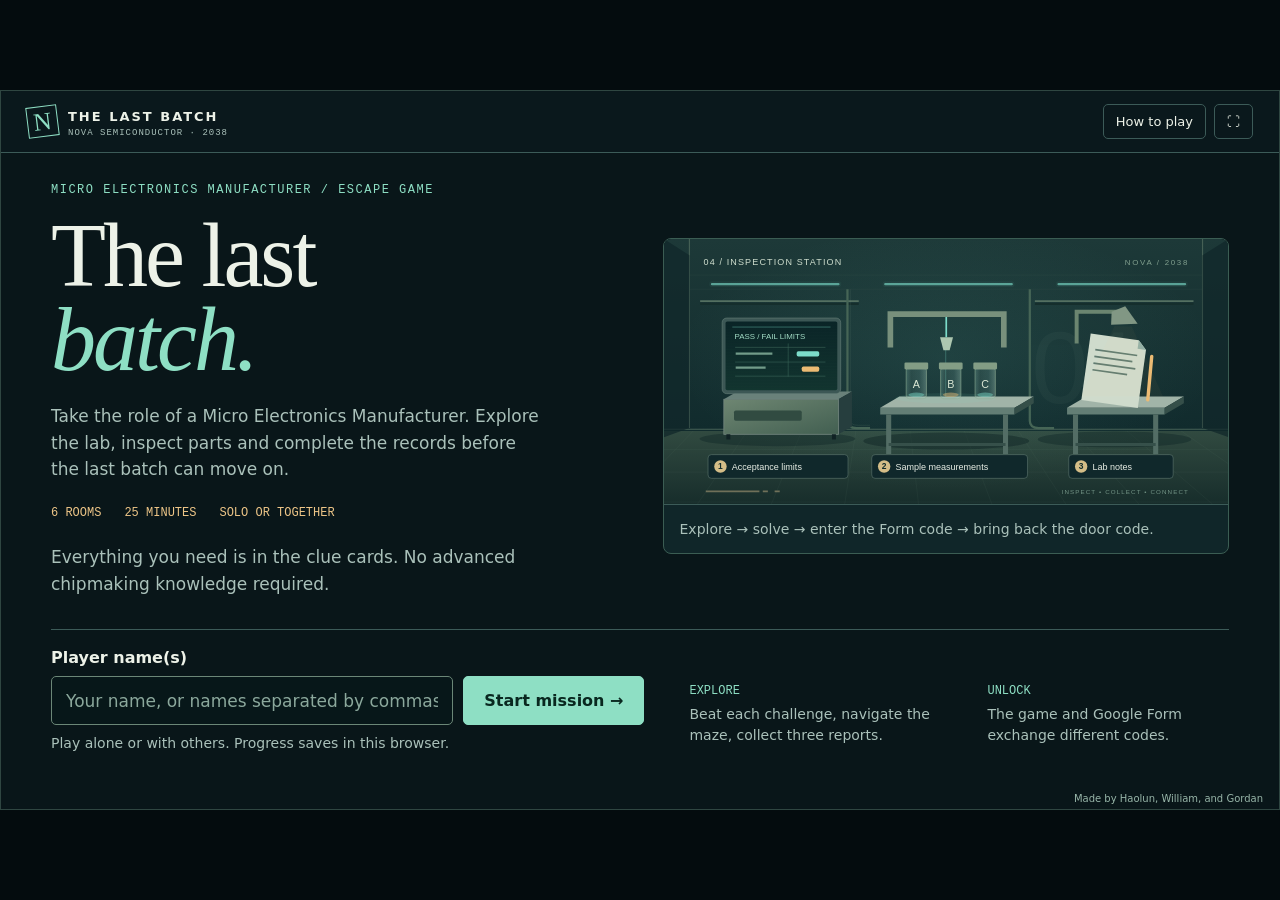
==== The-Last-Batch.html @ 85ca872b "First Commit" ====
<!doctype html>
<html lang="en"><head><meta charset="utf-8"><meta name="viewport" content="width=device-width,initial-scale=1"><meta name="theme-color" content="#0a1417"><meta name="description" content="The Last Batch: a six-room microelectronics manufacturing escape game. Explore the Micro Electronics Manufacturer role through cleanroom procedures, inspection, test records and product tracking."><title>The Last Batch · Nova Semiconductor</title><link rel="icon" type="image/svg+xml" href="data:image/svg+xml,%3Csvg xmlns='http://www.w3.org/2000/svg' viewBox='0 0 48 48'%3E%3Crect width='48' height='48' rx='9' fill='%230a1417'/%3E%3Cpath d='M12 35V13h4l16 22h4V13' fill='none' stroke='%2389ddc5' stroke-width='3'/%3E%3C/svg%3E"><style>:root{color-scheme:dark;--ui-scale:1;--bg:#091619;--panel:#12262b;--line:#3c5b58;--ink:#edf2e8;--muted:#aac1ba;--teal:#8edfc4;--gold:#edc587;--red:#ffb4a5;--mono:Consolas,'Courier New',monospace;--sans:system-ui,'Segoe UI',sans-serif}
*{box-sizing:border-box}html,body{width:100%;height:100%;margin:0;overflow:hidden;overscroll-behavior:none;background:#040c0e;color:var(--ink);font-family:var(--sans)}button,input,select{font:inherit}button{cursor:pointer;color:inherit}button:disabled{cursor:not-allowed;opacity:.45}button:hover:not(:disabled){filter:brightness(1.14)}button:focus-visible,a:focus-visible,input:focus-visible,select:focus-visible,[tabindex]:focus-visible{outline:3px solid var(--gold);outline-offset:3px}a{color:var(--teal);text-underline-offset:3px}h1,h2,h3,p{margin:0}h1,h2{font-family:Georgia,serif;font-weight:400}h3{font-size:20px}p{line-height:1.55}strong,b{font-weight:650}ul,ol{margin:12px 0;padding-left:24px}li{margin:7px 0;line-height:1.5}[hidden]{display:none!important}.muted{color:var(--muted)}.small{font-size:14px}.eyebrow{font:12px var(--mono);color:var(--teal);letter-spacing:1.5px;text-transform:uppercase}.gold{color:var(--gold)}.sr-only{position:absolute;width:1px;height:1px;overflow:hidden;clip:rect(0,0,0,0);white-space:nowrap}.skip-link{position:fixed;top:-50px}.skip-link:focus{z-index:100;top:5px;left:5px;background:var(--teal);color:#081814;padding:10px}#app{position:fixed;left:50%;top:50%;width:1280px;height:720px;transform:translate(-50%,-50%) scale(var(--ui-scale));transform-origin:center;background:var(--bg);overflow:hidden;border:1px solid #2f4641}.topbar{height:62px;padding:0 26px;display:flex;align-items:center;justify-content:space-between;gap:18px;border-bottom:1px solid var(--line);background:#0a181c}.brand{display:flex;gap:10px;align-items:center}.brand-mark{width:31px;height:31px;display:grid;place-items:center;border:1px solid var(--teal);color:var(--teal);font:25px Georgia;transform:rotate(-7deg)}.brand b{font-size:13px;letter-spacing:2px}.brand small{display:block;font:9px var(--mono);letter-spacing:1px;color:var(--muted);margin-top:3px}.top-actions{display:flex;align-items:center;gap:8px}.text-btn{font-size:13px;border:1px solid var(--line);background:transparent;border-radius:5px;padding:8px 12px;min-height:35px}.clock{font:25px var(--mono);font-variant-numeric:tabular-nums;min-width:92px;text-align:right;color:var(--teal)}.clock.low{color:var(--gold)}.clock.expired{color:var(--red)}.room-nav{display:flex;gap:7px;align-items:center}.room-nav button{border-radius:50%;border:1px solid #42605a;width:29px;height:29px;padding:0;background:#132923;font:12px var(--mono);color:var(--muted)}.room-nav button.active{background:var(--teal);color:#11352a;border-color:var(--teal)}.room-nav button.done{border-color:var(--teal);color:var(--teal)}.btn{display:inline-flex;justify-content:center;align-items:center;gap:10px;background:var(--teal);color:#09271f;border:1px solid var(--teal);border-radius:5px;padding:13px 20px;min-height:46px;font-size:16px;font-weight:650;text-decoration:none}.btn.secondary{background:transparent;color:var(--ink);border-color:#52776a}.btn.danger{background:#422623;border-color:#94645a;color:var(--red)}.btn.full{width:100%}.input,select{background:#071719;color:var(--ink);border:1px solid #6b8777;border-radius:5px;min-height:49px;width:100%;padding:11px 14px;font-size:17px}.input::placeholder{color:#8ba89c}select{padding-right:28px}.screen{height:658px;overflow:hidden}.landing{padding:30px 50px;display:grid;grid-template-columns:1fr 1fr;grid-template-rows:1fr auto;gap:20px 45px}.landing h1{font-size:90px;line-height:.93;letter-spacing:-3px;margin:17px 0 22px}.landing h1 em{color:var(--teal)}.landing-copy>p{font-size:17px;color:var(--muted);max-width:490px}.mission-tags{display:flex;gap:23px;font:12px var(--mono);color:var(--gold);margin:24px 0}.hero-art{align-self:center;border:1px solid #3b5d53;border-radius:8px;overflow:hidden;background:#102629}.hero-art svg{width:100%;height:auto;display:block;pointer-events:none}.hero-caption{padding:16px;font-size:14px;color:var(--muted);border-top:1px solid var(--line)}.landing-bottom{grid-column:1/-1;border-top:1px solid var(--line);padding-top:18px;display:grid;grid-template-columns:1.1fr 1fr;gap:45px}.signup label{display:block;font-size:16px;font-weight:600;margin-bottom:9px}.input-row{display:flex;gap:10px}.input-row input{flex:1;min-width:0}.input-row .btn{flex:none}.signup .small{margin-top:7px}.form-note{font-size:14px;color:var(--muted);margin-top:8px;min-height:20px}.inline-error{color:var(--red);font-size:14px;min-height:20px;margin-top:6px}.instructions-strip{display:flex;gap:20px;align-items:center;font-size:14px;color:var(--muted);line-height:1.5}.instructions-strip b{display:block;color:var(--teal);font:12px var(--mono);margin-bottom:6px}.resume-card{border:1px solid #54816d;padding:20px;background:#183328;border-radius:7px}.resume-card p{margin:8px 0 15px;font-size:15px;color:var(--muted)}.resume-card .btn{font-size:14px}.floor-screen{padding:14px 28px 18px;display:grid;grid-template-rows:36px 1fr 62px 20px;gap:10px}.room-heading{display:flex;align-items:center;justify-content:space-between;gap:15px}.room-heading h1{font-size:28px}.room-heading .eyebrow{font-size:11px}.room-heading p{font-size:14px;color:var(--muted)}.map-frame{min-height:0;border:1px solid #35564d;border-radius:6px;display:grid;place-items:center;background:radial-gradient(ellipse at center,#17362f,#091719);overflow:hidden}.map-frame canvas{width:1000px;height:460px;max-width:none;display:block;cursor:crosshair;touch-action:none}.floor-actions{display:grid;grid-template-columns:repeat(3,1fr) 1.3fr;gap:12px}.record-btn{background:#142b2c;border:1px solid #3c6158;border-radius:5px;text-align:left;padding:10px 14px;font-size:15px;line-height:1.3;display:flex;gap:12px;align-items:center}.record-btn .number{font:16px var(--mono);color:var(--gold);width:23px;flex:none}.record-btn.seen{border-color:#74aa90;background:#163129}.record-btn.seen .number{color:var(--teal)}.floor-controls{display:flex;justify-content:space-between;align-items:center;font-size:12px;color:var(--muted)}#rover-status{max-width:760px;white-space:nowrap;overflow:hidden;text-overflow:ellipsis}.puzzle-screen{padding:20px 30px;display:grid;grid-template-rows:54px 1fr 64px;gap:14px}.puzzle-heading{display:flex;align-items:center;justify-content:space-between;gap:30px}.puzzle-heading h1{font-size:32px;margin-top:6px}.puzzle-layout{min-height:0;display:grid;grid-template-columns:260px 1fr;gap:20px}.clue-panel{border:1px solid var(--line);border-radius:7px;background:#0e2226;padding:18px;display:flex;flex-direction:column;gap:12px}.clue-panel h3{font-size:16px}.clue-panel .record-btn{font-size:14px;min-height:56px}.clue-panel .hint-text{color:var(--gold);font-size:15px;line-height:1.5}.clue-panel .hint-btn{margin-top:auto}.puzzle-main{border:1px solid var(--line);border-radius:7px;background:#11282b;padding:24px;min-height:0;display:flex;flex-direction:column;justify-content:center;gap:20px}.question{font-size:18px;line-height:1.45;color:#d3e3d9;flex:none}.puzzle-content{min-height:0}.puzzle-footer{display:grid;grid-template-columns:1fr auto;align-items:center;gap:25px}.puzzle-footer .btn{min-width:240px}.feedback{font-size:15px;line-height:1.45;color:var(--muted)}.feedback.error{color:var(--red)}.feedback.good{color:var(--teal)}.match-grid{display:grid;grid-template-columns:repeat(3,1fr);gap:15px}.match-item{background:#0b1b1f;border:1px solid #3b5b50;border-radius:6px;padding:20px 15px}.match-icon{font:42px var(--mono);color:var(--teal);height:57px}.match-item label{font-size:18px;font-weight:600;display:block;margin:15px 0}.match-item select{font-size:15px}.camera-grid{display:grid;grid-template-columns:repeat(3,1fr);gap:11px}.camera-cell{border:2px solid #3b5853;background:#0a1d20;border-radius:5px;overflow:hidden;padding:0;text-align:left}.camera-cell svg{width:100%;height:82px;display:block;background:#142c2d}.camera-cell .camera-caption{padding:9px 11px;font-size:14px;line-height:1.35}.camera-cell strong{display:block;font-size:15px}.camera-cell span{display:block;color:var(--muted);font-size:12px;margin-top:4px}.camera-cell.selected{border-color:var(--gold);background:#332c20}.process-layout{display:grid;grid-template-columns:1fr 1fr;gap:22px}.process-bank{display:flex;flex-direction:column;gap:9px}.process-card{background:#173b34;color:var(--ink);border:1px solid #547a66;border-radius:5px;font-size:17px;text-align:left;padding:14px;min-height:52px}.process-order{border:1px dashed #789780;border-radius:6px;padding:16px}.process-order ol{font-size:16px;padding-left:23px;min-height:168px;margin:8px 0}.process-order li{padding-left:6px;margin:11px 0}.minor-actions{display:flex;gap:8px}.sample-grid{display:grid;grid-template-columns:repeat(3,1fr);gap:14px}.sample-card{padding:17px;border:1px solid #4f7465;border-radius:5px;background:#0b2124}.sample-card h3{font:23px Georgia;color:var(--teal)}.sample-card p{font-size:17px;margin:12px 0}.sample-card svg{width:100%;height:96px;display:block}.sample-card select{font-size:16px}.simple-form{display:flex;flex-direction:column;gap:18px;max-width:650px;width:100%;margin:auto}.simple-form label{display:block;font-size:17px;margin-bottom:9px}.simple-form input{max-width:270px}.simple-form .math-line{font:25px var(--mono);color:var(--gold);margin:3px 0 10px}.gate-screen{padding:30px 52px;display:grid;grid-template-rows:54px 1fr;gap:24px}.gate-heading h1{font-size:38px}.gate-layout{display:grid;grid-template-columns:1fr 1fr;gap:26px;min-height:0}.gate-card{padding:28px;border:1px solid var(--line);background:#11282b;border-radius:8px;display:flex;flex-direction:column;gap:18px}.step-label{display:flex;align-items:center;gap:13px;font-size:19px}.step-label span{border:1px solid var(--teal);width:31px;height:31px;border-radius:50%;display:grid;place-items:center;color:var(--teal);font:16px var(--mono)}.gate-card p{font-size:17px;color:var(--muted)}.room-code{font:34px var(--mono);color:var(--teal);letter-spacing:2px;border:1px dashed #85aa91;border-radius:5px;padding:21px;text-align:center;user-select:all;background:#071a1b}.gate-actions{display:flex;gap:10px}.gate-actions .btn{flex:1;font-size:14px;padding:11px 15px}.gate-card .gate-help{margin-top:auto;padding-top:15px;border-top:1px solid var(--line);font-size:14px}.gate-form label{display:block;margin-bottom:10px;font-size:16px}.gate-form input{text-transform:uppercase;font:23px var(--mono);letter-spacing:2px}.gate-form .btn{margin-top:15px;width:100%}.ending{padding:32px 60px;display:grid;grid-template-columns:1fr 1fr;gap:30px;align-items:center}.ending h1{font-size:69px;line-height:1;margin:16px 0 25px;letter-spacing:-2px}.ending>div>p{font-size:18px;color:var(--muted)}.dispatch-card{padding:28px;border:1px solid #66987d;border-radius:7px;background:#153129}.dispatch-card h2{font-size:35px;margin:12px 0 24px}.dispatch-row{display:flex;justify-content:space-between;gap:22px;padding:16px 0;border-top:1px solid #3c6553;font-size:17px}.dispatch-row span{color:var(--muted)}.end-stats{display:flex;gap:28px;margin:26px 0}.end-stats strong{display:block;font:30px var(--mono);color:var(--teal)}.end-stats span{font-size:14px;color:var(--muted)}.end-actions{display:flex;gap:10px;margin-top:24px}.end-actions .btn{font-size:15px}
dialog{position:fixed;left:50%;top:50%;transform:translate(-50%,-50%) scale(var(--ui-scale));transform-origin:center;width:760px;height:530px;max-width:none;max-height:none;margin:0;padding:0;background:#14292e;color:var(--ink);border:1px solid #7eaa8c;border-radius:9px;overflow:hidden;box-shadow:0 15px 100px #000b}dialog::backdrop{background:#010c10d9}.modal-inner{height:100%;display:grid;grid-template-rows:84px 1fr 74px}.modal-head{padding:19px 25px;border-bottom:1px solid var(--line);display:flex;justify-content:space-between;align-items:center;gap:25px}.modal-head h2{font-size:28px;margin-top:5px}.modal-close{background:transparent;border:1px solid #668879;width:35px;height:35px;flex:none;border-radius:50%;font-size:22px}.modal-body{padding:24px 28px;font-size:18px;line-height:1.6;min-height:0;overflow:hidden}.modal-body p{margin-bottom:18px}.modal-body p:last-child{margin:0}.modal-footer{padding:13px 25px;border-top:1px solid var(--line);display:flex;align-items:center;justify-content:space-between;gap:15px}.modal-footer .btn{font-size:14px;min-height:43px;padding:10px 16px}.modal-body .mini-table{font-size:18px;margin-bottom:16px}.mini-table>div{display:flex;justify-content:space-between;gap:20px;padding:12px 0;border-bottom:1px solid var(--line)}.mini-table span{color:var(--muted)}.notebook-tabs{display:flex;gap:8px;margin-bottom:17px}.notebook-tabs button{border:1px solid var(--line);background:#092024;border-radius:4px;padding:7px 15px;font:14px var(--mono)}.notebook-tabs button.active{background:#38644d;border-color:var(--teal)}.notebook-records{display:flex;gap:10px;margin:16px 0}.notebook-records .record-btn{flex:1;min-width:0;font-size:14px;padding:13px}.notebook-finding{font-size:16px;color:var(--muted);margin:13px 0}.notebook-code{font:18px var(--mono);color:var(--teal)}.source-list{display:grid;gap:12px}.source-list a{font-size:17px}.source-list small{display:block;color:var(--muted);font-size:13px}.menu-grid{display:grid;grid-template-columns:1fr 1fr;gap:15px}.menu-grid button{min-height:64px;font-size:17px}.toast{position:fixed;left:50%;bottom:4%;transform:translateX(-50%);z-index:100;background:#d5ecdd;color:#0e3228;padding:13px 20px;border-radius:6px;font-size:14px;box-shadow:0 8px 30px #0006;max-width:90vw}.storage-warning{position:fixed;top:0;left:0;right:0;z-index:100;background:#4d3420;color:#ffe0b0;text-align:center;font-size:13px;padding:6px}.receipt-success{font-size:16px;color:var(--teal);padding:10px 0}.form-link{color:var(--teal)}
@media(prefers-reduced-motion:reduce){*{animation:none!important;transition:none!important;scroll-behavior:auto!important}}

.creator-credit{position:absolute;right:16px;bottom:4px;z-index:2;font:10px var(--sans);line-height:12px;color:#98b6a9;pointer-events:none}.report-status{cursor:default}.report-status small{display:block;font-size:11px;font-weight:400;color:var(--muted);margin-top:3px}

#signal-game{display:block;width:100%;height:auto;max-height:230px;outline-offset:2px}.final-brief{display:flex;align-items:center;gap:24px;padding:12px 22px;background:#172d32;border:1px solid #647c75;border-radius:6px;font-size:15px}.final-brief strong{color:var(--teal);white-space:nowrap}
</style></head><body>
<a class="skip-link" href="#main">Skip to mission</a><div id="storage-warning" class="storage-warning" hidden>Progress cannot be saved in this browser. Keep this tab open until you finish.</div><div id="app"></div>
<dialog id="modal" aria-labelledby="modal-title"></dialog><div id="toast" class="toast" role="status" hidden></div><div id="announcer" class="sr-only" role="status" aria-live="polite"></div>
<noscript><p style="padding:30px">This game needs JavaScript enabled. Open this HTML file in a current web browser.</p></noscript>
<script>/* Inline environment art. Hotspot interactions are owned by the host game. */
window.renderLabScene = function renderLabScene(roomIndex, inspectedIds) {
  const room = Math.max(0, Math.min(5, Number(roomIndex) || 0));
  const inspected = new Set((inspectedIds || []).map(Number));
  const titles = ['Staff terminal', 'Cleanroom entrance', 'Materials archive', 'Inspection station', 'Project records', 'Dispatch terminal'];
  const labels = [
    ['Shift briefing', 'Training record', 'Work orders'],
    ['Gowning protocol', 'Airlock camera', 'Contamination alert'],
    ['Process diagram', 'Quartz equipment', 'Silicon wafer'],
    ['Acceptance limits', 'Sample measurements', 'Lab notes'],
    ['Test report', 'Defect record', 'Results summary'],
    ['Batch tracking log', 'Next station', 'Final checklist']
  ][room];
  const id = `nova-scene-${room}`;
  const text = (x, y, value, size = 16, color = '#b3c6c2', extra = '') => `<text x="${x}" y="${y}" font-size="${size}" fill="${color}" ${extra}>${value}</text>`;
  const bolt = (x, y) => `<circle cx="${x}" cy="${y}" r="3" fill="#5b7370"/><path d="M${x-1.5} ${y+1.5}l3-3" stroke="#203a3b"/>`;
  const screen = (x, y, w, h, inner = '', amber = false) => `<rect x="${x-6}" y="${y-6}" width="${w+12}" height="${h+12}" rx="8" fill="#3c5755" stroke="#69827b"/><rect x="${x}" y="${y}" width="${w}" height="${h}" rx="3" fill="url(#${id}-screen)"/><path d="M${x+12} ${y+10}h${w-24}" stroke="${amber ? '#ebba73' : '#7cdcca'}" opacity=".65"/>${inner}<rect x="${x}" y="${y}" width="${w}" height="${h}" rx="3" fill="url(#${id}-scan)" pointer-events="none"/>`;
  const cabinet = (x, y, w, h, content = '') => `<path d="M${x} ${y}l24-14h${w}l-24 14Z" fill="#69817a"/><path d="M${x+w} ${y}l24-14v${h}l-24 14Z" fill="#263e3e"/><rect x="${x}" y="${y}" width="${w}" height="${h}" fill="url(#${id}-metal)" stroke="#71847c" stroke-width="1.5"/><path d="M${x+8} ${y+h}v9m${w-16}-9v9" stroke="#102224" stroke-width="7"/>${content}`;
  const table = (x, y, w) => `<path d="M${x} ${y}l34-20h${w}l-34 20Z" fill="#a1b4a8"/><path d="M${x} ${y}h${w}v12H${x}Z" fill="#637e75"/><path d="M${x+w} ${y}l34-20v12l-34 20Z" fill="#354f49"/><path d="M${x+15} ${y+12}v70m${w-31}-70v70" stroke="#536d65" stroke-width="9"/><path d="M${x+15} ${y+65}h${w-31}" stroke="#36504a" stroke-width="5"/>`;
  const paper = (x,y,w=86,h=112,stamp=false) => `<path d="M${x} ${y}h${w-15}l15 15v${h-15}H${x}Z" fill="#cfdbcc"/><path d="M${x+w-15} ${y}v15h15" fill="#93b0a6"/><path d="M${x+12} ${y+27}h${w-26}m-${w-26} 12h${w-33}m-${w-33} 12h${w-26}m-${w-26} 12h${w-39}" fill="none" stroke="#607b70" stroke-width="3"/>${stamp ? `<g transform="rotate(-12 ${x+w/2} ${y+h-25})"><rect x="${x+9}" y="${y+h-39}" width="${w-18}" height="23" fill="none" stroke="#987457" stroke-width="2"/>${text(x+w/2,y+h-23,'REVIEW',10,'#806248','text-anchor="middle" letter-spacing="1"')}</g>`:''}`;
  const light = (x,y,w=70) => `<rect x="${x}" y="${y}" width="${w}" height="4" rx="2" fill="#7cdcca"/><rect x="${x-3}" y="${y-3}" width="${w+6}" height="10" rx="5" fill="#7cdcca" opacity=".08"/>`;
  const label = (i,x,y,w) => `<g class="inspection-label"><rect x="${x}" y="${y}" width="${w}" height="42" rx="6" fill="#10282b" stroke="${inspected.has(i)?'#7cdcca':'#637c73'}"/><circle cx="${x+22}" cy="${y+21}" r="11" fill="${inspected.has(i)?'#7cdcca':'#d4bd87'}"/>${inspected.has(i)?`<path d="M${x+17} ${y+21}l3 3 7-7" stroke="#122c2b" fill="none" stroke-width="2.5" stroke-linecap="round"/>`:text(x+22,y+26,i+1,15,'#122c2b','text-anchor="middle" font-weight="700"')}${text(x+42,y+27,labels[i],16,inspected.has(i)?'#b8f0df':'#e8eee5','font-weight="500"')}</g>`;
  const hotspot = (i, art, x, y, w) => `<g class="hotspot${inspected.has(i)?' is-inspected':''}" role="button" tabindex="0" data-inspect="${i}" aria-label="Inspect ${labels[i]}${inspected.has(i)?', already inspected':''}"><title>Inspect ${labels[i]}</title>${art}${label(i,x,y,w)}</g>`;
  let art = '';
  if (room === 0) {
    art += hotspot(0,
      `<path d="M118 323v-141h24" fill="none" stroke="#37544f" stroke-width="8"/>`+
      screen(100,145,223,137,text(120,181,'SHIFT 06 / BRIEFING',14,'#7cdcca','letter-spacing="1"')+`<path d="M122 206h154m-154 14h122m-122 14h142" stroke="#557c70" stroke-width="5"/><rect x="121" y="250" width="89" height="11" fill="#ebba73" opacity=".65"/>`)+
      cabinet(100,302,214,44,`<path d="M117 318h161m-161 12h80" stroke="#29473f" stroke-width="5"/>`),84,379,220);
    art += hotspot(1,
      cabinet(432,145,154,207,`<rect x="449" y="168" width="120" height="157" rx="3" fill="#1b3535" stroke="#719587"/>${text(509,193,'PERSONNEL',13,'#96b7a9','text-anchor="middle" letter-spacing="2"')}<rect x="468" y="210" width="83" height="85" rx="4" fill="#b4c6b5"/><circle cx="509" cy="236" r="12" fill="#536f64"/><path d="M486 269q0-21 23-21t23 21" fill="#536f64"/><path d="M487 280h44" stroke="#536f64" stroke-width="3"/>${light(481,310,56)}${bolt(442,155)}${bolt(576,155)}`),403,379,215);
    art += hotspot(2,
      table(695,294,206)+paper(721,178,77,112)+paper(804,202,70,91)+`<path d="M711 182v-20h165v122" fill="none" stroke="#37564f" stroke-width="5"/><circle cx="728" cy="169" r="4" fill="#ebba73"/><path d="M696 277h183" stroke="#29413c" stroke-width="5"/>`,713,379,191);
  } else if (room === 1) {
    art += hotspot(0,
      cabinet(102,118,180,235,`<rect x="118" y="133" width="148" height="204" fill="#183234"/><path d="M137 150h109" stroke="#9cb6a8" stroke-width="4"/><path d="M185 144v11l-40 19m40-19 39 19" fill="none" stroke="#718f80" stroke-width="3"/><path d="M174 166q10-6 21 0l32 22 11 66-19 5-12-46v50l14 54-26 1-12-49-12 49-24-1 14-54v-50l-12 46-18-5 10-66Z" fill="#adbbb2" stroke="#d4dfd3" stroke-width="2"/><path d="M179 176h8v77" stroke="#7c9587" stroke-width="2"/><path d="M172 167l10 14 12-14" fill="none" stroke="#698674" stroke-width="3"/>`),84,383,226);
    art += hotspot(1,
      `<path d="M402 353V114h196v239" fill="#38534e" stroke="#6e8d7c" stroke-width="2"/><path d="M418 353V132h164v221" fill="#0b2023"/><path d="M432 342V145h67v197m6 0V145h62v197" fill="#294643" stroke="#547163"/><path d="M447 169h37v117h-37Zm73 0h31v117h-31Z" fill="url(#${id}-glass)" stroke="#7da38e"/><path d="M453 172l27 30m-27 38 27 30m45-96 21 23" stroke="#c0e6d2" opacity=".13" stroke-width="8"/><path d="M490 243v38m25-38v38" stroke="#99b6a5" stroke-width="4"/>${light(450,122,103)}<g transform="translate(570 94)"><rect width="39" height="21" rx="4" fill="#b6c6b6"/><path d="M39 7l11-5v17l-11-5" fill="#4c685d"/><circle cx="18" cy="11" r="6" fill="#182e2e"/></g>`,399,383,205);
    art += hotspot(2,
      cabinet(727,254,138,98,`<path d="M743 287h106m-106 13h106m-106 13h106" stroke="#28423c" stroke-width="5"/>`)+screen(717,170,157,74,`<path d="M731 215h24l11-23 11 37 11-27 11 13h59" fill="none" stroke="#ebba73" stroke-width="2.5"/>`)+`<path d="M795 163v-29" stroke="#435f54" stroke-width="7"/><circle cx="795" cy="126" r="11" fill="#ebba73"/><circle cx="795" cy="126" r="19" fill="#ebba73" opacity=".08"/>`,669,383,270);
  } else if (room === 2) {
    art += hotspot(0,
      screen(88,146,233,173,`${text(106,178,'FROM SAND TO CIRCUITS',13,'#96cdbc','letter-spacing=".5"')}<g stroke="#7cdcca" fill="none" stroke-width="2"><rect x="108" y="197" width="40" height="42" rx="3"/><path d="M117 228l11-19 12 19Z"/><path d="M155 218h16m-5-5 5 5-5 5"/><circle cx="195" cy="219" r="20"/><path d="M187 210h16v17h-16Zm-5 31h27"/><path d="M222 218h17m-5-5 5 5-5 5"/><rect x="249" y="198" width="44" height="41" rx="3"/><path d="M258 204h26v28h-26Zm-4 51h30"/></g><path d="M108 276h174m-174 13h123" stroke="#4d7568" stroke-width="4"/>`)+`<path d="M199 325v31m-49 0h98" stroke="#405e53" stroke-width="8"/>`,89,382,227);
    art += hotspot(1,
      table(390,302,228)+`<path d="M436 296l-12-63m149 63 12-63" stroke="#6b8976" stroke-width="8"/><ellipse cx="507" cy="216" rx="76" ry="27" fill="#52786c" opacity=".35"/><path d="M431 172v96c0 35 152 35 152 0v-96" fill="url(#${id}-glass)" stroke="#a4c9b1" stroke-width="2"/><ellipse cx="507" cy="172" rx="76" ry="27" fill="#668e80" fill-opacity=".22" stroke="#b8d8c1" stroke-width="2"/><ellipse cx="507" cy="172" rx="63" ry="19" fill="#172f2f" fill-opacity=".6" stroke="#83b6a2"/><path d="M444 176v83q0 23 48 25m69-108v76" fill="none" stroke="#d2eee0" opacity=".3" stroke-width="4"/>${text(508,229,'SiO₂',31,'#cce6d7','text-anchor="middle" font-weight="300"')}`,395,382,228);
    art += hotspot(2,
      cabinet(731,285,150,62,`<path d="M743 314h124" stroke="#314b40" stroke-width="6"/>`)+`<path d="M781 288l-21-29m62 29 15-29" stroke="#718c7a" stroke-width="8"/><ellipse cx="801" cy="216" rx="77" ry="84" fill="#33464a" stroke="#a4bfa8" stroke-width="4"/><ellipse cx="801" cy="216" rx="70" ry="77" fill="url(#${id}-wafer)"/><g clip-path="url(#${id}-waferClip)" stroke="#86acbd" stroke-width="1" opacity=".55">${Array.from({length:11},(_,i)=>`<path d="M${734+i*14} 135v160M729 ${146+i*14}h145"/>`).join('')}</g><path d="M786 296h28" stroke="#12282b" stroke-width="6"/><path d="M747 173q19-30 53-31" stroke="#cfdfcc" stroke-width="3" fill="none" opacity=".6"/>`,703,382,206);
  } else if (room === 3) {
    art += hotspot(0,
      cabinet(106,284,203,62,`<rect x="124" y="304" width="120" height="18" rx="3" fill="#314b41"/>`)+screen(109,146,198,122,`${text(125,177,'PASS / FAIL LIMITS',14,'#a3dcc6')}<path d="M126 192h160m-160 26h160m-160 25h160M220 185v59" stroke="#3c6659"/><rect x="235" y="199" width="40" height="9" rx="3" fill="#7cdcca"/><rect x="244" y="226" width="31" height="9" rx="3" fill="#ebba73"/><path d="M127 203h65m-65 25h53" stroke="#729b89" stroke-width="4"/>`),78,382,248);
    art += hotspot(1,
      table(383,299,238)+`<path d="M401 192v-59h201v59" fill="none" stroke="#78907c" stroke-width="10"/><path d="M500 138v36" stroke="#7cdcca" stroke-width="3"/><path d="M489 174h23l-6 23h-11Z" fill="#adc7b0"/><path d="M499 196v83" stroke="#7cdcca" opacity=".25" stroke-width="2"/><ellipse cx="499" cy="282" rx="89" ry="9" fill="#7cdcca" opacity=".08"/>`+[429,490,551].map((x,i)=>`<rect x="${x}" y="227" width="36" height="56" rx="6" fill="url(#${id}-glass)" stroke="#8fae94"/><rect x="${x-3}" y="219" width="42" height="12" rx="2" fill="#839d85"/>${text(x+18,264,['A','B','C'][i],19,'#dbe7d4','text-anchor="middle"')}<ellipse cx="${x+18}" cy="276" rx="14" ry="4" fill="${i===1?'#ebba73':'#7cdcca'}" opacity=".45"/>`).join(''),368,382,276);
    art += hotspot(2,
      table(714,299,173)+`<g transform="rotate(8 804 242)">${paper(746,175,101,119)}</g><path d="M864 208l-7 77" stroke="#ebba73" stroke-width="6" stroke-linecap="round"/><path d="M731 185v-56h76" fill="none" stroke="#6b8570" stroke-width="7"/><path d="M793 129l24-10 22 31-47 2Z" fill="#819784"/><path d="M798 154l-60 125h146l-55-124" fill="#ebba73" opacity=".035"/>`,717,382,185);
  } else if (room === 4) {
    art += hotspot(0,
      cabinet(112,271,183,79,`<rect x="130" y="291" width="147" height="30" rx="3" fill="#29463d"/><path d="M148 306h65" stroke="#56735f" stroke-width="5"/>`)+screen(109,142,186,113,`${text(126,173,'SECOND SOURCE',14,'#d9b580','letter-spacing="1"')}<path d="M127 192h148m-148 14h104m-104 14h128" stroke="#6f7160" stroke-width="4"/><rect x="127" y="232" width="65" height="7" fill="#ebba73"/>`,true),79,382,247);
    art += hotspot(1,
      table(395,301,220)+cabinet(420,217,161,69,`<path d="M439 229h123v24H439Z" fill="#203c33"/><circle cx="568" cy="269" r="4" fill="#7cdcca"/>`)+paper(446,149,105,91)+`<path d="M444 254h107l14 41H431Z" fill="#d0d9c5"/><path d="M449 269h94m-97 10h77" stroke="#718c73" stroke-width="2"/>`,386,382,238);
    art += hotspot(2,
      cabinet(732,136,143,215,`${[153,214,275].map((y,i)=>`<rect x="745" y="${y}" width="117" height="54" fill="#526d57" stroke="#8ba184"/><rect x="780" y="${y+10}" width="47" height="16" fill="#adb99a"/><path d="M786 ${y+36}h35" stroke="#263f32" stroke-width="5"/>${i===2?`<circle cx="848" cy="${y+36}" r="4" fill="#7cdcca"/>`:''}`).join('')}`)+`<path d="M781 136l4-40h82l-8 40" fill="#b6c4a7" stroke="#6d8b71"/><path d="M798 108h48m-50 10h37" stroke="#60816a" stroke-width="3"/>`,696,382,230);
  } else {
    art += hotspot(0,
      `<path d="M103 354l20-15h184l-20 15Z" fill="#5d7159"/><path d="M103 354h184v12H103Z" fill="#2f4938"/><path d="M287 354l20-15v12l-20 15Z" fill="#243c30"/>`+cabinet(119,237,147,100,`<path d="M145 237v100m90-100v100" stroke="#d0b276" stroke-width="8"/><rect x="157" y="255" width="66" height="48" fill="#c0c8aa"/>${text(190,277,'NOVA',12,'#395345','text-anchor="middle" font-weight="700"')}<path d="M168 288h44" stroke="#65816b" stroke-width="3"/>`)+`<g transform="rotate(-9 211 213)">${paper(173,133,88,115)}</g>`,79,387,243);
    art += hotspot(1,
      screen(369,132,276,181,`<g stroke="#385d4f" fill="none"><path d="M390 159h230m-230 32h230m-230 32h230m-230 32h230m-230 32h230M410 151v146m40-146v146m40-146v146m40-146v146m40-146v146m40-146v146"/></g><path d="M408 279l47-41h75l46-47h39" fill="none" stroke="#7cdcca" stroke-width="4" stroke-linejoin="round"/><path d="M408 279l14-95h68l52 96h61" fill="none" stroke="#71856c" stroke-width="2" stroke-dasharray="5 5"/><circle cx="408" cy="279" r="7" fill="#e8eee5"/><circle cx="575" cy="191" r="9" fill="#ebba73"/><circle cx="615" cy="191" r="5" fill="#7cdcca"/>${text(393,173,'TRANSPORT GRID',13,'#b7c7af','letter-spacing="1"')}`)+`<path d="M506 320v38m-59 0h118" stroke="#45634f" stroke-width="8"/>`,400,387,207);
    art += hotspot(2,
      cabinet(732,233,145,119,`<rect x="745" y="252" width="118" height="28" fill="#18392e"/><path d="M756 266h96" stroke="#7cdcca" stroke-width="3"/><path d="M750 300h111m-111 12h111m-111 12h111" stroke="#2d4b38" stroke-width="5"/>`)+`<path d="M724 244v-94h171v94" fill="none" stroke="#68886d" stroke-width="15"/><path d="M731 158h157" stroke="#7cdcca" stroke-width="3"/><path d="M753 177v64m19-64v64m19-64v64m19-64v64m19-64v64m19-64v64m19-64v64" stroke="#7cdcca" stroke-width="1" opacity=".11"/>${paper(773,177,60,64)}<circle cx="895" cy="180" r="7" fill="#ebba73"/>`,670,387,272);
  }
  return `<svg xmlns="http://www.w3.org/2000/svg" viewBox="0 0 1000 470" class="lab-scene" role="group" aria-label="Room ${room+1}: ${titles[room]}. Inspect three pieces of equipment."><defs>
    <linearGradient id="${id}-wall" x2="0" y2="1"><stop stop-color="#1d3938"/><stop offset="1" stop-color="#112b2d"/></linearGradient>
    <linearGradient id="${id}-floor" x2="0" y2="1"><stop stop-color="#314a40"/><stop offset="1" stop-color="#172d2b"/></linearGradient>
    <linearGradient id="${id}-metal" x2="1" y2="1"><stop stop-color="#6e8672"/><stop offset="1" stop-color="#425f51"/></linearGradient>
    <linearGradient id="${id}-screen" x2="0" y2="1"><stop stop-color="#0a2427"/><stop offset="1" stop-color="#12342f"/></linearGradient>
    <linearGradient id="${id}-glass" x2="1" y2="0"><stop stop-color="#9cd8c5" stop-opacity=".25"/><stop offset=".25" stop-color="#c1e9d6" stop-opacity=".08"/><stop offset=".65" stop-color="#97c6bd" stop-opacity=".15"/><stop offset="1" stop-color="#bce3d0" stop-opacity=".32"/></linearGradient>
    <linearGradient id="${id}-wafer" x1="0" y1="0" x2="1" y2="1"><stop stop-color="#60738b"/><stop offset=".4" stop-color="#445f72"/><stop offset=".6" stop-color="#466778"/><stop offset=".82" stop-color="#8c8a79"/><stop offset="1" stop-color="#3e6471"/></linearGradient>
    <radialGradient id="${id}-ambient"><stop stop-color="#7cdcca" stop-opacity=".1"/><stop offset="1" stop-color="#7cdcca" stop-opacity="0"/></radialGradient>
    <pattern id="${id}-scan" width="5" height="5" patternUnits="userSpaceOnUse"><path d="M0 0h5" stroke="#a1e6c8" stroke-opacity=".025"/></pattern>
    <clipPath id="${id}-waferClip"><ellipse cx="801" cy="216" rx="69" ry="76"/></clipPath>
    <filter id="${id}-glow"><feDropShadow dx="0" dy="0" stdDeviation="3" flood-color="#7cdcca" flood-opacity=".28"/></filter>
  </defs><style>
    .lab-scene{display:block;width:100%;height:auto;font-family:Inter,Segoe UI,Arial,sans-serif}.lab-scene .hotspot{cursor:pointer;outline:none}.lab-scene .hotspot .inspection-label rect{transition:stroke .2s,fill .2s}.lab-scene .hotspot:hover .inspection-label rect,.lab-scene .hotspot:focus .inspection-label rect{stroke:#c0f3df;stroke-width:2;fill:#254b43}.lab-scene .hotspot:hover,.lab-scene .hotspot:focus{filter:url(#${id}-glow)}.lab-scene .hotspot:focus-visible .inspection-label rect{stroke:#f6d894;stroke-width:3}
  </style><rect width="1000" height="470" fill="#0b171a"/><path d="M0 0h1000v340H0Z" fill="url(#${id}-wall)"/><path d="M0 340h1000v130H0Z" fill="url(#${id}-floor)"/><ellipse cx="500" cy="210" rx="480" ry="235" fill="url(#${id}-ambient)"/>
  <path d="M0 337h1000M45 0v335M954 0v335" stroke="#466055" stroke-width="2"/><path d="M0 0l45 29v306L0 351m1000-351-46 29v306l46 16" fill="#10272a" opacity=".75"/><path d="M45 64h909M45 89h909" stroke="#3c574d" opacity=".35"/>
  <g stroke="#759381" stroke-width="1" opacity=".12"><path d="M0 373h1000M0 413h1000M0 466h1000M52 340-73 470m221-130L59 470m185-130-54 130m150-130-20 130m116-130 15 130m81-130 49 130m47-130 84 130m12-130 118 130m-22-130 152 130m-56-130 187 130"/></g>
  <path d="M64 110h281m312 0h281" stroke="#547061" stroke-width="3"/><path d="M64 115h281m312 0h281" stroke="#152e2c" stroke-width="4"/>
  <path d="M325 89v233q0 13 16 13h24m283-246v233q0 13 16 13h27" fill="none" stroke="#466556" stroke-width="4"/><path d="M330 89v232q0 9 14 9h21" fill="none" stroke="#789480" opacity=".25" stroke-width="1"/>
  ${text(70,46,`0${room+1} / ${titles[room].toUpperCase()}`,16,'#ceddcd','letter-spacing="2" font-weight="500"')}${text(930,46,'NOVA  /  2038',14,'#809f8e','text-anchor="end" letter-spacing="3"')}
  ${text(651,290,`0${room+1}`,181,'#c0dfc0','opacity=".035" font-weight="300" letter-spacing="-16"')}
  <g opacity=".65">${light(83,78,228)}${light(390,78,228)}${light(697,78,228)}</g>
  <ellipse cx="201" cy="354" rx="138" ry="13" fill="#081d20" opacity=".35"/><ellipse cx="500" cy="358" rx="147" ry="15" fill="#081d20" opacity=".4"/><ellipse cx="798" cy="355" rx="136" ry="14" fill="#081d20" opacity=".35"/>
  ${art}<path d="M74 447h95m6 0h9m12 0h9" stroke="#9d9270" stroke-width="3" opacity=".65"/>${text(930,451,'INSPECT • COLLECT • CONNECT',11,'#739486','text-anchor="end" letter-spacing="2"')}</svg>`;
};

(function(){
 'use strict';
 const W=1000,H=460,T=40,OY=10,R=11,MAZE_SPEED=125,ARENA_SPEED=190;
 const positions={};let stopCurrent=()=>{},active=null;
 const themes=[
  {name:'ACCESS SENTINEL',accent:'#99ddc1',seed:144},
  {name:'CLEANROOM GUARDIAN',accent:'#a5d9ee',seed:261},
  {name:'WAFER WARDEN',accent:'#ddc194',seed:337},
  {name:'QUALITY SENTINEL',accent:'#cab7ed',seed:486},
  {name:'RECORDS GUARDIAN',accent:'#e6bda7',seed:539},
  {name:'DISPATCH WARDEN',accent:'#a8e2ca',seed:672}
 ];
 const key=(x,y)=>x+','+y,center=([x,y])=>[(x+.5)*T,OY+(y+.5)*T];
 function pathTo(l,from,to){
  const q=[from],came=new Map([[key(...from),null]]);let found=false;
  for(let i=0;i<q.length;i++){const p=q[i];if(p[0]===to[0]&&p[1]===to[1]){found=true;break;}for(const [dx,dy] of [[0,-1],[1,0],[0,1],[-1,0]]){const n=[p[0]+dx,p[1]+dy],k=key(...n);if(l.open.has(k)&&!came.has(k)){came.set(k,p);q.push(n);}}}
  if(!found)return [];const out=[];for(let p=to;p;p=came.get(key(...p)))out.unshift(p);return out;
 }
 function makeMaze(seed){
  let rng=seed>>>0;function random(){rng=(Math.imul(rng,1664525)+1013904223)>>>0;return rng/4294967296;}
  const start=[1,9],open=new Set([key(...start)]),stack=[start];
  while(stack.length){const p=stack[stack.length-1],next=[[0,-2],[2,0],[0,2],[-2,0]].map(([dx,dy])=>[p[0]+dx,p[1]+dy]).filter(([x,y])=>x>=1&&x<=23&&y>=1&&y<=9&&!open.has(key(x,y)));
   if(!next.length){stack.pop();continue;}const n=next[Math.floor(random()*next.length)];open.add(key((p[0]+n[0])/2,(p[1]+n[1])/2));open.add(key(...n));stack.push(n);
  }
  const l={start,open,stations:[]},leaves=[...open].map(p=>p.split(',').map(Number)).filter(p=>[[0,-1],[1,0],[0,1],[-1,0]].filter(([dx,dy])=>open.has(key(p[0]+dx,p[1]+dy))).length===1&&pathTo(l,start,p).length>12);
  const cache=new Map(),distance=(a,b)=>{const k=key(...a)+'|'+key(...b);if(!cache.has(k))cache.set(k,pathTo(l,a,b).length-1);return cache.get(k);};let best=-1;
  for(let a=0;a<leaves.length;a++)for(let b=a+1;b<leaves.length;b++)for(let c=b+1;c<leaves.length;c++){
   const p=[leaves[a],leaves[b],leaves[c]],d=p.map(t=>distance(start,t)),ab=distance(p[0],p[1]),ac=distance(p[0],p[2]),bc=distance(p[1],p[2]);
   const score=Math.min(d[0]+ab+bc,d[0]+ac+bc,d[1]+ab+ac,d[1]+bc+ac,d[2]+ac+ab,d[2]+bc+ab);
   if(score>best){best=score;l.stations=p;}
  }
  if(l.stations.length!==3)l.stations=[...open].map(p=>p.split(',').map(Number)).sort((a,b)=>distance(start,b)-distance(start,a)).slice(0,3);
  l.stations.sort((a,b)=>distance(start,a)-distance(start,b));l.minimumRoute=best;return l;
 }
 const layouts=themes.map(t=>makeMaze(t.seed));
 window.roverRoutesValid=()=>layouts.every(l=>l.stations.length===3&&l.stations.every(p=>pathTo(l,l.start,p).length>1));
 // Snapshots are copies and cannot change live gameplay state.
 window.roverDiagnostics=()=>({layouts:layouts.map(l=>({start:[...l.start],stations:l.stations.map(p=>[...p]),open:[...l.open],minimumRoute:l.minimumRoute})),current:active?active.snapshot():null});
 window.roverCanInspect=(room,k)=>!!active&&active.room===room&&active.canInspect(k);
 window.stopRover=()=>stopCurrent();window.resetRover=()=>{stopCurrent();Object.keys(positions).forEach(k=>delete positions[k]);};
 window.startRover=function(canvas,room,seen,onInspect,names,options={}){
  stopCurrent();if(!canvas||!layouts[room])return;const c=canvas.getContext('2d');if(!c)return;
  const l=layouts[room],theme=themes[room],maxHp=108+room*4;
  const s=positions[room]||(positions[room]={phase:'boss',x:500,y:350,hp:maxHp,integrity:6,time:0,nextAttack:2.8,fireAt:0,invuln:0,shots:[],hazards:[],attackNo:0,retries:0,autoFire:false,hits:0,engaged:false});
  if(options.bossCleared&&s.phase!=='maze'){s.phase='maze';[s.x,s.y]=center(l.start);s.shots=[];s.hazards=[];}
  let route=null,pending=null,keys=new Set(),raf=0,last=null,alive=true,manualPause=false,notice='',noticeUntil=0,notified=false;
  const reduced=window.matchMedia('(prefers-reduced-motion: reduce)').matches;
  canvas.width=W;canvas.height=H;
  const moves=new Set(['arrowup','arrowdown','arrowleft','arrowright','w','a','s','d']);
  function available(){return alive&&canvas.isConnected&&!document.hidden&&canvas.getClientRects().length>0&&!document.getElementById('modal')?.open;}
  function onControl(target){return !!target?.closest?.('input,textarea,select,button,a[href],[contenteditable]:not([contenteditable="false"]),[role="button"],[role="textbox"],[role="slider"]');}
  function say(t){notice=t;noticeUntil=s.time+3.4;const status=document.getElementById('rover-status');if(status)status.textContent=t;}
  function mazeFits(x,y){
   if(x-R<40||x+R>960||y-R<50||y+R>410)return false;
   const left=Math.floor((x-R)/T),right=Math.floor((x+R)/T),top=Math.floor((y-R-OY)/T),bottom=Math.floor((y+R-OY)/T);
   for(let a=left;a<=right;a++)for(let b=top;b<=bottom;b++)if(!l.open.has(key(a,b))){const px=Math.max(a*T,Math.min(x,(a+1)*T)),py=Math.max(OY+b*T,Math.min(y,OY+(b+1)*T));if((x-px)**2+(y-py)**2<R*R)return false;}
   return true;
  }
  function fits(x,y){return s.phase==='maze'?mazeFits(x,y):x-R>=40&&x+R<=960&&y-R>=58&&y+R<=410&&Math.hypot(x-500,y-130)>65;}
  function clearLine(x,y){const dx=x-s.x,dy=y-s.y,steps=Math.max(1,Math.ceil(Math.hypot(dx,dy)/3));for(let i=1;i<=steps;i++)if(!fits(s.x+dx*i/steps,s.y+dy*i/steps))return false;return true;}
  function canInspect(k){if(!available()||manualPause||s.phase!=='maze'||!Number.isInteger(k)||!l.stations[k])return false;const [x,y]=center(l.stations[k]);return Math.hypot(s.x-x,s.y-y)<49&&clearLine(x,y);}
  function nearest(){return l.stations.findIndex((p,k)=>canInspect(k));}
  function inspect(k){if(!canInspect(k)){say(s.phase==='maze'?'Reach a numbered report terminal, then press E.':'Defeat the sentinel to unlock the report maze.');return;}keys.clear();route=null;pending=null;onInspect(k);}
  function resetFight(){s.phase='boss';s.x=500;s.y=350;s.hp=maxHp;s.integrity=6;s.time=0;s.nextAttack=2.8;s.fireAt=0;s.invuln=0;s.shots=[];s.hazards=[];s.attackNo=0;s.retries++;s.autoFire=false;s.engaged=false;keys.clear();route=null;manualPause=false;say('Fresh attempt. Hold SPACE to fire; move out of amber zones.');}
  function pointer(e){
   if(!available())return;const r=canvas.getBoundingClientRect();let x=(e.clientX-r.left)*W/r.width,y=(e.clientY-r.top)*H/r.height;canvas.focus({preventScroll:true});
   if(s.phase==='retry'){if(x>365&&x<635&&y>257&&y<305)resetFight();return;}
   if(manualPause){say('Press P to resume rover movement.');return;}
   if(s.phase==='boss'&&((x>=784&&x<=950&&y>=65&&y<=99)||Math.hypot(x-500,y-130)<54)){s.engaged=true;s.autoFire=!s.autoFire;say(s.autoFire?'Auto fire ON. Click clear floor to dodge amber zones.':'Auto fire OFF. Hold SPACE or click FIRE to shoot.');return;}
   if(s.phase==='maze'){
    const station=l.stations.findIndex(p=>Math.hypot(x-center(p)[0],y-center(p)[1])<25);
    if(station>=0&&canInspect(station)){inspect(station);return;}
    if(station>=0){[x,y]=center(l.stations[station]);pending=station;}else pending=null;
   }
   if(!fits(x,y)||!clearLine(x,y)){pending=null;say('A wall blocks that route. Walk around the corner.');return;}
   s.engaged=true;keys.clear();route=[x,y];
  }
  function keydown(e){
   const k=e.key.toLowerCase();if(!available()||e.ctrlKey||e.altKey||e.metaKey||onControl(e.target))return;
   if(!moves.has(k)&&!['e',' ','p','r'].includes(k))return;e.preventDefault();
   if(k==='p'){if(!e.repeat){manualPause=!manualPause;keys.clear();route=null;say(manualPause?'Rover paused. The mission clock still runs.':'Rover ready.');}return;}
   if(manualPause)return;
   if(s.phase==='retry'){if(k==='r'&&!e.repeat)resetFight();return;}
   if(k==='e'){if(!e.repeat)inspect(nearest());return;}
   if(k===' '){if(s.phase==='boss'){s.engaged=true;keys.add(k);}return;}
   if(moves.has(k)){s.engaged=true;keys.add(k);route=null;pending=null;}
  }
  function keyup(e){keys.delete(e.key.toLowerCase());}function blur(){keys.clear();route=null;last=null;}
  canvas.addEventListener('pointerdown',pointer);document.addEventListener('keydown',keydown);document.addEventListener('keyup',keyup);window.addEventListener('blur',blur);document.addEventListener('visibilitychange',blur);
  function damage(){if(s.time<s.invuln||s.phase!=='boss')return;s.integrity--;s.hits++;s.invuln=s.time+1.15;say('Hull hit! Leave amber warnings before they turn red.');if(s.integrity<=0){s.phase='retry';keys.clear();route=null;s.autoFire=false;}}
  function spawnAttack(){
   const type=(s.attackNo+room)%3,warning=1.05-room*.025;
   if(type===0)s.hazards.push({type:'column',x:Math.max(88,Math.min(912,s.x)),y:0,size:70+room*3,born:s.time,warning,active:.48});
   if(type===1)s.hazards.push({type:'circle',x:s.x,y:s.y,size:60+room*2,born:s.time,warning:warning+.1,active:.48});
   if(type===2)s.hazards.push({type:'row',x:0,y:Math.max(100,Math.min(375,s.y)),size:50+room*2,born:s.time,warning:warning+.08,active:.48});
   if(room>=3&&s.attackNo%4===3)s.hazards.push({type:'circle',x:Math.max(115,Math.min(885,1000-s.x)),y:Math.max(135,Math.min(360,460-s.y)),size:58,born:s.time,warning:warning+.15,active:.4});
   s.attackNo++;s.nextAttack=s.time+2.35-room*.06;
  }
  function inside(h){return h.type==='column'?Math.abs(s.x-h.x)<h.size/2+R:h.type==='row'?Math.abs(s.y-h.y)<h.size/2+R:Math.hypot(s.x-h.x,s.y-h.y)<h.size+R;}
  function simulate(dt){
   if(s.phase==='retry'||(s.phase==='boss'&&!s.engaged))return;s.time+=dt;
   const dx=Number(keys.has('arrowright')||keys.has('d'))-Number(keys.has('arrowleft')||keys.has('a')),dy=Number(keys.has('arrowdown')||keys.has('s'))-Number(keys.has('arrowup')||keys.has('w')),len=Math.hypot(dx,dy),speed=s.phase==='maze'?MAZE_SPEED:ARENA_SPEED;
   if(len){const step=speed*dt/len;if(fits(s.x+dx*step,s.y))s.x+=dx*step;if(fits(s.x,s.y+dy*step))s.y+=dy*step;}
   else if(route){const [x,y]=route,rx=x-s.x,ry=y-s.y,dist=Math.hypot(rx,ry),step=speed*dt;if(dist<=step){s.x=x;s.y=y;route=null;if(pending!==null){const k=pending;pending=null;inspect(k);if(!alive)return;}}else{const nx=s.x+rx/dist*step,ny=s.y+ry/dist*step;if(fits(nx,ny)){s.x=nx;s.y=ny;}else{route=null;pending=null;}}}
   if(s.phase!=='boss')return;
   if((keys.has(' ')||s.autoFire)&&s.time>=s.fireAt){const dx=500-s.x,dy=130-s.y,d=Math.hypot(dx,dy);s.shots.push({x:s.x,y:s.y,vx:dx/d*700,vy:dy/d*700});s.fireAt=s.time+.42;}
   for(let i=s.shots.length-1;i>=0;i--){const shot=s.shots[i];shot.x+=shot.vx*dt;shot.y+=shot.vy*dt;if(Math.hypot(shot.x-500,shot.y-130)<40){s.hp--;s.shots.splice(i,1);}else if(shot.x<0||shot.x>W||shot.y<0||shot.y>H)s.shots.splice(i,1);}
   if(s.hp<=0){s.hp=0;s.phase='maze';[s.x,s.y]=center(l.start);s.shots=[];s.hazards=[];s.autoFire=false;keys.clear();route=null;pending=null;say('Sentinel offline. Recover all three reports from the maze.');if(!notified){notified=true;options.onBossDefeated?.();}return;}
   if(s.time>=s.nextAttack)spawnAttack();for(const h of s.hazards)if(s.time-h.born>=h.warning&&s.time-h.born<h.warning+h.active&&inside(h))damage();s.hazards=s.hazards.filter(h=>s.time-h.born<h.warning+h.active);
  }
  function rect(x,y,w,h,fill,stroke){c.fillStyle=fill;c.fillRect(x,y,w,h);if(stroke){c.strokeStyle=stroke;c.lineWidth=1;c.strokeRect(x+.5,y+.5,w-1,h-1);}}
  function txt(t,x,y,size=12,col='#bed3c9',align='left'){c.font=`${size}px Consolas,monospace`;c.fillStyle=col;c.textAlign=align;c.fillText(t,x,y);}
  function circle(x,y,r,fill,stroke){c.beginPath();c.arc(x,y,r,0,Math.PI*2);if(fill){c.fillStyle=fill;c.fill();}if(stroke){c.strokeStyle=stroke;c.lineWidth=2;c.stroke();}}
  function drawArena(){
   rect(40,50,920,360,'#112d34');c.strokeStyle='#38626855';c.lineWidth=1;for(let x=40;x<=960;x+=40){c.beginPath();c.moveTo(x,50);c.lineTo(x,410);c.stroke();}for(let y=50;y<=410;y+=40){c.beginPath();c.moveTo(40,y);c.lineTo(960,y);c.stroke();}
   for(const h of s.hazards){const hot=s.time-h.born>=h.warning,fill=hot?'#e976665d':'#e9b76a24',line=hot?'#f99983':'#efc57a';c.setLineDash(hot?[]:[7,5]);if(h.type==='column')rect(h.x-h.size/2,54,h.size,352,fill,line);else if(h.type==='row')rect(44,h.y-h.size/2,912,h.size,fill,line);else circle(h.x,h.y,h.size,fill,line);c.setLineDash([]);if(!hot){txt('!',h.type==='row'?850:h.x,(h.type==='column'?380:h.y)+7,22,line,'center');}}
   circle(500,130,55,'#193a43','#4e7276');rect(455,109,16,52,'#375862',theme.accent);rect(529,109,16,52,'#375862',theme.accent);rect(471,94,58,68,'#91b5b6',theme.accent);rect(478,103,44,26,'#102b37');rect(485,112,9,7,'#f1be84');rect(506,112,9,7,'#f1be84');rect(482,138,36,13,'#284b58');rect(494,77,12,17,'#719b9c');circle(500,75,4,theme.accent);txt('SPACE / FIRE',500,200,10,'#9bbcb5','center');
   for(const shot of s.shots){circle(shot.x,shot.y,4,'#b8f5d9');if(!reduced){c.strokeStyle='#8ae5c4';c.lineWidth=3;c.beginPath();c.moveTo(shot.x,shot.y);c.lineTo(shot.x-shot.vx*.012,shot.y-shot.vy*.012);c.stroke();}}
   txt(theme.name,58,79,12,theme.accent);rect(58,89,220,9,'#051b23');rect(58,89,220*s.hp/maxHp,9,theme.accent);txt('SECURITY '+Math.ceil(s.hp/maxHp*100)+'%',58,116,10,'#b4ccc2');
   rect(784,65,166,34,s.autoFire?'#2f6559':'#183942',s.autoFire?'#a4e8c6':'#699c93');txt('AUTO FIRE: '+(s.autoFire?'ON':'OFF'),867,87,12,s.autoFire?'#dcffe9':'#c2d4ca','center');txt('Click FIRE; click floor to dodge',943,116,10,'#afc6bd','right');
   txt('HULL',59,386,10,'#adc9bd');for(let i=0;i<6;i++)rect(96+i*20,375,14,14,i<s.integrity?'#93dabb':'#3c4e52');txt('Amber = warning. Move before red.',939,391,11,'#dec895','right');
   if(!s.engaged&&s.phase==='boss'){rect(291,233,418,69,'#10242de8','#608d82');txt('HOLD SPACE TO FIRE · MOVE TO DODGE',500,258,15,'#d8e9ce','center');txt('Or click AUTO FIRE, then click clear floor to move.',500,280,11,'#b8d0c1','center');}
  }
  function drawMaze(){
   rect(40,50,920,360,'#17363a');for(let y=1;y<=9;y++)for(let x=1;x<=23;x++){const a=x*T,b=OY+y*T;if(!l.open.has(key(x,y))){rect(a,b,T,T,'#2f5057');rect(a+3,b+3,34,34,'#375d61','#618279');rect(a+7,b+8,26,4,'#739084');rect(a+7,b+17,26,16,'#213d47');}else rect(a+18,b+18,4,4,'#6796882d');}
   const [sx,sy]=center(l.start);rect(sx-15,sy-15,30,30,'#274e45','#74ad96');txt('IN',sx,sy+4,10,'#b6dbc0','center');
   l.stations.forEach((p,k)=>{const [x,y]=center(p),read=seen.includes(k);rect(x-16,y-17,32,34,'#315951',read?'#9eddbd':'#e8c886');rect(x-12,y-13,24,21,'#102a31');txt(read?'✓':String(k+1),x,y+4,18,read?'#a3efcc':'#ffe1a2','center');rect(x-10,y+11,20,3,read?'#9ad6b7':'#dab77d');if(canInspect(k)){c.strokeStyle='#c8f1d5';c.lineWidth=2;c.strokeRect(x-20,y-21,40,42);}});
   if(route){c.strokeStyle='#a3dec666';c.lineWidth=2;c.setLineDash([4,6]);c.beginPath();c.moveTo(s.x,s.y);c.lineTo(...route);c.stroke();c.setLineDash([]);}
  }
  function draw(){
   rect(0,0,W,H,'#0b1b21');txt('NOVA / SERVICE FLOOR '+String(room+1).padStart(2,'0'),42,25,12,theme.accent);txt(s.phase==='maze'?'REPORTS '+seen.length+'/3  ·  SENTINEL OFFLINE':'REPORTS LOCKED  ·  DEFEAT SENTINEL',957,25,12,s.phase==='maze'?'#b4e3c1':'#e1c798','right');
   if(s.phase==='maze')drawMaze();else drawArena();rect(32,42,936,6,'#6e9b8b');rect(32,412,936,6,'#507c70');rect(32,42,6,376,'#4c7e70');rect(962,42,6,376,'#4c7e70');
   if(s.phase!=='retry'){c.save();c.translate(s.x,s.y);if(s.phase==='boss'&&s.time<s.invuln)circle(0,0,19,'#e7c98c25','#e7c98c');rect(-12,-12,6,25,'#081114','#587c72');rect(6,-12,6,25,'#081114','#587c72');rect(-9,-11,18,24,'#acc5b8','#e1e9d8');rect(-6,-7,12,11,'#0d2b34');rect(-3,-4,6,4,'#90e0c5');rect(-5,8,10,3,'#4b6f67');c.restore();}
   if(s.phase==='retry'){rect(292,175,416,149,'#0b1b21f5','#9eb6a6');txt('ROVER NEEDS A RESTART',500,205,19,'#e8d2aa','center');txt('Unlimited retries. Your collected reports are safe.',500,228,11,'#c1d2c5','center');txt('Keep firing while dodging the amber zones.',500,246,11,'#c1d2c5','center');rect(365,258,270,46,'#30594d','#a4d2af');txt('PRESS R / CLICK TO RETRY',500,287,14,'#e5f3d8','center');}
   else if(manualPause||!available()){rect(354,200,292,52,'#091820ee','#7aa693');txt('ROVER PAUSED · P TO RESUME',500,232,15,'#c6ddc9','center');}
   if(notice&&s.time<noticeUntil)txt(notice,500,433,11,'#e1d5b4','center');txt(s.phase==='maze'?'WASD / ARROWS · CLICK CLEAR AISLE · E: REPORT · P: PAUSE':'WASD / ARROWS · HOLD SPACE TO FIRE · P: PAUSE',42,451,10,'#9fc1b0');txt(s.phase==='maze'?'WALK AROUND CORNERS':'DODGE AMBER → RED',958,451,10,'#cbb98c','right');
  }
  function frame(now){if(!alive||!canvas.isConnected)return;const dt=last===null?0:Math.max(0,Math.min((now-last)/1000,.035));last=now;const paused=manualPause||!available()||onControl(document.activeElement);if(paused)keys.clear();else simulate(dt);if(!alive)return;draw();raf=requestAnimationFrame(frame);}
  const controller={room,canInspect,snapshot:()=>({room,phase:s.phase,x:s.x,y:s.y,hp:s.hp,maxHp,integrity:s.integrity,time:s.time,autoFire:s.autoFire,retries:s.retries,hits:s.hits,hazards:s.hazards.map(h=>({...h})),paused:manualPause,engaged:s.engaged})};active=controller;
  raf=requestAnimationFrame(frame);stopCurrent=()=>{alive=false;cancelAnimationFrame(raf);canvas.removeEventListener('pointerdown',pointer);document.removeEventListener('keydown',keydown);document.removeEventListener('keyup',keyup);window.removeEventListener('blur',blur);document.removeEventListener('visibilitychange',blur);keys.clear();if(active===controller)active=null;};
 };
})();

(function(){
 'use strict';
 let stopBattle=()=>{},stopSignal=()=>{};const saved={};
 const oldStop=window.stopRover,oldReset=window.resetRover;
 window.stopRover=()=>{stopBattle();oldStop();};
 window.resetRover=()=>{stopBattle();stopSignal();Object.keys(saved).forEach(k=>delete saved[k]);oldReset();};
 function battleModel(final=false){
  const box={x:final?200:280,y:160,w:final?600:440,h:220};
  const s={x:500,y:325,hp:6,time:0,phaseTime:0,stage:0,next:1.4,volley:0,bullets:[],invuln:0,started:false,exposed:false,won:false,lost:false,box,final};
  function strike(){if(!s.started){s.started=true;return;}if(!s.exposed||s.lost||s.won)return;s.stage++;s.phaseTime=0;s.exposed=false;s.bullets=[];s.next=.9;s.volley=0;if(s.stage===3)s.won=true;}
  function volley(){
   const vertical=s.stage!==1,span=vertical?box.w:box.h,step=span/10,gap=(s.volley%2?6:1),speed=vertical?105:135,up=s.stage===2;
   for(let i=0;i<10;i++){if(i>=gap&&i<gap+3)continue;s.bullets.push({r:step*.42,x:vertical?box.x+(i+.5)*step:box.x-10,y:vertical?(up?box.y+box.h+10:box.y-10):box.y+(i+.5)*step,vx:vertical?0:speed,vy:vertical?(up?-speed:speed):0});}
   s.volley++;s.next=s.phaseTime+(s.stage===2?1.65:2.05);
  }
  function step(dt,dx=0,dy=0){
   if(!s.started||s.won||s.lost)return;dt=Math.min(.035,Math.max(0,dt));s.time+=dt;s.phaseTime+=dt;
   const length=Math.hypot(dx,dy);if(length){s.x=Math.max(box.x+10,Math.min(box.x+box.w-10,s.x+dx/length*210*dt));s.y=Math.max(box.y+10,Math.min(box.y+box.h-10,s.y+dy/length*210*dt));}
   if(s.exposed){if(s.phaseTime>=5){s.exposed=false;s.phaseTime=0;s.next=1.4;s.volley=0;}return;}
   if(s.phaseTime>=12){s.bullets=[];s.phaseTime=0;if(final)s.exposed=true;else if(++s.stage===3)s.won=true;else{s.next=1.4;s.volley=0;}return;}
   if(s.phaseTime>=s.next)volley();
   for(const b of s.bullets){b.x+=b.vx*dt;b.y+=b.vy*dt;if(s.time>=s.invuln&&Math.hypot(b.x-s.x,b.y-s.y)<b.r+9){s.hp--;s.invuln=s.time+1.1;if(s.hp===0)s.lost=true;}}
   s.bullets=s.bullets.filter(b=>b.x>=box.x-15&&b.y>=box.y-15&&b.x<box.x+box.w+15&&b.y<box.y+box.h+15);
  }
  return {s,step,strike};
 }
 function signalModel(offset=0){
  const order=[4,0,8,2,6,1,7,3,5],s={time:0,hits:0,started:false,over:false,won:false,turn:-1};
  const target=()=>order[(Math.floor(s.time/1.3)+offset)%order.length];
  function tap(n){if(s.over)return;if(!s.started)s.started=true;const turn=Math.floor(s.time/1.3);if(n===target()&&s.turn!==turn){s.hits++;s.turn=turn;}}
  function step(dt){if(s.started&&!s.over){s.time=Math.min(10,s.time+Math.max(0,Math.min(.05,dt)));if(s.time>=10){s.over=true;s.won=s.hits>=5;}}}
  return {s,target,tap,step};
 }
 // Independent models are also used by the local regression tests.
 window.NovaChallenges={battleModel,signalModel};
 function text(c,t,x,y,size=16,color='#cfe4d6'){c.font=size+'px Consolas,monospace';c.fillStyle=color;c.textAlign='center';c.fillText(t,x,y);}
 function rect(c,x,y,w,h,color,border){c.fillStyle=color;c.fillRect(x,y,w,h);if(border){c.strokeStyle=border;c.lineWidth=2;c.strokeRect(x,y,w,h);}}
 window.startNovaEncounter=function(canvas,mode,onWin){
  window.stopRover();const c=canvas.getContext('2d');if(!c)return;canvas.width=1000;canvas.height=460;
  const final=mode==='final',key=final?'final':'dodge';let model=saved[key]||(saved[key]=battleModel(final));
  let raf=0,last=null,alive=true,paused=false,notified=false,route=null;const keys=new Set();
  function reset(){model=saved[key]=battleModel(final);route=null;keys.clear();paused=false;}
  function available(){return alive&&canvas.isConnected&&!document.hidden&&!document.getElementById('modal')?.open;}
  function keydown(e){if(!available()||e.ctrlKey||e.metaKey||e.altKey||e.target?.closest?.('input,select,textarea,button,a[href]'))return;const k=e.key.toLowerCase();if(!['w','a','s','d','arrowup','arrowdown','arrowleft','arrowright',' ','p','r'].includes(k))return;e.preventDefault();if(k==='p'&&!e.repeat){paused=!paused;keys.clear();return;}if(k==='r'&&model.s.lost){reset();return;}if(paused)return;if(k===' '&&!e.repeat){model.strike();return;}if(k!==' '){keys.add(k);route=null;model.s.started=true;}}
  function keyup(e){keys.delete(e.key.toLowerCase());}
  function blur(){keys.clear();route=null;last=null;paused=true;}
  function pointer(e){if(!available())return;canvas.focus({preventScroll:true});const r=canvas.getBoundingClientRect(),x=(e.clientX-r.left)*1000/r.width,y=(e.clientY-r.top)*460/r.height;
   if(model.s.lost){if(x>340&&x<660&&y>225&&y<305)reset();return;}if(paused){paused=false;return;}
   if(model.s.exposed){if(x>300&&x<700&&y>58&&y<140)model.strike();return;}
   const b=model.s.box;if(x>=b.x&&x<=b.x+b.w&&y>=b.y&&y<=b.y+b.h){model.s.started=true;route=[x,y];keys.clear();}else if(!model.s.started)model.strike();
  }
  canvas.addEventListener('pointerdown',pointer);document.addEventListener('keydown',keydown);document.addEventListener('keyup',keyup);window.addEventListener('blur',blur);document.addEventListener('visibilitychange',blur);
  function draw(){const s=model.s,b=s.box;rect(c,0,0,1000,460,'#08191f');text(c,final?'NOVA CORE / FINAL OVERRIDE':'WAFER WARDEN / CONTAINMENT',500,30,18,'#bca9e8');
   text(c,s.exposed?'CORE EXPOSED — SPACE OR CLICK HERE':'◇   '+['PULSE RAIN','SIDEWINDER','RETURN SURGE'][Math.min(s.stage,2)]+'   ◇',500,93,22,s.exposed?'#a5f1c8':'#dfc48b');
   text(c,final?'SEALS BROKEN '+s.stage+'/3':'WAVE '+Math.min(s.stage+1,3)+'/3',500,124,13);rect(c,b.x,b.y,b.w,b.h,'#050d14','#d4e8d9');
   c.save();c.beginPath();c.rect(b.x,b.y,b.w,b.h);c.clip();for(const z of s.bullets){c.fillStyle='#f1c1a0';c.beginPath();c.arc(z.x,z.y,z.r,0,Math.PI*2);c.fill();}c.restore();
   c.fillStyle=s.time<s.invuln?'#d8c893':'#92f0c4';c.beginPath();c.moveTo(s.x,s.y-10);c.lineTo(s.x+9,s.y);c.lineTo(s.x,s.y+10);c.lineTo(s.x-9,s.y);c.closePath();c.fill();
   text(c,'INTEGRITY '+s.hp+'/6',b.x+80,411,14,'#9edac0');text(c,s.exposed?'STRIKE WINDOW '+Math.ceil(5-s.phaseTime)+'s':'SURVIVE '+Math.ceil(12-s.phaseTime)+'s',b.x+b.w-100,411,14,'#e8c58b');
   text(c,final?'Dodge each wave. Strike the exposed core to break a seal.':'Dodge the pulses for three waves. No shooting in this encounter.',500,442,13);
   if(!s.started||s.lost||paused){rect(c,315,213,370,104,'#10262ef2','#90bca6');text(c,s.lost?'SIGNAL LOST':paused?'PAUSED':'STAY INSIDE THE BOX',500,241,21);text(c,s.lost?'R / CLICK HERE TO RETRY':paused?'P / CLICK TO RESUME':'WASD / ARROWS OR CLICK TO MOVE',500,269,14);text(c,s.lost?'Your room progress is safe.':'Find the gaps between the pulses.',500,294,12);}
  }
  function frame(now){if(!alive||!canvas.isConnected)return;const dt=last===null?0:Math.min(.035,(now-last)/1000);last=now;
   if(available()&&!paused){let dx=Number(keys.has('d')||keys.has('arrowright'))-Number(keys.has('a')||keys.has('arrowleft')),dy=Number(keys.has('s')||keys.has('arrowdown'))-Number(keys.has('w')||keys.has('arrowup'));if(route){const rx=route[0]-model.s.x,ry=route[1]-model.s.y;if(Math.hypot(rx,ry)<5)route=null;else{dx=rx;dy=ry;}}model.step(dt,dx,dy);}
   draw();if(model.s.won&&!notified){notified=true;onWin();if(!alive)return;}raf=requestAnimationFrame(frame);
  }
  raf=requestAnimationFrame(frame);stopBattle=()=>{alive=false;cancelAnimationFrame(raf);canvas.removeEventListener('pointerdown',pointer);document.removeEventListener('keydown',keydown);document.removeEventListener('keyup',keyup);window.removeEventListener('blur',blur);document.removeEventListener('visibilitychange',blur);keys.clear();};
 };
 window.stopSignalGame=()=>stopSignal();
 window.startSignalGame=function(canvas,room,onWin){
  stopSignal();const c=canvas.getContext('2d');if(!c)return;canvas.width=680;canvas.height=240;let model=signalModel(room),raf=0,last=null,alive=true;
  function tap(n){if(model.s.over){model=signalModel(room);return;}model.tap(n);}
  function pointer(e){canvas.focus({preventScroll:true});const r=canvas.getBoundingClientRect(),x=(e.clientX-r.left)*680/r.width,y=(e.clientY-r.top)*240/r.height;if(model.s.over){tap(0);return;}const col=Math.floor((x-215)/84),row=Math.floor((y-18)/64);if(col>=0&&col<3&&row>=0&&row<3)tap(row*3+col);}
  function keydown(e){if(document.activeElement!==canvas||e.repeat)return;if(/^[1-9]$/.test(e.key)){e.preventDefault();tap(Number(e.key)-1);}else if(e.key.toLowerCase()==='r'&&model.s.over){e.preventDefault();tap(0);}}
  canvas.addEventListener('pointerdown',pointer);document.addEventListener('keydown',keydown);
  function frame(now){if(!alive||!canvas.isConnected)return;const dt=last===null?0:(now-last)/1000;last=now;if(!document.hidden)model.step(dt);const s=model.s;rect(c,0,0,680,240,'#091b20');text(c,'SIGNAL LOCK',105,75,18);text(c,Math.ceil(10-s.time)+'s',105,112,29,'#a7e5c4');text(c,s.hits+'/5 hits',105,145,16);text(c,'CLICK OR USE',565,94,14);text(c,'KEYS 1–9',565,119,14);
   for(let n=0;n<9;n++){const lit=n===model.target()&&s.turn!==Math.floor(s.time/1.3);rect(c,215+n%3*84,18+Math.floor(n/3)*64,74,54,lit?'#b6e9c5':'#18363c',lit?'#e8f7d5':'#42635d');text(c,String(n+1),252+n%3*84,53+Math.floor(n/3)*64,22,lit?'#0b3026':'#7d9e90');}
   text(c,s.over?'Not enough signals. Click / R to retry.':s.started?'Catch the lit tiles. One hit per signal.':'Hit the lit tile to start the 10-second challenge.',340,227,13,'#d3d8bd');
   if(s.won){stopSignal();onWin();return;}raf=requestAnimationFrame(frame);
  }
  raf=requestAnimationFrame(frame);stopSignal=()=>{alive=false;cancelAnimationFrame(raf);canvas.removeEventListener('pointerdown',pointer);document.removeEventListener('keydown',keydown);};canvas.focus({preventScroll:true});
 };
})();

(function(){
 'use strict';
 const cached={};let stop=()=>{};const previousStop=window.stopRover,previousReset=window.resetRover;
 window.stopRover=()=>{stop();previousStop();};
 window.resetRover=()=>{stop();Object.keys(cached).forEach(k=>delete cached[k]);previousReset();};
 function stacker(){
  const s={board:[],piece:null,x:3,y:0,stage:0,lines:0,clock:0,won:false,lost:false,started:false};
  const specs=[{h:2,x:3,w:4,shape:[[1,1],[1,1]],tip:'Fit two square pieces into the centre gap.'},{h:4,x:7,w:2,shape:[[1,1,1,1]],tip:'Rotate the long pieces upright for the right-hand gap.'},{h:3,x:0,w:4,shape:[[1,1,1,1]],tip:'Place three flat pieces in the left-hand gap.'}];
  function fits(p=s.piece,x=s.x,y=s.y){return p.every((row,j)=>row.every((v,i)=>!v||(x+i>=0&&x+i<10&&y+j<12&&(y+j<0||!s.board[y+j][x+i]))));}
  function spawn(){s.piece=specs[s.stage].shape.map(r=>[...r]);s.x=3;s.y=0;s.clock=0;if(!fits())s.lost=true;}
  function setup(){const z=specs[s.stage];s.lines=[0,2,6][s.stage];s.board=Array.from({length:12},(_,y)=>Array.from({length:10},(_,x)=>y>=12-z.h&&(x<z.x||x>=z.x+z.w)?1:0));s.lost=false;spawn();}
  function lock(){for(let y=0;y<s.piece.length;y++)for(let x=0;x<s.piece[y].length;x++)if(s.piece[y][x])s.board[s.y+y][s.x+x]=2;
   const remain=s.board.filter(r=>!r.every(Boolean)),count=12-remain.length;s.lines+=count;s.board=[...Array.from({length:count},()=>Array(10).fill(0)),...remain];
   if(!s.board.some(r=>r.some(Boolean))){if(++s.stage===3){s.won=true;return;}setup();}else spawn();
  }
  function down(){if(fits(s.piece,s.x,s.y+1))s.y++;else lock();}
  function act(a){if(s.won)return;if(a==='retry'){setup();return;}if(s.lost)return;s.started=true;if(a==='left'||a==='right'){const x=s.x+(a==='left'?-1:1);if(fits(s.piece,x,s.y))s.x=x;}
   if(a==='rotate'){const p=s.piece[0].map((_,x)=>s.piece.map(r=>r[x]).reverse());for(const d of [0,-1,1,-2,2])if(fits(p,s.x+d,s.y)){s.piece=p;s.x+=d;break;}}
   if(a==='down')down();if(a==='drop'){while(fits(s.piece,s.x,s.y+1))s.y++;lock();}
  }
  function step(dt){if(s.started&&!s.won&&!s.lost){s.clock+=dt;if(s.clock>.8){s.clock=0;down();}}}
  function ghost(){let y=s.y;while(fits(s.piece,s.x,y+1))y++;return y;}
  setup();return {s,act,step,ghost,tip:()=>specs[Math.min(2,s.stage)].tip};
 }
 function memory(){
  const sequences=[[0,2,1],[3,0,2,1],[1,3,2,0,3],[2,0,3,1,0,2]];
  const s={round:0,index:0,phase:'ready',time:0,lit:-1,flash:0,won:false,lost:false,started:false,message:'Watch the pattern, then repeat it.'};
  function play(){s.phase='watch';s.time=0;s.index=0;s.lit=-1;s.started=true;s.message='Watch…';}
  function act(a){if(s.won)return;if(a==='start'||a==='retry'){play();return;}if(s.phase!=='input'||!Number.isInteger(a)||a<0||a>3)return;s.lit=a;s.flash=.22;
   if(a!==sequences[s.round][s.index]){s.phase='again';s.time=0;s.message='Try that pattern again. Your earlier rounds are saved.';return;}
   if(++s.index===sequences[s.round].length){if(++s.round===4){s.won=true;return;}s.phase='next';s.time=0;s.message='Correct. Next pattern…';}
  }
  function step(dt){if(s.won)return;s.time+=dt;if(s.phase==='watch'){const t=s.time-.6,k=Math.floor(t/.75);s.lit=t>=0&&k<sequences[s.round].length&&t% .75<.5?sequences[s.round][k]:-1;if(t>=sequences[s.round].length*.75){s.phase='input';s.lit=-1;s.message='Your turn. Click the pads or use keys 1–4.';}}
   else if((s.phase==='again'||s.phase==='next')&&s.time>1.2)play();else if(s.phase==='input'){s.flash-=dt;if(s.flash<=0)s.lit=-1;}}
  return {s,act,step};
 }
 function timing(){
  const zones=[.24,.73,.42,.8,.18,.59,.34,.69];const s={time:0,position:0,hits:0,misses:0,cool:0,started:false,won:false,lost:false,message:'Start, then stop the marker inside the green band.'};
  const target=()=>zones[Math.min(s.hits,7)];
  function act(a){if(s.won)return;if(!s.started){s.started=true;s.message='Press Space or LOCK when the marker is green.';return;}if(a!=='lock'||s.cool>0)return;s.cool=.65;
   if(Math.abs(s.position-target())<=.085){s.hits++;s.message='LOCKED';if(s.hits===8)s.won=true;}else{s.misses++;s.message='Missed. Keep your locks and try again.';}}
  function step(dt){if(!s.started||s.won)return;s.time+=dt*(.57+s.hits*.025);s.cool=Math.max(0,s.cool-dt);const p=s.time%2;s.position=p<=1?p:2-p;}
  return {s,act,step,target};
 }
 function breaker(){
  const s={paddle:500,x:500,y:362,vx:110,vy:-245,lives:3,launched:false,won:false,lost:false,started:false,bricks:Array.from({length:18},(_,i)=>({x:164+(i%6)*114,y:85+Math.floor(i/6)*36,live:true}))};
  function serve(){s.launched=false;s.x=s.paddle;s.y=362;s.vx=110;s.vy=-245;}
  function act(a,value){if(s.won)return;if(a==='retry'){s.lives=3;s.lost=false;serve();return;}if(s.lost)return;if(a==='paddle'){s.paddle=Math.max(164,Math.min(836,value));if(!s.launched)s.x=s.paddle;}if(a==='launch'){s.launched=true;s.started=true;}}
  function step(dt,axis=0){if(s.won||s.lost)return;dt=Math.min(.035,dt);if(axis)act('paddle',s.paddle+axis*530*dt);if(!s.launched)return;
   const lastX=s.x,lastY=s.y;s.x+=s.vx*dt;s.y+=s.vy*dt;
   if(s.x<127){s.x=127;s.vx=Math.abs(s.vx);}if(s.x>873){s.x=873;s.vx=-Math.abs(s.vx);}if(s.y<61){s.y=61;s.vy=Math.abs(s.vy);}
   for(const b of s.bricks)if(b.live&&s.x+7>b.x&&s.x-7<b.x+100&&s.y+7>b.y&&s.y-7<b.y+23){b.live=false;if(lastY+7<=b.y||lastY-7>=b.y+23)s.vy=-s.vy;else s.vx=-s.vx;s.x=lastX;s.y=lastY;break;}
   if(s.vy>0&&lastY<=365&&s.y>=365&&Math.abs(s.x-s.paddle)<=71){s.y=364;const ratio=(s.x-s.paddle)/64;s.vx=ratio*265;if(Math.abs(s.vx)<75)s.vx=s.vx<0?-75:75;s.vy=-Math.sqrt(310*310-s.vx*s.vx);}
   if(s.y>415){if(--s.lives===0)s.lost=true;serve();}if(s.bricks.every(b=>!b.live))s.won=true;
  }
  return {s,act,step};
 }
 window.NovaArcade={stacker,memory,timing,breaker};
 const meta={stacker:['CLEANROOM STACKER','Tetris-style · clear all 3 trays'],memory:['INSPECTION MEMORY','Repeat 4 patterns to open the maze'],timing:['SIGNAL CALIBRATION','Land 8 locks inside the green band'],breaker:['DISPATCH BREAKER','Clear the 18 buffer blocks']};
 window.startArcadeEncounter=function(canvas,kind,onWin){
  window.stopRover();const c=canvas.getContext('2d');if(!c)return;canvas.width=1000;canvas.height=460;
  let m=cached[kind]||(cached[kind]=window.NovaArcade[kind]()),alive=true,raf=0,last=null,paused=false,notified=false;const keys=new Set();let buttons=[];
  const rect=(x,y,w,h,fill,stroke)=>{c.fillStyle=fill;c.fillRect(x,y,w,h);if(stroke){c.strokeStyle=stroke;c.lineWidth=2;c.strokeRect(x,y,w,h);}};
  const text=(t,x,y,size=16,color='#d1e7d9')=>{c.font=size+'px Consolas,monospace';c.textAlign='center';c.fillStyle=color;c.fillText(t,x,y);};
  function button(label,x,y,w,h,a){rect(x,y,w,h,'#193c3a','#81b19a');text(label,x+w/2,y+h/2+5,15);buttons.push({x,y,w,h,a});}
  function available(){return alive&&canvas.isConnected&&!document.hidden&&!document.getElementById('modal')?.open;}
  function act(a){if(paused){paused=false;return;}m.act(a);}
  function keydown(e){if(!available()||e.ctrlKey||e.metaKey||e.altKey||e.target?.closest?.('input,select,textarea,button,a[href]'))return;const k=e.key.toLowerCase();if(!['a','d','w','s','arrowleft','arrowright','arrowup','arrowdown',' ','enter','p','r','1','2','3','4'].includes(k))return;e.preventDefault();
   if(k==='p'&&!e.repeat){paused=!paused;keys.clear();return;}if(paused)return;if(k==='r'){if(!e.repeat)act('retry');return;}
   if(kind==='breaker'){if(['a','d','arrowleft','arrowright'].includes(k))keys.add(k);if([' ','enter'].includes(k)&&!e.repeat)act('launch');return;}
   if(kind==='stacker'){const a={a:'left',arrowleft:'left',d:'right',arrowright:'right',w:'rotate',arrowup:'rotate',s:'down',arrowdown:'down',' ':'drop',enter:'drop'}[k];if(a&&(!e.repeat||['left','right','down'].includes(a)))act(a);}
   else if(!e.repeat&&kind==='memory'){if(/^[1-4]$/.test(k))act(Number(k)-1);else if([' ','enter'].includes(k)&&m.s.phase==='ready')act('start');}
   else if(!e.repeat&&kind==='timing'&&[' ','enter'].includes(k))act('lock');
  }
  const keyup=e=>keys.delete(e.key.toLowerCase());const blur=()=>{keys.clear();last=null;paused=true;};
  function point(e){const r=canvas.getBoundingClientRect();return [(e.clientX-r.left)*1000/r.width,(e.clientY-r.top)*460/r.height];}
  function pointer(e){if(!available())return;canvas.focus({preventScroll:true});if(paused){paused=false;return;}const [x,y]=point(e),b=buttons.find(b=>x>=b.x&&x<=b.x+b.w&&y>=b.y&&y<=b.y+b.h);if(b){act(b.a);return;}if(kind==='breaker'){m.act('paddle',x);m.act('launch');}}
  function pointermove(e){if(kind==='breaker'&&available()&&!paused){const [x]=point(e);m.act('paddle',x);}}
  canvas.addEventListener('pointerdown',pointer);canvas.addEventListener('pointermove',pointermove);document.addEventListener('keydown',keydown);document.addEventListener('keyup',keyup);window.addEventListener('blur',blur);document.addEventListener('visibilitychange',blur);
  function draw(){const s=m.s;buttons=[];rect(0,0,1000,460,'#091b22');text(meta[kind][0],500,29,21,'#bde5cd');text(meta[kind][1],500,48,13,'#cbbf98');
   if(kind==='stacker'){
    const ox=365,oy=74,t=25;rect(ox-3,oy-3,256,306,'#041116','#668d7b');for(let y=0;y<12;y++)for(let x=0;x<10;x++){const v=s.board[y][x];rect(ox+x*t+1,oy+y*t+1,t-2,t-2,v===2?'#9fe1cb':v?'#527875':'#102830');}
    if(!s.won&&!s.lost){const gy=m.ghost();for(let y=0;y<s.piece.length;y++)for(let x=0;x<s.piece[y].length;x++)if(s.piece[y][x]){rect(ox+(s.x+x)*t+2,oy+(gy+y)*t+2,t-4,t-4,'#213d3f','#526e61');rect(ox+(s.x+x)*t+1,oy+(s.y+y)*t+1,t-2,t-2,'#e9c18b');}}
    text('TRAY '+Math.min(s.stage+1,3)+' / 3',195,137,22);text('LINES '+s.lines,195,175,18,'#9ae1c3');text('Arrows / A D: move',805,123,14);text('Up / W: rotate',805,151,14);text('Space: drop',805,179,14);button('◀',695,218,70,44,'left');button('ROTATE',775,218,120,44,'rotate');button('▶',905,218,60,44,'right');button('DROP',735,277,185,48,'drop');text(m.tip(),500,414,15);text('Ghost outline shows where the piece will land. R retries this tray.',500,442,12);
   }else if(kind==='memory'){
    const colors=['#96dfbd','#e2bf82','#a8c5ea','#d5ade0'];for(let n=0;n<4;n++){const x=315+n%2*195,y=87+Math.floor(n/2)*132;rect(x,y,176,112,s.lit===n?colors[n]:'#17323a',colors[n]);text(String(n+1),x+88,y+71,40,s.lit===n?'#102d2c':colors[n]);buttons.push({x,y,w:176,h:112,a:n});}
    text('ROUND '+Math.min(s.round+1,4)+'/4',151,154,23);text(s.phase==='watch'?'WATCH':s.phase==='input'?'REPEAT':'GET READY',151,191,16,'#e2c791');text('Keys 1–4',841,163,17);if(s.phase==='ready')button('START',751,205,175,48,'start');text(s.message,500,403,15);text('A mistake replays this round. Earlier rounds stay complete.',500,438,12);
   }else if(kind==='timing'){
    const left=125,width=750;for(let k=0;k<8;k++)rect(333+k*43,98,30,16,k<s.hits?'#9ce4bd':'#274744');text(s.hits+' / 8 LOCKS',500,153,24);rect(left,193,width,64,'#112e36','#547d73');rect(left+(m.target()-.085)*width,195,.17*width,60,'#3b775d');rect(left+s.position*width-4,183,8,85,'#f4d59b');button(s.started?'LOCK':'START',382,302,236,58,'lock');text(s.message,500,395,16);text('Space / Enter or click LOCK. Misses never erase completed locks.',500,438,13);
   }else{
    rect(118,53,764,364,'#0c2630','#4d746b');for(const b of s.bricks)if(b.live)rect(b.x,b.y,100,23,['#a4d6bd','#bba7d9','#e4bd84'][Math.floor((b.y-85)/36)]);rect(s.paddle-64,373,128,12,'#a1e9c5');c.fillStyle='#f7d99a';c.beginPath();c.arc(s.x,s.y,7,0,Math.PI*2);c.fill();text('LIVES '+s.lives,55,110,12);text(s.bricks.filter(b=>!b.live).length+'/18',939,110,17);if(!s.launched&&!s.lost){text('SPACE / CLICK TO LAUNCH',500,294,19);text('Mouse or A/D / arrows move the paddle.',500,323,14);}text('Keep the ball above the paddle. Broken blocks stay cleared after a retry.',500,444,12);
   }
   if(s.lost){rect(297,176,406,143,'#10282af7','#9dccaf');text('TRY AGAIN',500,208,24);button('R / RETRY',360,242,280,51,'retry');}
   if(paused){rect(300,182,400,112,'#10282af7','#9dccaf');text('PAUSED',500,225,23);text('P or click to resume',500,261,15);}
  }
  function frame(now){if(!alive||!canvas.isConnected)return;const dt=last===null?0:Math.min(.035,(now-last)/1000);last=now;if(available()&&!paused){const axis=Number(keys.has('d')||keys.has('arrowright'))-Number(keys.has('a')||keys.has('arrowleft'));m.step(dt,axis);}draw();if(m.s.won&&!notified){notified=true;onWin();if(!alive)return;}raf=requestAnimationFrame(frame);}
  raf=requestAnimationFrame(frame);stop=()=>{alive=false;cancelAnimationFrame(raf);canvas.removeEventListener('pointerdown',pointer);canvas.removeEventListener('pointermove',pointermove);document.removeEventListener('keydown',keydown);document.removeEventListener('keyup',keyup);window.removeEventListener('blur',blur);document.removeEventListener('visibilitychange',blur);keys.clear();};
 };
})();
</script><script>"use strict";
const SOURCES = [
 ['Skilled Trades Ontario','Micro Electronics Manufacturer','https://www.skilledtradesontario.ca/trade-information/micro-electronics-manufacturer/'],
 ['ASML','How chips are manufactured','https://www.asml.com/en/company/stories/2021/semiconductor-manufacturing-process-steps'],
 ['Intel','Chipmaking and cleanrooms','https://www.intel.com.tw/content/dam/www/public/us/en/documents/corporate-information/museum-transistors-to-transformations-brochure.pdf'],
 ['Heraeus','Quartz used in semiconductor equipment','https://www.heraeus.com/en/business-areas/semiconductor-and-electronics/heraeus-covantics/']
];
// Outbound codes go into the Form. Return codes must be revealed by the Form.
const RETURN_CODES = ['GATE-2F8R','GATE-3M6T','GATE-4K9P','GATE-5D2W','GATE-6H7C','BATCH-SAVED'];
const ROOMS = [
 {name:'Staff terminal',short:'CHIP BASICS',code:'NOVA-7K4M',verb:'Match the parts',
  intro:'You are training as a Micro Electronics Manufacturer. Learn about the parts made in the factory, then match them to their jobs.',
  question:'Match each part to its job. The clue cards explain all three.',
  evidence:[
   {title:'The processor',text:'<p>A <strong>processor (CPU)</strong> follows instructions and performs calculations. It helps a computer carry out tasks.</p><p>A <strong>Micro Electronics Manufacturer</strong> sets up and operates equipment used to make small electronic products.</p>'},
   {title:'Memory',text:'<p><strong>Memory</strong> stores data that a device uses. For example, a computer needs somewhere to hold the information it is working with.</p><p>Ontario offers an apprenticeship for this trade. Completing it leads to a Certificate of Apprenticeship.</p>'},
   {title:'A sensor',text:'<p>A <strong>sensor</strong> detects a change, such as light or temperature. A phone can use a light sensor to help adjust its screen brightness.</p><p>In this role, workers also inspect products, record results and follow cleanroom procedures.</p>'}
  ],hint:'CPU → instructions. Memory → data. Sensor → changes around it.',reward:'Access cleared. You matched the three parts to their jobs.'},
 {name:'Cleanroom entrance',short:'SPOT THE HAZARDS',code:'NOVA-2R8T',verb:'Check the cleanroom',
  intro:'Tiny chips can be damaged by dirt. Collect the safety clues before opening the cleanroom door.',
  question:'Select the four unsafe situations. Leave the two safe ones unselected.',
  evidence:[
   {title:'Keep it clean',text:'<p>Dust, hair and food residue can damage tiny circuits.</p><p>In this cleanroom, <strong>no food or drinks</strong> are allowed. Workers must keep <strong>all hair covered</strong>.</p>'},
   {title:'Handle with care',text:'<p>Do not touch a wafer with bare hands. Skin can leave oils and particles on it.</p><p>A <strong>fully covered worker wearing clean gloves</strong> is following the rules shown here.</p>'},
   {title:'Approved containers',text:'<p>Ordinary <strong>cardboard can shed particles</strong>, so it stays outside this cleanroom.</p><p>A <strong>closed, approved clean carrier</strong> is safe to use. Follow the posted rules even if something looks clean.</p>'}
  ],hint:'Flag the drink, uncovered hair, cardboard and bare hand.',reward:'Cleanroom cleared. Clean habits help protect tiny circuits.'},
 {name:'Materials archive',short:'PUT IT IN ORDER',code:'NOVA-5W9C',verb:'Rebuild the steps',
  intro:'The factory’s process chart is mixed up. Find the notes and put its four main stages back in order.',
  question:'Click the four cards in manufacturing order. Use Undo if you change your mind.',
  evidence:[
   {title:'Start with a wafer',text:'<p>A <strong>wafer</strong> is a thin slice of silicon. Many chip circuits can be made on one wafer.</p><p><strong>Prepare the wafer first.</strong> The starting surface must be ready before circuits are built.</p>'},
   {title:'Build, then test',text:'<p><strong>Build the circuits</strong> after preparing the wafer. Then <strong>test the circuits</strong> to check which ones work.</p><p>This is a simple overview. Real chipmaking repeats many small manufacturing steps.</p>'},
   {title:'Ready to leave',text:'<p><strong>Package the chips last</strong> in this simplified chart. Packaging protects the chip and helps connect it to a device. More testing may follow.</p><p>Operators follow process instructions and monitor the equipment as products are made.</p>'}
  ],hint:'Prepare → build → test → package.',reward:'Process restored. Preparing, building and testing all matter before a product is ready.'},
 {name:'Inspection station',short:'PASS OR FAIL',code:'NOVA-8H3P',verb:'Inspect the samples',
  intro:'Check three sample tubes used in factory equipment. This training inspection practises comparing measurements with requirements.',
  question:'Mark each sample Pass or Fail. A sample must meet BOTH rules.',
  evidence:[
   {title:'The two rules',text:'<p>A sample passes only if it has:</p><ul><li><strong>No cracks.</strong></li><li>The correct size: <strong>5 cm</strong>.</li></ul><p>These are fictional, simplified rules for this game.</p>'},
   {title:'Sample report',text:'<div class="mini-table"><div><b>Sample A</b><span>5 cm · has a crack</span></div><div><b>Sample B</b><span>7 cm · no cracks</span></div><div><b>Sample C</b><span>5 cm · no cracks</span></div></div><p>Check size and cracks separately. One failed rule means the sample fails.</p>'},
   {title:'Why inspect?',text:'<p>A microelectronics manufacturer may <strong>measure parts, check for defects and record results</strong>.</p><p>A cheap part is not a good choice if it does not meet the requirements. Keep the sample letter with the result.</p>'}
  ],hint:'A has a crack. B is too large. C meets both rules.',reward:'Sample C passed both checks. A was cracked and B was the wrong size.'},
 {name:'Project records',short:'RECORD THE RESULTS',code:'NOVA-4D7X',verb:'Complete the test report',
  intro:'The last batch of chips has been tested. Record the defect and count how many chips passed.',
  question:'Why did 30 chips fail? How many of the 80 chips passed?',
  evidence:[
   {title:'Test report',text:'<p>The lab tested <strong>80 chips</strong>. Exactly <strong>30 failed because their cases were cracked</strong>. The other chips passed every check.</p><p>All counts in this training report are fictional.</p>'},
   {title:'Defect record',text:'<p>Record the actual defect: <strong>cracked case</strong>. Keep failed chips clearly marked and separate from the passing chips.</p><p>Identifying defective products and recording test results are part of this trade.</p>'},
   {title:'Results summary',text:'<p><strong>Passed = total tested − failed.</strong> Use <strong>80 − 30</strong> to complete the report.</p><p>Record both counts so the next worker knows which products passed inspection.</p>'}
  ],hint:'The failed chips had cracked cases. 80 tested − 30 failed = 50 passed.',reward:'Report complete: 80 tested, 30 failed with cracked cases, 50 passed.'},
 {name:'Dispatch terminal',short:'TRACK THE BATCH',code:'NOVA-6Y2B',verb:'Match the batch record',
  intro:'Use the product tracking log to find the passing chips from Room 5 and their next station.',
  question:'Which batch contains the 50 passing chips? Where does it go next?',
  evidence:[
   {title:'Batch tracking log',text:'<div class="mini-table"><div><b>B-302</b><span>30 failed chips · hold</span></div><div><b>B-304</b><span>50 passing chips · ready</span></div><div><b>B-306</b><span>Not yet tested · wait</span></div></div><p>A batch ID is a label that helps workers track a group of products.</p>'},
   {title:'Next station',text:'<p>The work order sends <strong>B-304 to Packaging, Station 4</strong>.</p><p>Station 2 holds failed chips. The office handles paperwork. Follow the work order for this batch.</p>'},
   {title:'Final checklist',text:'<p>Match the <strong>batch ID, test result and next station</strong> before moving the products.</p><p>Maintaining product tracking records is part of the role. It helps prevent tested, failed and untested products from getting mixed up.</p>'}
  ],hint:'50 passing chips → B-304 → Packaging, Station 4.',reward:'Batch B-304: 50 passing chips, ready for Packaging, Station 4. Enter the final Form code to finish.'}
];
const CAMERA = [
 {id:'carrier',title:'Closed clean carrier',caption:'Approved container, closed',art:'carrier'},
 {id:'drink',title:'Open drink',caption:'Drink beside the work surface',art:'drink'},
 {id:'hair',title:'Uncovered hair',caption:'Hair outside the hood',art:'hair'},
 {id:'gown',title:'Covered worker',caption:'Hair covered, clean gloves',art:'gown'},
 {id:'cardboard',title:'Cardboard box',caption:'Ordinary cardboard by a wafer',art:'cardboard'},
 {id:'hand',title:'Bare hand',caption:'Bare fingers touching a wafer',art:'hand'}
];
const PROCESS=[{id:'package',label:'Package the chips'},{id:'build',label:'Build the circuits'},{id:'prepare',label:'Prepare the wafer'},{id:'test',label:'Test the circuits'}];

'use strict';
// Optional: put the published Google Forms responder URL here before sharing.
const DEFAULT_FORM_URL = '';
const SAVE_KEY='nova-last-batch-v4';
const FORM_KEY='nova-last-batch-form-v1';
const VERSION=4;
const app=document.getElementById('app'),modal=document.getElementById('modal');
let view='landing',feedback='',feedbackError=false,notebookRoom=0,returnFocus=null,toastTimer=null,formWindow=null,formOpened=false;
function freshState(){return {version:VERSION,names:[],startedAt:null,deadline:null,finishedAt:null,finalBossCleared:false,current:0,seen:Array.from({length:6},()=>[]),bossCleared:Array(6).fill(false),solved:Array(6).fill(false),released:Array(6).fill(false),drafts:Array.from({length:6},()=>({})),hints:Array(6).fill(false),coolUntil:Array(6).fill(0),gateUntil:Array(6).fill(0),training:false};}
function esc(v){return String(v??'').replace(/[&<>"']/g,c=>({'&':'&amp;','<':'&lt;','>':'&gt;','"':'&quot;',"'":'&#39;'}[c]));}
function sameSet(a,b){return Array.isArray(a)&&a.length===b.length&&new Set(a).size===b.length&&b.every(x=>a.includes(x));}
function safeFormURL(v){try{const u=new URL(String(v).trim());return u.protocol==='https:'&&((u.hostname==='docs.google.com'&&/^\/forms\/d\/(?:e\/)?[^/]+\/viewform\/?$/.test(u.pathname))||u.hostname==='forms.gle')?u.href:'';}catch{return '';}}
function readStore(k){try{return localStorage.getItem(k);}catch{return null;}}
function loadState(){try{
 const s=JSON.parse(readStore(SAVE_KEY)||'null');
 if(!s||s.version!==VERSION||!Array.isArray(s.names)||!s.names.length||!s.names.every(n=>typeof n==='string'&&n.trim().length&&n.length<=40))return freshState();
 for(const k of ['seen','bossCleared','solved','released','drafts','hints','coolUntil','gateUntil'])if(!Array.isArray(s[k])||s[k].length!==6)return freshState();
 if(!Number.isFinite(s.startedAt)||s.deadline!==s.startedAt+1500000||!Number.isInteger(s.current)||s.current<0||s.current>5)return freshState();
 if(!s.seen.every(a=>Array.isArray(a)&&a.every(n=>Number.isInteger(n)&&n>=0&&n<3))||!s.drafts.every(d=>d&&typeof d==='object'&&!Array.isArray(d)))return freshState();
 if(!s.bossCleared.every(x=>typeof x==='boolean')||!s.solved.every(x=>typeof x==='boolean')||!s.released.every(x=>typeof x==='boolean')||!s.hints.every(x=>typeof x==='boolean')||!s.coolUntil.every(Number.isFinite)||!s.gateUntil.every(Number.isFinite))return freshState();
 for(let i=0;i<6;i++){if(s.solved[i]&&new Set(s.seen[i]).size!==3)return freshState();if((s.seen[i].length||s.solved[i])&&!s.bossCleared[i])return freshState();if(i&&s.bossCleared[i]&&!s.released[i-1])return freshState();if(s.released[i]&&!s.solved[i])return freshState();if(i&&s.solved[i]&&!s.released[i-1])return freshState();}
 if(s.current>0&&!s.released[s.current-1])return freshState();
 if(s.finalBossCleared===undefined)s.finalBossCleared=!!s.finishedAt;
 if(typeof s.finalBossCleared!=='boolean'||(s.finalBossCleared&&!s.released.every(Boolean)))return freshState();
 if(s.finishedAt!==null&&(!s.finalBossCleared||!Number.isFinite(s.finishedAt)||!s.released.every(Boolean)||s.finishedAt<s.startedAt))return freshState();
 s.seen=s.seen.map(a=>[...new Set(a)]);s.training=!!s.training;return s;
 }catch{return freshState();}}
let state=loadState();
const formURL=safeFormURL(DEFAULT_FORM_URL||readStore(FORM_KEY)||'');
function save(){try{localStorage.setItem(SAVE_KEY,JSON.stringify(state));}catch{document.getElementById('storage-warning').hidden=false;}}
function announce(t){document.getElementById('announcer').textContent=t;}
function toast(t){const el=document.getElementById('toast');el.textContent=t;el.hidden=false;clearTimeout(toastTimer);toastTimer=setTimeout(()=>el.hidden=true,3300);}
function fitStage(){const w=document.documentElement.clientWidth,h=document.documentElement.clientHeight;document.documentElement.style.setProperty('--ui-scale',String(Math.min(w/1280,h/720)));}
window.addEventListener('resize',fitStage);window.visualViewport?.addEventListener('resize',fitStage);fitStage();
function fmt(sec){const n=Math.max(0,Math.floor(sec));return String(Math.floor(n/60)).padStart(2,'0')+':'+String(n%60).padStart(2,'0');}
function expired(){return !!(state.startedAt&&!state.finishedAt&&Date.now()>=state.deadline);}
function clockText(){if(!state.startedAt)return '25:00';const t=state.finishedAt||Date.now(),left=Math.ceil((state.deadline-t)/1000);return left>=0?fmt(left):state.training?'+'+fmt(-left):'00:00';}
function canVisit(i){return Number.isInteger(i)&&i>=0&&i<6&&(i===0||state.released[i-1]);}
function canProceed(i){return canVisit(i)&&state.bossCleared[i]&&state.solved[i]&&state.released[i];}
function header(playing=true){return `<header class="topbar"><div class="brand"><div class="brand-mark" aria-hidden="true">N</div><div><b>THE LAST BATCH</b><small>NOVA SEMICONDUCTOR · 2038</small></div></div>${playing?`<nav class="room-nav" aria-label="Rooms">${ROOMS.map((r,i)=>`<button data-room="${i}" class="${state.current===i?'active ':''}${state.released[i]?'done':''}" aria-label="Room ${i+1}: ${r.name}${!canVisit(i)?', locked':''}" ${canVisit(i)?'':'disabled'}>${state.released[i]?'✓':i+1}</button>`).join('')}</nav>`:''}<div class="top-actions">${playing?`<button class="text-btn" data-action="notebook">Notebook</button>${formURL?'<button class="text-btn form-link" data-action="open-form">Form ↗</button>':''}<button class="text-btn" data-action="menu">Menu</button><button class="text-btn" id="training-btn" data-action="training" ${expired()&&!state.training?'':'hidden'}>Continue training</button><span id="clock" class="clock">${clockText()}</span>`:'<button class="text-btn" data-action="howto">How to play</button>'}<button class="text-btn" data-action="fullscreen" aria-label="Toggle fullscreen">⛶</button></div></header><small class="creator-credit">Made by Haolun, William, and Gordan</small>`;}
function render(){window.stopRover?.();
 if(view==='landing'){renderLanding();return;}
 if(view==='ending'){if(state.finalBossCleared&&state.finishedAt)renderEnding();else{view=state.released.every(Boolean)?'final-boss':'gate';render();}return;}
 if(view==='final-boss'){if(state.released.every(Boolean))renderFinalBoss();else{view='floor';render();}return;}
 if(!state.startedAt||!canVisit(state.current)){view='landing';renderLanding();return;}
 if(view==='puzzle'&&(!state.bossCleared[state.current]||state.seen[state.current].length<3))view='floor';
 if(view==='gate'&&!state.solved[state.current])view='floor';
 if(view==='floor')renderFloor();else if(view==='puzzle')renderPuzzle();else if(view==='gate')renderGate();
 tick();
}
function renderLanding(){app.innerHTML=header(false)+`<main id="main" class="screen landing" tabindex="-1"><div class="landing-copy"><div class="eyebrow">Micro Electronics Manufacturer / Escape game</div><h1>The last<br><em>batch.</em></h1><p>Take the role of a Micro Electronics Manufacturer. Explore the lab, inspect parts and complete the records before the last batch can move on.</p><div class="mission-tags"><span>6 ROOMS</span><span>25 MINUTES</span><span>SOLO OR TOGETHER</span></div><p class="small">Everything you need is in the clue cards. No advanced chipmaking knowledge required.</p></div><div class="hero-art">${window.renderLabScene(3,[]).replace(/tabindex="0"/g,'tabindex="-1"').replace(/role="button"/g,'role="img"').replace(/data-inspect="[0-2]"/g,'')}<div class="hero-caption">Explore → solve → enter the Form code → bring back the door code.</div></div><div class="landing-bottom">${state.startedAt?`<div class="resume-card"><b>Your mission is saved.</b><p>${esc(state.names.join(', '))} · ${state.released.filter(Boolean).length}/6 checkpoints unlocked</p><div class="gate-actions"><button class="btn" data-action="resume">${state.finishedAt?'View result':'Resume mission'} →</button><button class="btn secondary" data-action="restart">Start fresh</button></div></div>`:`<form id="start-form" class="signup"><label for="names">Player name(s)</label><div class="input-row"><input class="input" id="names" maxlength="600" autocomplete="off" placeholder="Your name, or names separated by commas" aria-describedby="name-error"><button class="btn" type="submit">Start mission →</button></div><p class="form-note">Play alone or with others. Progress saves in this browser.</p><p id="name-error" class="inline-error" role="alert"></p></form>`}<div class="instructions-strip"><div><b>EXPLORE</b>Beat each challenge, navigate the maze, collect three reports.</div><div><b>UNLOCK</b>The game and Google Form exchange different codes.</div></div></div></main>`;document.getElementById('start-form')?.addEventListener('submit',startMission);}
function startMission(e){e.preventDefault();if(state.startedAt)return;const names=document.getElementById('names').value.split(/[,\n]/).map(x=>x.trim()).filter(Boolean);if(!names.length||names.some(n=>n.length>40)){document.getElementById('name-error').textContent='Enter at least one name. Keep each name under 41 characters.';return;}state=freshState();state.names=names;state.startedAt=Date.now();state.deadline=state.startedAt+1500000;view='floor';feedback='';window.resetRover?.();save();render();focusGame();}
function recordButton(r,k){const read=state.seen[r].includes(k);return `<button class="record-btn ${read?'seen':''}" data-evidence="${r},${k}" ${read?'':'disabled'}><span class="number">${read?'✓':k+1}</span><span>${ROOMS[r].evidence[k].title}</span></button>`;}
function reportStatus(i,k){const read=state.seen[i].includes(k);return `<div class="record-btn report-status ${read?'seen':''}" aria-label="Report ${k+1}: ${read?'collected':'not collected'}"><span class="number">${read?'✓':k+1}</span><span>${ROOMS[i].evidence[k].title}<small>${read?'Saved in notebook':'Collect in the maze'}</small></span></div>`;}
function defeatedBoss(i){if(view!=='floor'||i!==state.current||!canVisit(i)||state.bossCleared[i])return;state.bossCleared[i]=true;save();render();focusGame();announce('Challenge complete. Explore the maze and collect all three reports.');}
function renderFloor(){const i=state.current,r=ROOMS[i],cleared=state.bossCleared[i];
const kinds=[null,'stacker',null,'memory','timing','breaker'];
const controls=cleared?'WASD / arrows · E to collect · P to pause rover':[
'WASD / arrows · Space to fire · P to pause',
'A/D or arrows: move · W / Up: rotate · Space: drop · P: pause',
'WASD / arrows · dodge three waves · P to pause',
'Watch, then repeat with 1–4 or clicks · P to pause',
'Space / Enter or click LOCK · P to pause',
'Mouse / A/D / arrows: paddle · Space / click: launch · P: pause'][i];app.innerHTML=header()+`<main id="main" class="screen floor-screen" tabindex="-1"><div class="room-heading"><h1>Room ${i+1} / ${r.name}</h1><p>${cleared?'Challenge complete':'Complete the challenge to open the maze'} · ${state.seen[i].length}/3 reports collected</p></div><div class="map-frame"><canvas id="rover" width="1000" height="460" tabindex="0" role="img" aria-label="${esc(controls)}. Follow the challenge instructions, then navigate the maze and press E beside each report terminal. Click a clear nearby destination to drive."></canvas></div><div class="floor-actions">${r.evidence.map((_,k)=>reportStatus(i,k)).join('')}<button class="btn" data-action="open-puzzle" ${!cleared||state.seen[i].length<3?'disabled':''}>${state.solved[i]?'Open checkpoint':'Open puzzle'} →</button></div><div class="floor-controls"><span id="rover-status" role="status">${controls}</span><span>Reports must be collected in the maze.</span></div></main>`;if(kinds[i]&&!cleared){window.startArcadeEncounter(document.getElementById('rover'),kinds[i],()=>defeatedBoss(i));return;}if(i===2&&!cleared){window.startNovaEncounter(document.getElementById('rover'),'dodge',()=>defeatedBoss(i));return;}window.startRover(document.getElementById('rover'),i,state.seen[i],k=>openEvidence(i,k),r.evidence.map(e=>e.title),{bossCleared:cleared,onBossDefeated:()=>defeatedBoss(i)});}

function opts(items,current){return '<option value="">Choose…</option>'+items.map(([v,t])=>`<option value="${v}" ${v===current?'selected':''}>${t}</option>`).join('');}
function sampleArt(i){return `<svg viewBox="0 0 180 95" aria-hidden="true"><ellipse cx="90" cy="76" rx="64" ry="7" fill="#061217"/><rect x="${i===1?13:35}" y="28" width="${i===1?150:108}" height="30" rx="8" fill="#71a39e" stroke="#b8dcc9" stroke-width="2"/><ellipse cx="${i===1?162:143}" cy="43" rx="6" ry="15" fill="#244647" stroke="#bbdccc"/>${i===0?'<path d="m80 28-7 9 11 5-6 16" fill="none" stroke="#ffb4a5" stroke-width="4"/>':''}<text x="90" y="91" fill="#acc8b7" font-size="13" font-family="monospace" text-anchor="middle">${i===1?'7 cm':'5 cm'}</text></svg>`;}
function puzzleContent(i){const d=state.drafts[i];
 if(i===0)return `<div class="match-grid">${[['cpu','CPU / processor','01'],['memory','Memory','02'],['sensor','Sensor','03']].map(([id,label,n])=>`<div class="match-item"><div class="match-icon" aria-hidden="true">${n}</div><label for="${id}">${label}</label><select id="${id}" data-field="${id}">${opts([['detect','Detects light or temperature'],['instructions','Follows instructions'],['data','Stores data']],d[id])}</select></div>`).join('')}</div>`;
 if(i===1)return `<div class="camera-grid">${CAMERA.map(c=>`<button class="camera-cell ${(d.flags||[]).includes(c.id)?'selected':''}" data-hazard="${c.id}" aria-pressed="${(d.flags||[]).includes(c.id)}">${cameraArt(c.art)}<div class="camera-caption"><strong>${c.title}</strong><span>${c.caption}</span></div></button>`).join('')}</div>`;
 if(i===2)return `<div class="process-layout"><div class="process-bank">${PROCESS.map(p=>`<button class="process-card" data-process="${p.id}" ${(d.seq||[]).includes(p.id)?'disabled':''}>+ ${p.label}</button>`).join('')}</div><div class="process-order"><div class="eyebrow">Your order</div><ol>${(d.seq||[]).map(id=>`<li>${PROCESS.find(p=>p.id===id)?.label||''}</li>`).join('')}</ol><div class="minor-actions"><button class="text-btn" data-action="undo" ${d.seq?.length?'':'disabled'}>Undo</button><button class="text-btn" data-action="clear-order" ${d.seq?.length?'':'disabled'}>Clear</button></div></div></div>`;
 if(i===3)return `<div class="sample-grid">${['A','B','C'].map((s,k)=>`<div class="sample-card"><h3>Sample ${s}</h3>${sampleArt(k)}<p>${k===0?'Has a crack':'No cracks'} · ${k===1?'7 cm':'5 cm'}</p><label class="sr-only" for="sample-${s}">Sample ${s} result</label><select id="sample-${s}" data-field="sample${s}">${opts([['pass','Pass'],['fail','Fail']],d['sample'+s])}</select></div>`).join('')}</div>`;
 if(i===4)return `<div class="simple-form"><div><label for="reason">Why did 30 chips fail inspection?</label><select id="reason" data-field="reason">${opts([['size','The chips were the wrong size'],['cracked','Their cases were cracked'],['untested','They had not been tested']],d.reason)}</select></div><div><label for="amount">Number of chips that passed</label><div class="math-line">80 − 30 = ?</div><input class="input" id="amount" data-field="amount" type="number" min="0" step="1" inputmode="numeric" placeholder="Enter a number" value="${esc(d.amount||'')}"></div></div>`;
 return `<div class="simple-form"><div><label for="batch">Which batch holds the 50 passing chips?</label><select id="batch" data-field="batch">${opts([['B302','B-302'],['B304','B-304'],['B306','B-306']],d.batch)}</select></div><div><label for="station">What is its next station?</label><select id="station" data-field="station">${opts([['office','Office'],['pack4','Packaging, Station 4'],['hold2','Hold area, Station 2']],d.station)}</select></div></div>`;
}
function renderPuzzle(){const i=state.current,r=ROOMS[i];app.innerHTML=header()+`<main id="main" class="screen puzzle-screen" tabindex="-1"><div class="puzzle-heading"><div><div class="eyebrow">Room ${i+1} / ${r.short}</div><h1>${r.verb}</h1></div><button class="text-btn" data-action="back-floor">← Back to lab</button></div><div class="puzzle-layout"><aside class="clue-panel"><h3>Your clue cards</h3>${r.evidence.map((_,k)=>recordButton(i,k)).join('')}<p class="hint-text">${state.hints[i]?r.hint:'Everything needed is in these cards. Open them again whenever you want.'}</p><button class="text-btn hint-btn" data-action="hint" ${state.hints[i]?'disabled':''}>Earn hint · 10s</button></aside><section class="puzzle-main" aria-label="Room puzzle"><p class="question">${r.question}</p><div class="puzzle-content">${puzzleContent(i)}</div></section></div><div class="puzzle-footer"><div class="feedback ${feedbackError?'error':''}" id="feedback" role="status">${esc(feedback||'Use the clues. Check your answer before submitting.')}</div><button class="btn" id="puzzle-submit" data-action="submit">Check answer →</button></div></main>`;}
function evaluateRoom(i,d){const incomplete=text=>({ok:false,incomplete:true,text}),fail=text=>({ok:false,text});
 if(i===0){if(!d.cpu||!d.memory||!d.sensor)return incomplete('Choose a job for all three parts.');return d.cpu==='instructions'&&d.memory==='data'&&d.sensor==='detect'?{ok:true}:fail('Not quite. Reopen the clue card for each part and match its job.');}
 if(i===1){if(!d.flags?.length)return incomplete('Select the unsafe situations.');return sameSet(d.flags,['drink','hair','cardboard','hand'])?{ok:true}:fail('Check for drinks, uncovered hair, cardboard and bare-hand contact.');}
 if(i===2){if(d.seq?.length!==4)return incomplete('Place all four cards.');return d.seq.join(',')==='prepare,build,test,package'?{ok:true}:fail('Start by preparing the wafer. Build before testing, and package last.');}
 if(i===3){if(!d.sampleA||!d.sampleB||!d.sampleC)return incomplete('Mark all three samples Pass or Fail.');return d.sampleA==='fail'&&d.sampleB==='fail'&&d.sampleC==='pass'?{ok:true}:fail('A sample needs no cracks AND a size of 5 cm. Check both rules.');}
 if(i===4){if(!d.reason||String(d.amount??'').trim()==='')return incomplete('Choose the defect and enter how many chips passed.');return d.reason==='cracked'&&Number(d.amount)===50?{ok:true}:fail('Thirty chips had cracked cases. Subtract 30 failed chips from 80 tested.');}
 if(i===5){if(!d.batch||!d.station)return incomplete('Choose a batch and its next station.');return d.batch==='B304'&&d.station==='pack4'?{ok:true}:fail('Find the 50 passing chips in the tracking log, then read the work order.');}
 return fail('This room is unavailable.');
}
function ensureTime(){if(expired()&&!state.training){toast('Time is up. Select Continue training at the top to finish.');return false;}return true;}
function submitRoom(){const i=state.current;if(view!=='puzzle'||!canVisit(i)||!state.bossCleared[i]||state.seen[i].length!==3||state.solved[i]||Date.now()<state.coolUntil[i]||!ensureTime())return;const result=evaluateRoom(i,state.drafts[i]);if(result.ok){state.solved[i]=true;view='gate';feedback='';save();render();announce('Puzzle solved. Enter the room code in Google Forms.');}else{feedback=result.text;feedbackError=true;if(!result.incomplete)state.coolUntil[i]=Date.now()+5000;save();render();announce(result.text);}}
function renderGate(){const i=state.current,r=ROOMS[i];app.innerHTML=header()+`<main id="main" class="screen gate-screen" tabindex="-1"><div class="gate-heading"><div class="eyebrow">Room ${i+1} / puzzle solved</div><h1>${state.released[i]?'Checkpoint unlocked.':'The door needs two codes.'}</h1></div><div class="gate-layout"><section class="gate-card"><div class="step-label"><span>1</span>Game → Google Form</div><p>Enter this code in <strong>Room ${i+1}</strong> of your Google Form, then click <strong>${i===5?'Submit':'Next'}</strong>.</p><div class="room-code" tabindex="0">${r.code}</div><div class="gate-actions"><button class="btn secondary" data-copy="${i}">Copy code</button>${formURL?'<button class="btn secondary" data-action="open-form">Open Form ↗</button>':''}</div><p class="gate-help">${r.reward}</p></section><section class="gate-card"><div class="step-label"><span>2</span>Google Form → Game</div>${state.released[i]?`<p class="receipt-success">Return code accepted. This checkpoint stays unlocked.</p><button class="btn" data-next="${i}">${i===5?(state.finalBossCleared?'View result':'Enter final battle'):'Enter Room '+(i+2)} →</button>`:`<p>${i===5?'The Form’s confirmation message':'The next Form section'} gives you a <strong>different code</strong>. Enter that return code here.</p><form class="gate-form" id="gate-form"><label for="return-code">${i===5?'Final confirmation code':'Door code from the Form'}</label><input class="input" id="return-code" autocomplete="off" spellcheck="false" autocapitalize="characters" maxlength="24" placeholder="Code from Google Forms" aria-describedby="gate-feedback"><button class="btn" id="unlock-submit" type="submit">${i===5?'Enter final battle':'Unlock Room '+(i+2)} →</button></form><p class="feedback ${feedbackError?'error':''}" id="gate-feedback" role="status">${esc(feedback||'The code above goes into the Form. It will not open this door.')}</p>`}<p class="gate-help">Keep the same Form tab open throughout the game. Uppercase or lowercase is fine for the return code.</p><button class="text-btn" data-action="back-floor">← Back to lab</button></section></div></main>`;document.getElementById('gate-form')?.addEventListener('submit',e=>{e.preventDefault();unlockGate(document.getElementById('return-code').value);});}
function unlockGate(value){const i=state.current;if(view!=='gate'||!canVisit(i)||!state.bossCleared[i]||!state.solved[i]||state.released[i]||Date.now()<state.gateUntil[i]||!ensureTime())return false;const answer=String(value).trim().toUpperCase();if(!answer){setGateError('Enter the return code shown by the Form.');return false;}if(answer!==RETURN_CODES[i]){state.gateUntil[i]=Date.now()+5000;save();setGateError('That does not open this door. Copy the new code from the Form after Next or Submit.');return false;}state.released[i]=true;feedback='';feedbackError=false;if(i===5){view='final-boss';}else{state.current=i+1;view='floor';}save();render();focusGame();announce(i===5?'Final code accepted. Defeat the Nova Core.':'Room '+(i+2)+' unlocked.');return true;}
function setGateError(text){feedback=text;feedbackError=true;const el=document.getElementById('gate-feedback');if(el){el.textContent=text;el.className='feedback error';}announce(text);tick();}
function nextRoom(i){if(!canProceed(i))return false;closeModal();if(i===5)view=state.finalBossCleared?'ending':'final-boss';else{state.current=i+1;view='floor';}feedback='';save();render();focusGame();return true;}
function finishFinalBoss(){if(view!=='final-boss'||!state.released.every(Boolean)||state.finalBossCleared)return;state.finalBossCleared=true;state.finishedAt=Date.now();if(state.finishedAt>state.deadline)state.training=true;view='ending';save();render();focusGame();announce('Nova Core defeated. Mission complete.');}
function renderFinalBoss(){app.innerHTML=header()+`<main id="main" class="screen floor-screen" tabindex="-1"><div class="room-heading"><h1>Final encounter / Nova Core</h1><p>BATCH-SAVED accepted · break all three seals</p></div><div class="map-frame"><canvas id="rover" width="1000" height="460" tabindex="0" role="img" aria-label="Final boss. Move with WASD, arrows or clicks inside the box. Dodge each wave, then press Space or click the exposed core. Break three seals."></canvas></div><div class="final-brief"><strong>One last override.</strong><span>Dodge the pulse waves. When the core opens, press Space or click it. Break all three seals.</span></div><div class="floor-controls"><span>WASD / arrows or click to move · Space to strike · P to pause · R to retry</span><span>Your six Form checkpoints are saved.</span></div></main>`;window.startNovaEncounter(document.getElementById('rover'),'final',finishFinalBoss);tick();}
function earnHint(){const i=state.current;if(view!=='puzzle'||!canVisit(i)||!state.bossCleared[i]||state.seen[i].length!==3||state.hints[i])return;showModal('Unlock the hint','<p>Catch <strong>5 lit signals in 10 seconds</strong>. Click the lit tile or press its number. Hit a tile to begin.</p><canvas id="signal-game" width="680" height="240" tabindex="0" aria-label="Signal lock. Press the lit number from 1 to 9. Collect five signals in ten seconds."></canvas>');window.startSignalGame(document.getElementById('signal-game'),i,()=>{if(view!=='puzzle'||state.current!==i||!modal.open)return;state.hints[i]=true;save();closeModal();render();focusGame();announce('Hint unlocked. Read it beside your clue cards.');});}
function renderEnding(){const elapsed=fmt(((state.finishedAt||Date.now())-state.startedAt)/1000),onTime=state.finishedAt<=state.deadline;app.innerHTML=header()+`<main id="main" class="screen ending" tabindex="-1"><div><div class="eyebrow">${onTime?'MISSION COMPLETE':'TRAINING COMPLETE / OVERTIME'}</div><h1>Batch checked.<br>Ready to move.</h1><p>You followed the process, protected the cleanroom, checked parts and recorded the final batch.</p><div class="end-stats"><div><strong>${elapsed}</strong><span>Total mission time</span></div><div><strong>6 / 6</strong><span>Form checkpoints unlocked</span></div></div><p class="small">Nova Core defeated. Your teacher can check the submitted response in Google Forms.</p><div class="end-actions"><button class="btn" data-action="notebook">Review notebook</button><button class="btn secondary" data-action="restart">Play again</button></div></div><div class="dispatch-card"><div class="eyebrow">Product tracking record</div><h2>Batch B-304</h2><div class="dispatch-row"><span>Test results</span><b>50 passing chips</b></div><div class="dispatch-row"><span>Next station</span><b>Packaging · Station 4</b></div><div class="dispatch-row"><span>Status</span><b>Passing chips ready</b></div><div class="dispatch-row"><span>Career takeaway</span><b>Check. Test. Record.</b></div><p class="small muted" style="margin-top:22px">This trade combines operating equipment, inspecting products and keeping accurate records.</p></div></main>`;tick();}
function focusGame(){requestAnimationFrame(()=>{const target=(view==='floor'||view==='final-boss')?document.getElementById('rover'):document.getElementById('main');target?.focus({preventScroll:true});});}
function showModal(title,body,footer='',tag='NOVA / FIELD NOTES'){window.stopSignalGame?.();if(!modal.open)returnFocus=document.activeElement;modal.innerHTML=`<div class="modal-inner"><div class="modal-head"><div><div class="eyebrow">${tag}</div><h2 id="modal-title">${title}</h2></div><button class="modal-close" data-action="close-modal" aria-label="Close dialog">×</button></div><div class="modal-body">${body}</div><div class="modal-footer">${footer||'<span></span><button class="btn" data-action="close-modal">Back to game</button>'}</div></div>`;if(!modal.open)modal.showModal();modal.querySelector('button')?.focus();}
function closeModal(){window.stopSignalGame?.();if(modal.open)modal.close();if(view==='floor')focusGame();else if(returnFocus?.isConnected)returnFocus.focus({preventScroll:true});}
modal.addEventListener('cancel',()=>{window.stopSignalGame?.();});
modal.addEventListener('cancel',()=>requestAnimationFrame(()=>{if(view==='floor')focusGame();else returnFocus?.isConnected&&returnFocus.focus({preventScroll:true});}));
function openEvidence(i,k){if(view==='landing'||!canVisit(i)||!Number.isInteger(k)||k<0||k>2)return;if(!state.seen[i].includes(k)){if(view!=='floor'||i!==state.current||!state.bossCleared[i]||!window.roverCanInspect?.(i,k))return;state.seen[i].push(k);save();render();}const ev=ROOMS[i].evidence[k];showModal(ev.title,ev.text,`<button class="btn secondary" data-notebook="${i}">Notebook</button><button class="btn" data-action="close-modal">Got it ✓</button>`,`ROOM ${i+1} / CLUE ${k+1} OF 3`);}
function notebook(i=state.current){notebookRoom=i;const r=ROOMS[i];showModal('Evidence notebook',`<div class="notebook-tabs" aria-label="Notebook rooms">${ROOMS.map((_,k)=>`<button data-notebook="${k}" class="${k===i?'active':''}" ${canVisit(k)?'':'disabled'}>Room ${k+1}</button>`).join('')}</div><h3>${r.name}</h3><div class="notebook-records">${r.evidence.map((_,k)=>state.seen[i].includes(k)?recordButton(i,k):'<div class="record-btn muted">Clue not found</div>').join('')}</div><p class="notebook-finding">${state.solved[i]?r.reward:'Explore the room and solve its puzzle to add a finding.'}</p>${state.solved[i]?`<div class="notebook-code">Form code: ${r.code} <button class="text-btn" data-copy="${i}">Copy</button></div>`:''}`,undefined,'YOUR COLLECTED CLUES');}
function howto(page=0){const pages=[['Explore and solve','<p><strong>1. Beat the room challenge.</strong> Each room is different: shooter, falling blocks, dodge box, memory, timing and brick breaker. Follow the controls shown in the arena. P pauses a challenge; click or press P to resume.</p><p><strong>2. Explore and solve.</strong> Navigate the maze. Press E beside each numbered terminal to collect its report. Read all three, then open the puzzle. Earn a hint through a 10-second signal game if stuck.</p><p>The arcade challenges and mazes are fictional. Use the reports to answer the career questions.</p>'],['Exchange the codes','<p><strong>3. Game → Form.</strong> Solve a room to reveal its NOVA code. Enter that in the matching Form section and click Next.</p><p><strong>4. Form → Game.</strong> The next Form section shows a new door code. Enter it in the game to unlock the next room.</p><p>After Room 6, submit the Form. Its confirmation message gives BATCH-SAVED. Enter it to unlock the final boss. Keep the same Form tab open.</p>'],['Controls and saving','<p>Play alone or with others. Completed challenges and collected reports save in this browser. Names are entered separately in Google Forms.</p><p>Tab moves between controls. Enter selects. Escape closes notes. Click clear nearby floor to drive; clicks cannot route through walls. Your notebook reopens reports you have collected.</p><p>The 25-minute clock continues while reading or visiting the Form. At zero, choose Continue training to finish. P pauses only the action, not the mission clock.</p>']];showModal(pages[page][0],pages[page][1],`<span class="small muted">${page+1} / 3</span><div class="gate-actions">${page?`<button class="btn secondary" data-help="${page-1}">← Back</button>`:''}${page<2?`<button class="btn" data-help="${page+1}">Next →</button>`:'<button class="btn" data-action="close-modal">Ready</button>'}</div>`,'HOW TO PLAY');}
function sources(){showModal('Career sources',`<div class="source-list">${SOURCES.map(([org,title,url])=>`<div><a href="${url}" target="_blank" rel="noopener noreferrer">${org} ↗</a><small>${title}</small></div>`).join('')}</div><p class="small muted" style="margin-top:18px">The lab, batches, counts and sample rules are fictional training examples. The career information is based on these sources.</p>`);}
function menu(){showModal('Mission menu',`<div class="menu-grid"><button class="btn secondary" data-action="howto">How to play</button><button class="btn secondary" data-action="sources">Career sources</button><button class="btn secondary" data-action="notebook">Notebook</button><button class="btn secondary" data-action="restart">Start a new game</button></div><p class="small muted" style="margin-top:24px">The clock keeps running in menus and in the Form. Your current progress is saved.</p>`);}
function restartPrompt(){showModal('Start fresh?',`<p>This starts a new mission and clears this version’s saved progress in this browser.</p><p>Your submitted Google Form responses are not changed.</p>`,`<button class="btn secondary" data-action="close-modal">Cancel</button><button class="btn danger" data-action="confirm-restart">Start fresh</button>`);}
function openForm(){if(!formURL){toast('Open the Google Form provided for this game in another tab.');return;}if(formWindow&&!formWindow.closed){formWindow.focus();return;}if(formOpened){showModal('Your Google Form',`<p>Use the Form tab you already opened to keep your response. If you closed it, use this link.</p><a class="btn" href="${esc(formURL)}" target="_blank" rel="noopener noreferrer">Reopen Form ↗</a>`);return;}const w=window.open('about:blank','_blank');if(w){w.opener=null;w.location.replace(formURL);formWindow=w;formOpened=true;}else showModal('Open your Form',`<p>Your browser blocked the new tab.</p><a class="btn" href="${esc(formURL)}" target="_blank" rel="noopener noreferrer">Open Google Form ↗</a>`);}
async function copyCode(i){if(!state.solved[i])return;try{await navigator.clipboard.writeText(ROOMS[i].code);toast('Copied '+ROOMS[i].code);}catch{showModal('Copy your code',`<p>Select the code and copy it with Ctrl+C or your device’s Copy command.</p><input class="input" id="manual-copy" readonly aria-label="Room code" value="${ROOMS[i].code}">`);document.getElementById('manual-copy').select();}}
function updatePuzzle(selector){render();if(selector)document.querySelector(selector)?.focus({preventScroll:true});}
document.addEventListener('click',e=>{const b=e.target.closest('button');if(!b||b.disabled)return;
 if(b.dataset.evidence){const [i,k]=b.dataset.evidence.split(',').map(Number);openEvidence(i,k);return;}
 if(b.hasAttribute('data-notebook')){const i=Number(b.dataset.notebook);if(canVisit(i))notebook(i);return;}
 if(b.hasAttribute('data-room')){const i=Number(b.dataset.room);if(canVisit(i)){state.current=i;view=state.solved[i]?'gate':'floor';feedback='';save();render();focusGame();}return;}
 if(b.hasAttribute('data-copy')){copyCode(Number(b.dataset.copy));return;}
 if(b.hasAttribute('data-next')){nextRoom(Number(b.dataset.next));return;}
 if(b.hasAttribute('data-help')){howto(Number(b.dataset.help));return;}
 const i=state.current,d=state.drafts[i];
 if(b.dataset.hazard&&view==='puzzle'&&!state.solved[i]){d.flags=d.flags||[];const k=d.flags.indexOf(b.dataset.hazard);if(k<0)d.flags.push(b.dataset.hazard);else d.flags.splice(k,1);save();updatePuzzle(`[data-hazard="${b.dataset.hazard}"]`);return;}
 if(b.dataset.process&&view==='puzzle'&&!state.solved[i]){d.seq=d.seq||[];if(!d.seq.includes(b.dataset.process))d.seq.push(b.dataset.process);save();updatePuzzle();document.querySelector('.process-card:not(:disabled)')?.focus({preventScroll:true});return;}
 switch(b.dataset.action){
  case 'resume':view=state.finishedAt?'ending':state.released.every(Boolean)?'final-boss':state.solved[i]?'gate':'floor';render();focusGame();break;
  case 'open-puzzle':if(state.bossCleared[i]&&state.seen[i].length===3){view=state.solved[i]?'gate':'puzzle';feedback='';render();focusGame();}break;
  case 'back-floor':view='floor';render();focusGame();break;
  case 'submit':submitRoom();break;
  case 'notebook':notebook();break;
  case 'hint':earnHint();break;
  case 'undo':d.seq?.pop();save();updatePuzzle();break;
  case 'clear-order':d.seq=[];save();updatePuzzle();break;
  case 'close-modal':closeModal();break;
  case 'howto':howto();break;
  case 'sources':sources();break;
  case 'menu':menu();break;
  case 'restart':restartPrompt();break;
  case 'open-form':openForm();break;
  case 'training':state.training=true;save();tick();toast('Training mode enabled. Your final time will include overtime.');break;
  case 'fullscreen':{const p=document.fullscreenElement?document.exitFullscreen():document.documentElement.requestFullscreen?.();p?.catch(()=>toast('Use your browser’s fullscreen control instead.'));break;}
  case 'confirm-restart':closeModal();window.resetRover?.();state=freshState();view='landing';feedback='';try{localStorage.removeItem(SAVE_KEY);}catch{}render();document.getElementById('names')?.focus();break;
 }
});
function recordField(e){const el=e.target;if(view!=='puzzle'||state.solved[state.current]||!el.dataset.field)return;state.drafts[state.current][el.dataset.field]=el.value;save();}
document.addEventListener('input',recordField);document.addEventListener('change',recordField);
function tick(){const t=state.finishedAt||Date.now(),left=(state.deadline-t)/1000;const clock=document.getElementById('clock');if(clock){clock.textContent=clockText();clock.classList.toggle('low',left>0&&left<300);clock.classList.toggle('expired',left<=0);clock.setAttribute('aria-label',state.finishedAt?'Time saved at completion: '+clockText():'Mission clock: '+clockText());}const training=document.getElementById('training-btn');if(training)training.hidden=!(expired()&&!state.training);const i=state.current;
 const wait=Math.max(0,Math.ceil((state.coolUntil[i]-Date.now())/1000));const quiz=document.getElementById('puzzle-submit');if(quiz){quiz.disabled=wait>0;quiz.textContent=wait?`Review clues · ${wait}s`:'Check answer →';}
 const gateWait=Math.max(0,Math.ceil((state.gateUntil[i]-Date.now())/1000));const gate=document.getElementById('unlock-submit');if(gate){gate.disabled=gateWait>0;gate.textContent=gateWait?`Check the Form · ${gateWait}s`:i===5?'Complete mission →':'Unlock Room '+(i+2)+' →';}}
document.addEventListener('visibilitychange',tick);setInterval(tick,250);render();

function cameraArt(kind){
 const base='<path d="M8 74H172M18 77v8m144-8v8" stroke="#53776a" stroke-width="2"/><path d="M10 22H170M28 12V72M155 12V72" stroke="#2a4e46"/>';
 let art='';
 if(kind==='carrier')art='<path d="M42 38l55-10 38 13v31H42Z" fill="#315d52" stroke="#86c8b4"/><path d="M42 38h93l-7-8H50Z" fill="#759991"/><path d="M85 39v31" stroke="#8db7a9"/><rect x="71" y="49" width="34" height="14" rx="2" fill="#142e27"/><path d="m82 55 4 4 8-8" fill="none" stroke="#9bdac1" stroke-width="2"/>';
 if(kind==='drink')art='<ellipse cx="55" cy="65" rx="24" ry="7" fill="#7fa2ac"/><path d="M96 35h30l-3 36h-24Z" fill="#c99f6f"/><path d="M127 43q18-2 11 16h-14" fill="none" stroke="#c99f6f" stroke-width="5"/><ellipse cx="111" cy="35" rx="15" ry="4" fill="#5c412a"/><path d="M108 31q-8-10 0-17m11 15q-8-8 0-14" stroke="#a2c3ad" fill="none"/>';
 if(kind==='hair'||kind==='gown')art=`<path d="M65 45q-18 8-19 27h88q-2-22-21-27" fill="#7b9e97"/><path d="M65 49V27q22-22 45 0v25" fill="#a7beb0" stroke="#d4e0d1"/><rect x="72" y="30" width="32" height="23" rx="8" fill="#ccb193"/><path d="M71 43h34v15H73Z" fill="#536f72"/>${kind==='hair'?'<path d="M72 21q-16-6-16 17l-2 19m11-32q-11 0-11 21" fill="none" stroke="#b48b53" stroke-width="5"/><path d="M112 23q16 4 10 27" stroke="#b48b53" stroke-width="4" fill="none"/>':'<path d="M47 62h14v10H46m73-10h14v10h-14" fill="#d4e0d1"/><path d="M65 27q25-23 45 0" fill="none" stroke="#d7e4d3" stroke-width="4"/>'}`;
 if(kind==='cardboard')art='<path d="M54 42l39-12 37 13-38 13Z" fill="#b79765"/><path d="M54 42v29l38 9V56Z" fill="#967244"/><path d="M92 56v24l38-13V43Z" fill="#715838"/><path d="m74 36 37 14v23" stroke="#c8af7c" stroke-width="8"/><ellipse cx="147" cy="70" rx="19" ry="5" fill="#83a5aa"/>';
 if(kind==='hand')art='<ellipse cx="85" cy="64" rx="43" ry="11" fill="#648c94" stroke="#a7c0bf"/><path d="M50 64h70m-53-7 7 14m6-17 8 21m5-19 8 16" stroke="#34525b"/><path d="m126 15-11 25-32 17q-4 9 4 10l34-14 19-31" fill="#caaa8b" stroke="#ead3b1" stroke-width="2"/><path d="m119 41 8 6" stroke="#9d755a"/>';
 return `<svg viewBox="0 0 180 90" aria-hidden="true">${base}${art}<text x="11" y="14" fill="#88bda8" font-size="7" font-family="monospace">CAM // 02</text><circle cx="165" cy="12" r="2" fill="#86d9b9"/></svg>`;
}

</script></body></html>
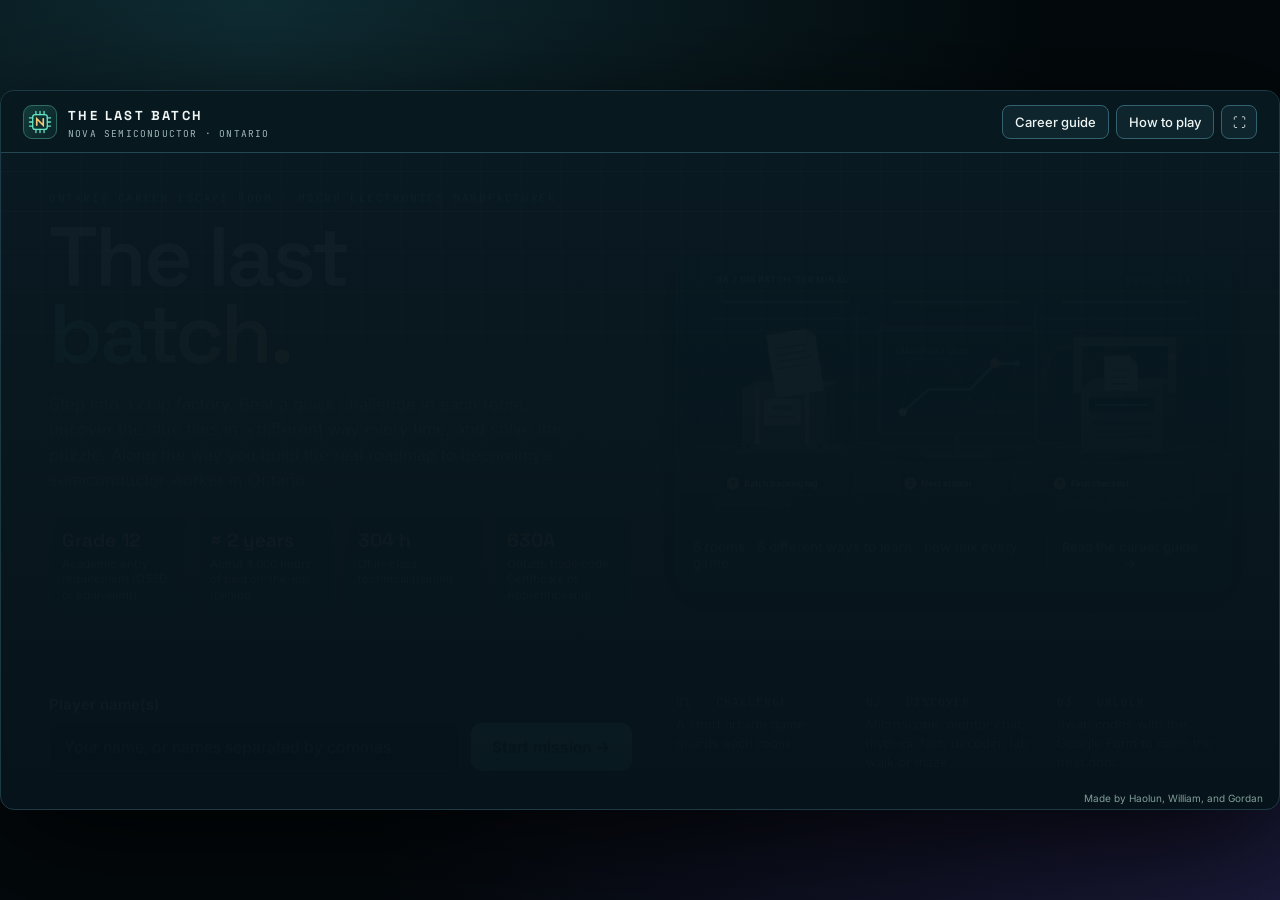
==== commit 59d880a7: "Replace repeated mazes with varied discovery modes, randomize each mission, add Ontario career pathw" ====
--- a/The-Last-Batch.html
+++ b/The-Last-Batch.html
@@ -1,659 +1,4 @@
 <!doctype html>
-<html lang="en"><head><meta charset="utf-8"><meta name="viewport" content="width=device-width,initial-scale=1"><meta name="theme-color" content="#0a1417"><meta name="description" content="The Last Batch: a six-room microelectronics manufacturing escape game. Explore the Micro Electronics Manufacturer role through cleanroom procedures, inspection, test records and product tracking."><title>The Last Batch · Nova Semiconductor</title><link rel="icon" type="image/svg+xml" href="data:image/svg+xml,%3Csvg xmlns='http://www.w3.org/2000/svg' viewBox='0 0 48 48'%3E%3Crect width='48' height='48' rx='9' fill='%230a1417'/%3E%3Cpath d='M12 35V13h4l16 22h4V13' fill='none' stroke='%2389ddc5' stroke-width='3'/%3E%3C/svg%3E"><style>:root{color-scheme:dark;--ui-scale:1;--bg:#091619;--panel:#12262b;--line:#3c5b58;--ink:#edf2e8;--muted:#aac1ba;--teal:#8edfc4;--gold:#edc587;--red:#ffb4a5;--mono:Consolas,'Courier New',monospace;--sans:system-ui,'Segoe UI',sans-serif}
-*{box-sizing:border-box}html,body{width:100%;height:100%;margin:0;overflow:hidden;overscroll-behavior:none;background:#040c0e;color:var(--ink);font-family:var(--sans)}button,input,select{font:inherit}button{cursor:pointer;color:inherit}button:disabled{cursor:not-allowed;opacity:.45}button:hover:not(:disabled){filter:brightness(1.14)}button:focus-visible,a:focus-visible,input:focus-visible,select:focus-visible,[tabindex]:focus-visible{outline:3px solid var(--gold);outline-offset:3px}a{color:var(--teal);text-underline-offset:3px}h1,h2,h3,p{margin:0}h1,h2{font-family:Georgia,serif;font-weight:400}h3{font-size:20px}p{line-height:1.55}strong,b{font-weight:650}ul,ol{margin:12px 0;padding-left:24px}li{margin:7px 0;line-height:1.5}[hidden]{display:none!important}.muted{color:var(--muted)}.small{font-size:14px}.eyebrow{font:12px var(--mono);color:var(--teal);letter-spacing:1.5px;text-transform:uppercase}.gold{color:var(--gold)}.sr-only{position:absolute;width:1px;height:1px;overflow:hidden;clip:rect(0,0,0,0);white-space:nowrap}.skip-link{position:fixed;top:-50px}.skip-link:focus{z-index:100;top:5px;left:5px;background:var(--teal);color:#081814;padding:10px}#app{position:fixed;left:50%;top:50%;width:1280px;height:720px;transform:translate(-50%,-50%) scale(var(--ui-scale));transform-origin:center;background:var(--bg);overflow:hidden;border:1px solid #2f4641}.topbar{height:62px;padding:0 26px;display:flex;align-items:center;justify-content:space-between;gap:18px;border-bottom:1px solid var(--line);background:#0a181c}.brand{display:flex;gap:10px;align-items:center}.brand-mark{width:31px;height:31px;display:grid;place-items:center;border:1px solid var(--teal);color:var(--teal);font:25px Georgia;transform:rotate(-7deg)}.brand b{font-size:13px;letter-spacing:2px}.brand small{display:block;font:9px var(--mono);letter-spacing:1px;color:var(--muted);margin-top:3px}.top-actions{display:flex;align-items:center;gap:8px}.text-btn{font-size:13px;border:1px solid var(--line);background:transparent;border-radius:5px;padding:8px 12px;min-height:35px}.clock{font:25px var(--mono);font-variant-numeric:tabular-nums;min-width:92px;text-align:right;color:var(--teal)}.clock.low{color:var(--gold)}.clock.expired{color:var(--red)}.room-nav{display:flex;gap:7px;align-items:center}.room-nav button{border-radius:50%;border:1px solid #42605a;width:29px;height:29px;padding:0;background:#132923;font:12px var(--mono);color:var(--muted)}.room-nav button.active{background:var(--teal);color:#11352a;border-color:var(--teal)}.room-nav button.done{border-color:var(--teal);color:var(--teal)}.btn{display:inline-flex;justify-content:center;align-items:center;gap:10px;background:var(--teal);color:#09271f;border:1px solid var(--teal);border-radius:5px;padding:13px 20px;min-height:46px;font-size:16px;font-weight:650;text-decoration:none}.btn.secondary{background:transparent;color:var(--ink);border-color:#52776a}.btn.danger{background:#422623;border-color:#94645a;color:var(--red)}.btn.full{width:100%}.input,select{background:#071719;color:var(--ink);border:1px solid #6b8777;border-radius:5px;min-height:49px;width:100%;padding:11px 14px;font-size:17px}.input::placeholder{color:#8ba89c}select{padding-right:28px}.screen{height:658px;overflow:hidden}.landing{padding:30px 50px;display:grid;grid-template-columns:1fr 1fr;grid-template-rows:1fr auto;gap:20px 45px}.landing h1{font-size:90px;line-height:.93;letter-spacing:-3px;margin:17px 0 22px}.landing h1 em{color:var(--teal)}.landing-copy>p{font-size:17px;color:var(--muted);max-width:490px}.mission-tags{display:flex;gap:23px;font:12px var(--mono);color:var(--gold);margin:24px 0}.hero-art{align-self:center;border:1px solid #3b5d53;border-radius:8px;overflow:hidden;background:#102629}.hero-art svg{width:100%;height:auto;display:block;pointer-events:none}.hero-caption{padding:16px;font-size:14px;color:var(--muted);border-top:1px solid var(--line)}.landing-bottom{grid-column:1/-1;border-top:1px solid var(--line);padding-top:18px;display:grid;grid-template-columns:1.1fr 1fr;gap:45px}.signup label{display:block;font-size:16px;font-weight:600;margin-bottom:9px}.input-row{display:flex;gap:10px}.input-row input{flex:1;min-width:0}.input-row .btn{flex:none}.signup .small{margin-top:7px}.form-note{font-size:14px;color:var(--muted);margin-top:8px;min-height:20px}.inline-error{color:var(--red);font-size:14px;min-height:20px;margin-top:6px}.instructions-strip{display:flex;gap:20px;align-items:center;font-size:14px;color:var(--muted);line-height:1.5}.instructions-strip b{display:block;color:var(--teal);font:12px var(--mono);margin-bottom:6px}.resume-card{border:1px solid #54816d;padding:20px;background:#183328;border-radius:7px}.resume-card p{margin:8px 0 15px;font-size:15px;color:var(--muted)}.resume-card .btn{font-size:14px}.floor-screen{padding:14px 28px 18px;display:grid;grid-template-rows:36px 1fr 62px 20px;gap:10px}.room-heading{display:flex;align-items:center;justify-content:space-between;gap:15px}.room-heading h1{font-size:28px}.room-heading .eyebrow{font-size:11px}.room-heading p{font-size:14px;color:var(--muted)}.map-frame{min-height:0;border:1px solid #35564d;border-radius:6px;display:grid;place-items:center;background:radial-gradient(ellipse at center,#17362f,#091719);overflow:hidden}.map-frame canvas{width:1000px;height:460px;max-width:none;display:block;cursor:crosshair;touch-action:none}.floor-actions{display:grid;grid-template-columns:repeat(3,1fr) 1.3fr;gap:12px}.record-btn{background:#142b2c;border:1px solid #3c6158;border-radius:5px;text-align:left;padding:10px 14px;font-size:15px;line-height:1.3;display:flex;gap:12px;align-items:center}.record-btn .number{font:16px var(--mono);color:var(--gold);width:23px;flex:none}.record-btn.seen{border-color:#74aa90;background:#163129}.record-btn.seen .number{color:var(--teal)}.floor-controls{display:flex;justify-content:space-between;align-items:center;font-size:12px;color:var(--muted)}#rover-status{max-width:760px;white-space:nowrap;overflow:hidden;text-overflow:ellipsis}.puzzle-screen{padding:20px 30px;display:grid;grid-template-rows:54px 1fr 64px;gap:14px}.puzzle-heading{display:flex;align-items:center;justify-content:space-between;gap:30px}.puzzle-heading h1{font-size:32px;margin-top:6px}.puzzle-layout{min-height:0;display:grid;grid-template-columns:260px 1fr;gap:20px}.clue-panel{border:1px solid var(--line);border-radius:7px;background:#0e2226;padding:18px;display:flex;flex-direction:column;gap:12px}.clue-panel h3{font-size:16px}.clue-panel .record-btn{font-size:14px;min-height:56px}.clue-panel .hint-text{color:var(--gold);font-size:15px;line-height:1.5}.clue-panel .hint-btn{margin-top:auto}.puzzle-main{border:1px solid var(--line);border-radius:7px;background:#11282b;padding:24px;min-height:0;display:flex;flex-direction:column;justify-content:center;gap:20px}.question{font-size:18px;line-height:1.45;color:#d3e3d9;flex:none}.puzzle-content{min-height:0}.puzzle-footer{display:grid;grid-template-columns:1fr auto;align-items:center;gap:25px}.puzzle-footer .btn{min-width:240px}.feedback{font-size:15px;line-height:1.45;color:var(--muted)}.feedback.error{color:var(--red)}.feedback.good{color:var(--teal)}.match-grid{display:grid;grid-template-columns:repeat(3,1fr);gap:15px}.match-item{background:#0b1b1f;border:1px solid #3b5b50;border-radius:6px;padding:20px 15px}.match-icon{font:42px var(--mono);color:var(--teal);height:57px}.match-item label{font-size:18px;font-weight:600;display:block;margin:15px 0}.match-item select{font-size:15px}.camera-grid{display:grid;grid-template-columns:repeat(3,1fr);gap:11px}.camera-cell{border:2px solid #3b5853;background:#0a1d20;border-radius:5px;overflow:hidden;padding:0;text-align:left}.camera-cell svg{width:100%;height:82px;display:block;background:#142c2d}.camera-cell .camera-caption{padding:9px 11px;font-size:14px;line-height:1.35}.camera-cell strong{display:block;font-size:15px}.camera-cell span{display:block;color:var(--muted);font-size:12px;margin-top:4px}.camera-cell.selected{border-color:var(--gold);background:#332c20}.process-layout{display:grid;grid-template-columns:1fr 1fr;gap:22px}.process-bank{display:flex;flex-direction:column;gap:9px}.process-card{background:#173b34;color:var(--ink);border:1px solid #547a66;border-radius:5px;font-size:17px;text-align:left;padding:14px;min-height:52px}.process-order{border:1px dashed #789780;border-radius:6px;padding:16px}.process-order ol{font-size:16px;padding-left:23px;min-height:168px;margin:8px 0}.process-order li{padding-left:6px;margin:11px 0}.minor-actions{display:flex;gap:8px}.sample-grid{display:grid;grid-template-columns:repeat(3,1fr);gap:14px}.sample-card{padding:17px;border:1px solid #4f7465;border-radius:5px;background:#0b2124}.sample-card h3{font:23px Georgia;color:var(--teal)}.sample-card p{font-size:17px;margin:12px 0}.sample-card svg{width:100%;height:96px;display:block}.sample-card select{font-size:16px}.simple-form{display:flex;flex-direction:column;gap:18px;max-width:650px;width:100%;margin:auto}.simple-form label{display:block;font-size:17px;margin-bottom:9px}.simple-form input{max-width:270px}.simple-form .math-line{font:25px var(--mono);color:var(--gold);margin:3px 0 10px}.gate-screen{padding:30px 52px;display:grid;grid-template-rows:54px 1fr;gap:24px}.gate-heading h1{font-size:38px}.gate-layout{display:grid;grid-template-columns:1fr 1fr;gap:26px;min-height:0}.gate-card{padding:28px;border:1px solid var(--line);background:#11282b;border-radius:8px;display:flex;flex-direction:column;gap:18px}.step-label{display:flex;align-items:center;gap:13px;font-size:19px}.step-label span{border:1px solid var(--teal);width:31px;height:31px;border-radius:50%;display:grid;place-items:center;color:var(--teal);font:16px var(--mono)}.gate-card p{font-size:17px;color:var(--muted)}.room-code{font:34px var(--mono);color:var(--teal);letter-spacing:2px;border:1px dashed #85aa91;border-radius:5px;padding:21px;text-align:center;user-select:all;background:#071a1b}.gate-actions{display:flex;gap:10px}.gate-actions .btn{flex:1;font-size:14px;padding:11px 15px}.gate-card .gate-help{margin-top:auto;padding-top:15px;border-top:1px solid var(--line);font-size:14px}.gate-form label{display:block;margin-bottom:10px;font-size:16px}.gate-form input{text-transform:uppercase;font:23px var(--mono);letter-spacing:2px}.gate-form .btn{margin-top:15px;width:100%}.ending{padding:32px 60px;display:grid;grid-template-columns:1fr 1fr;gap:30px;align-items:center}.ending h1{font-size:69px;line-height:1;margin:16px 0 25px;letter-spacing:-2px}.ending>div>p{font-size:18px;color:var(--muted)}.dispatch-card{padding:28px;border:1px solid #66987d;border-radius:7px;background:#153129}.dispatch-card h2{font-size:35px;margin:12px 0 24px}.dispatch-row{display:flex;justify-content:space-between;gap:22px;padding:16px 0;border-top:1px solid #3c6553;font-size:17px}.dispatch-row span{color:var(--muted)}.end-stats{display:flex;gap:28px;margin:26px 0}.end-stats strong{display:block;font:30px var(--mono);color:var(--teal)}.end-stats span{font-size:14px;color:var(--muted)}.end-actions{display:flex;gap:10px;margin-top:24px}.end-actions .btn{font-size:15px}
-dialog{position:fixed;left:50%;top:50%;transform:translate(-50%,-50%) scale(var(--ui-scale));transform-origin:center;width:760px;height:530px;max-width:none;max-height:none;margin:0;padding:0;background:#14292e;color:var(--ink);border:1px solid #7eaa8c;border-radius:9px;overflow:hidden;box-shadow:0 15px 100px #000b}dialog::backdrop{background:#010c10d9}.modal-inner{height:100%;display:grid;grid-template-rows:84px 1fr 74px}.modal-head{padding:19px 25px;border-bottom:1px solid var(--line);display:flex;justify-content:space-between;align-items:center;gap:25px}.modal-head h2{font-size:28px;margin-top:5px}.modal-close{background:transparent;border:1px solid #668879;width:35px;height:35px;flex:none;border-radius:50%;font-size:22px}.modal-body{padding:24px 28px;font-size:18px;line-height:1.6;min-height:0;overflow:hidden}.modal-body p{margin-bottom:18px}.modal-body p:last-child{margin:0}.modal-footer{padding:13px 25px;border-top:1px solid var(--line);display:flex;align-items:center;justify-content:space-between;gap:15px}.modal-footer .btn{font-size:14px;min-height:43px;padding:10px 16px}.modal-body .mini-table{font-size:18px;margin-bottom:16px}.mini-table>div{display:flex;justify-content:space-between;gap:20px;padding:12px 0;border-bottom:1px solid var(--line)}.mini-table span{color:var(--muted)}.notebook-tabs{display:flex;gap:8px;margin-bottom:17px}.notebook-tabs button{border:1px solid var(--line);background:#092024;border-radius:4px;padding:7px 15px;font:14px var(--mono)}.notebook-tabs button.active{background:#38644d;border-color:var(--teal)}.notebook-records{display:flex;gap:10px;margin:16px 0}.notebook-records .record-btn{flex:1;min-width:0;font-size:14px;padding:13px}.notebook-finding{font-size:16px;color:var(--muted);margin:13px 0}.notebook-code{font:18px var(--mono);color:var(--teal)}.source-list{display:grid;gap:12px}.source-list a{font-size:17px}.source-list small{display:block;color:var(--muted);font-size:13px}.menu-grid{display:grid;grid-template-columns:1fr 1fr;gap:15px}.menu-grid button{min-height:64px;font-size:17px}.toast{position:fixed;left:50%;bottom:4%;transform:translateX(-50%);z-index:100;background:#d5ecdd;color:#0e3228;padding:13px 20px;border-radius:6px;font-size:14px;box-shadow:0 8px 30px #0006;max-width:90vw}.storage-warning{position:fixed;top:0;left:0;right:0;z-index:100;background:#4d3420;color:#ffe0b0;text-align:center;font-size:13px;padding:6px}.receipt-success{font-size:16px;color:var(--teal);padding:10px 0}.form-link{color:var(--teal)}
-@media(prefers-reduced-motion:reduce){*{animation:none!important;transition:none!important;scroll-behavior:auto!important}}
-
-.creator-credit{position:absolute;right:16px;bottom:4px;z-index:2;font:10px var(--sans);line-height:12px;color:#98b6a9;pointer-events:none}.report-status{cursor:default}.report-status small{display:block;font-size:11px;font-weight:400;color:var(--muted);margin-top:3px}
-
-#signal-game{display:block;width:100%;height:auto;max-height:230px;outline-offset:2px}.final-brief{display:flex;align-items:center;gap:24px;padding:12px 22px;background:#172d32;border:1px solid #647c75;border-radius:6px;font-size:15px}.final-brief strong{color:var(--teal);white-space:nowrap}
-</style></head><body>
-<a class="skip-link" href="#main">Skip to mission</a><div id="storage-warning" class="storage-warning" hidden>Progress cannot be saved in this browser. Keep this tab open until you finish.</div><div id="app"></div>
-<dialog id="modal" aria-labelledby="modal-title"></dialog><div id="toast" class="toast" role="status" hidden></div><div id="announcer" class="sr-only" role="status" aria-live="polite"></div>
-<noscript><p style="padding:30px">This game needs JavaScript enabled. Open this HTML file in a current web browser.</p></noscript>
-<script>/* Inline environment art. Hotspot interactions are owned by the host game. */
-window.renderLabScene = function renderLabScene(roomIndex, inspectedIds) {
-  const room = Math.max(0, Math.min(5, Number(roomIndex) || 0));
-  const inspected = new Set((inspectedIds || []).map(Number));
-  const titles = ['Staff terminal', 'Cleanroom entrance', 'Materials archive', 'Inspection station', 'Project records', 'Dispatch terminal'];
-  const labels = [
-    ['Shift briefing', 'Training record', 'Work orders'],
-    ['Gowning protocol', 'Airlock camera', 'Contamination alert'],
-    ['Process diagram', 'Quartz equipment', 'Silicon wafer'],
-    ['Acceptance limits', 'Sample measurements', 'Lab notes'],
-    ['Test report', 'Defect record', 'Results summary'],
-    ['Batch tracking log', 'Next station', 'Final checklist']
-  ][room];
-  const id = `nova-scene-${room}`;
-  const text = (x, y, value, size = 16, color = '#b3c6c2', extra = '') => `<text x="${x}" y="${y}" font-size="${size}" fill="${color}" ${extra}>${value}</text>`;
-  const bolt = (x, y) => `<circle cx="${x}" cy="${y}" r="3" fill="#5b7370"/><path d="M${x-1.5} ${y+1.5}l3-3" stroke="#203a3b"/>`;
-  const screen = (x, y, w, h, inner = '', amber = false) => `<rect x="${x-6}" y="${y-6}" width="${w+12}" height="${h+12}" rx="8" fill="#3c5755" stroke="#69827b"/><rect x="${x}" y="${y}" width="${w}" height="${h}" rx="3" fill="url(#${id}-screen)"/><path d="M${x+12} ${y+10}h${w-24}" stroke="${amber ? '#ebba73' : '#7cdcca'}" opacity=".65"/>${inner}<rect x="${x}" y="${y}" width="${w}" height="${h}" rx="3" fill="url(#${id}-scan)" pointer-events="none"/>`;
-  const cabinet = (x, y, w, h, content = '') => `<path d="M${x} ${y}l24-14h${w}l-24 14Z" fill="#69817a"/><path d="M${x+w} ${y}l24-14v${h}l-24 14Z" fill="#263e3e"/><rect x="${x}" y="${y}" width="${w}" height="${h}" fill="url(#${id}-metal)" stroke="#71847c" stroke-width="1.5"/><path d="M${x+8} ${y+h}v9m${w-16}-9v9" stroke="#102224" stroke-width="7"/>${content}`;
-  const table = (x, y, w) => `<path d="M${x} ${y}l34-20h${w}l-34 20Z" fill="#a1b4a8"/><path d="M${x} ${y}h${w}v12H${x}Z" fill="#637e75"/><path d="M${x+w} ${y}l34-20v12l-34 20Z" fill="#354f49"/><path d="M${x+15} ${y+12}v70m${w-31}-70v70" stroke="#536d65" stroke-width="9"/><path d="M${x+15} ${y+65}h${w-31}" stroke="#36504a" stroke-width="5"/>`;
-  const paper = (x,y,w=86,h=112,stamp=false) => `<path d="M${x} ${y}h${w-15}l15 15v${h-15}H${x}Z" fill="#cfdbcc"/><path d="M${x+w-15} ${y}v15h15" fill="#93b0a6"/><path d="M${x+12} ${y+27}h${w-26}m-${w-26} 12h${w-33}m-${w-33} 12h${w-26}m-${w-26} 12h${w-39}" fill="none" stroke="#607b70" stroke-width="3"/>${stamp ? `<g transform="rotate(-12 ${x+w/2} ${y+h-25})"><rect x="${x+9}" y="${y+h-39}" width="${w-18}" height="23" fill="none" stroke="#987457" stroke-width="2"/>${text(x+w/2,y+h-23,'REVIEW',10,'#806248','text-anchor="middle" letter-spacing="1"')}</g>`:''}`;
-  const light = (x,y,w=70) => `<rect x="${x}" y="${y}" width="${w}" height="4" rx="2" fill="#7cdcca"/><rect x="${x-3}" y="${y-3}" width="${w+6}" height="10" rx="5" fill="#7cdcca" opacity=".08"/>`;
-  const label = (i,x,y,w) => `<g class="inspection-label"><rect x="${x}" y="${y}" width="${w}" height="42" rx="6" fill="#10282b" stroke="${inspected.has(i)?'#7cdcca':'#637c73'}"/><circle cx="${x+22}" cy="${y+21}" r="11" fill="${inspected.has(i)?'#7cdcca':'#d4bd87'}"/>${inspected.has(i)?`<path d="M${x+17} ${y+21}l3 3 7-7" stroke="#122c2b" fill="none" stroke-width="2.5" stroke-linecap="round"/>`:text(x+22,y+26,i+1,15,'#122c2b','text-anchor="middle" font-weight="700"')}${text(x+42,y+27,labels[i],16,inspected.has(i)?'#b8f0df':'#e8eee5','font-weight="500"')}</g>`;
-  const hotspot = (i, art, x, y, w) => `<g class="hotspot${inspected.has(i)?' is-inspected':''}" role="button" tabindex="0" data-inspect="${i}" aria-label="Inspect ${labels[i]}${inspected.has(i)?', already inspected':''}"><title>Inspect ${labels[i]}</title>${art}${label(i,x,y,w)}</g>`;
-  let art = '';
-  if (room === 0) {
-    art += hotspot(0,
-      `<path d="M118 323v-141h24" fill="none" stroke="#37544f" stroke-width="8"/>`+
-      screen(100,145,223,137,text(120,181,'SHIFT 06 / BRIEFING',14,'#7cdcca','letter-spacing="1"')+`<path d="M122 206h154m-154 14h122m-122 14h142" stroke="#557c70" stroke-width="5"/><rect x="121" y="250" width="89" height="11" fill="#ebba73" opacity=".65"/>`)+
-      cabinet(100,302,214,44,`<path d="M117 318h161m-161 12h80" stroke="#29473f" stroke-width="5"/>`),84,379,220);
-    art += hotspot(1,
-      cabinet(432,145,154,207,`<rect x="449" y="168" width="120" height="157" rx="3" fill="#1b3535" stroke="#719587"/>${text(509,193,'PERSONNEL',13,'#96b7a9','text-anchor="middle" letter-spacing="2"')}<rect x="468" y="210" width="83" height="85" rx="4" fill="#b4c6b5"/><circle cx="509" cy="236" r="12" fill="#536f64"/><path d="M486 269q0-21 23-21t23 21" fill="#536f64"/><path d="M487 280h44" stroke="#536f64" stroke-width="3"/>${light(481,310,56)}${bolt(442,155)}${bolt(576,155)}`),403,379,215);
-    art += hotspot(2,
-      table(695,294,206)+paper(721,178,77,112)+paper(804,202,70,91)+`<path d="M711 182v-20h165v122" fill="none" stroke="#37564f" stroke-width="5"/><circle cx="728" cy="169" r="4" fill="#ebba73"/><path d="M696 277h183" stroke="#29413c" stroke-width="5"/>`,713,379,191);
-  } else if (room === 1) {
-    art += hotspot(0,
-      cabinet(102,118,180,235,`<rect x="118" y="133" width="148" height="204" fill="#183234"/><path d="M137 150h109" stroke="#9cb6a8" stroke-width="4"/><path d="M185 144v11l-40 19m40-19 39 19" fill="none" stroke="#718f80" stroke-width="3"/><path d="M174 166q10-6 21 0l32 22 11 66-19 5-12-46v50l14 54-26 1-12-49-12 49-24-1 14-54v-50l-12 46-18-5 10-66Z" fill="#adbbb2" stroke="#d4dfd3" stroke-width="2"/><path d="M179 176h8v77" stroke="#7c9587" stroke-width="2"/><path d="M172 167l10 14 12-14" fill="none" stroke="#698674" stroke-width="3"/>`),84,383,226);
-    art += hotspot(1,
-      `<path d="M402 353V114h196v239" fill="#38534e" stroke="#6e8d7c" stroke-width="2"/><path d="M418 353V132h164v221" fill="#0b2023"/><path d="M432 342V145h67v197m6 0V145h62v197" fill="#294643" stroke="#547163"/><path d="M447 169h37v117h-37Zm73 0h31v117h-31Z" fill="url(#${id}-glass)" stroke="#7da38e"/><path d="M453 172l27 30m-27 38 27 30m45-96 21 23" stroke="#c0e6d2" opacity=".13" stroke-width="8"/><path d="M490 243v38m25-38v38" stroke="#99b6a5" stroke-width="4"/>${light(450,122,103)}<g transform="translate(570 94)"><rect width="39" height="21" rx="4" fill="#b6c6b6"/><path d="M39 7l11-5v17l-11-5" fill="#4c685d"/><circle cx="18" cy="11" r="6" fill="#182e2e"/></g>`,399,383,205);
-    art += hotspot(2,
-      cabinet(727,254,138,98,`<path d="M743 287h106m-106 13h106m-106 13h106" stroke="#28423c" stroke-width="5"/>`)+screen(717,170,157,74,`<path d="M731 215h24l11-23 11 37 11-27 11 13h59" fill="none" stroke="#ebba73" stroke-width="2.5"/>`)+`<path d="M795 163v-29" stroke="#435f54" stroke-width="7"/><circle cx="795" cy="126" r="11" fill="#ebba73"/><circle cx="795" cy="126" r="19" fill="#ebba73" opacity=".08"/>`,669,383,270);
-  } else if (room === 2) {
-    art += hotspot(0,
-      screen(88,146,233,173,`${text(106,178,'FROM SAND TO CIRCUITS',13,'#96cdbc','letter-spacing=".5"')}<g stroke="#7cdcca" fill="none" stroke-width="2"><rect x="108" y="197" width="40" height="42" rx="3"/><path d="M117 228l11-19 12 19Z"/><path d="M155 218h16m-5-5 5 5-5 5"/><circle cx="195" cy="219" r="20"/><path d="M187 210h16v17h-16Zm-5 31h27"/><path d="M222 218h17m-5-5 5 5-5 5"/><rect x="249" y="198" width="44" height="41" rx="3"/><path d="M258 204h26v28h-26Zm-4 51h30"/></g><path d="M108 276h174m-174 13h123" stroke="#4d7568" stroke-width="4"/>`)+`<path d="M199 325v31m-49 0h98" stroke="#405e53" stroke-width="8"/>`,89,382,227);
-    art += hotspot(1,
-      table(390,302,228)+`<path d="M436 296l-12-63m149 63 12-63" stroke="#6b8976" stroke-width="8"/><ellipse cx="507" cy="216" rx="76" ry="27" fill="#52786c" opacity=".35"/><path d="M431 172v96c0 35 152 35 152 0v-96" fill="url(#${id}-glass)" stroke="#a4c9b1" stroke-width="2"/><ellipse cx="507" cy="172" rx="76" ry="27" fill="#668e80" fill-opacity=".22" stroke="#b8d8c1" stroke-width="2"/><ellipse cx="507" cy="172" rx="63" ry="19" fill="#172f2f" fill-opacity=".6" stroke="#83b6a2"/><path d="M444 176v83q0 23 48 25m69-108v76" fill="none" stroke="#d2eee0" opacity=".3" stroke-width="4"/>${text(508,229,'SiO₂',31,'#cce6d7','text-anchor="middle" font-weight="300"')}`,395,382,228);
-    art += hotspot(2,
-      cabinet(731,285,150,62,`<path d="M743 314h124" stroke="#314b40" stroke-width="6"/>`)+`<path d="M781 288l-21-29m62 29 15-29" stroke="#718c7a" stroke-width="8"/><ellipse cx="801" cy="216" rx="77" ry="84" fill="#33464a" stroke="#a4bfa8" stroke-width="4"/><ellipse cx="801" cy="216" rx="70" ry="77" fill="url(#${id}-wafer)"/><g clip-path="url(#${id}-waferClip)" stroke="#86acbd" stroke-width="1" opacity=".55">${Array.from({length:11},(_,i)=>`<path d="M${734+i*14} 135v160M729 ${146+i*14}h145"/>`).join('')}</g><path d="M786 296h28" stroke="#12282b" stroke-width="6"/><path d="M747 173q19-30 53-31" stroke="#cfdfcc" stroke-width="3" fill="none" opacity=".6"/>`,703,382,206);
-  } else if (room === 3) {
-    art += hotspot(0,
-      cabinet(106,284,203,62,`<rect x="124" y="304" width="120" height="18" rx="3" fill="#314b41"/>`)+screen(109,146,198,122,`${text(125,177,'PASS / FAIL LIMITS',14,'#a3dcc6')}<path d="M126 192h160m-160 26h160m-160 25h160M220 185v59" stroke="#3c6659"/><rect x="235" y="199" width="40" height="9" rx="3" fill="#7cdcca"/><rect x="244" y="226" width="31" height="9" rx="3" fill="#ebba73"/><path d="M127 203h65m-65 25h53" stroke="#729b89" stroke-width="4"/>`),78,382,248);
-    art += hotspot(1,
-      table(383,299,238)+`<path d="M401 192v-59h201v59" fill="none" stroke="#78907c" stroke-width="10"/><path d="M500 138v36" stroke="#7cdcca" stroke-width="3"/><path d="M489 174h23l-6 23h-11Z" fill="#adc7b0"/><path d="M499 196v83" stroke="#7cdcca" opacity=".25" stroke-width="2"/><ellipse cx="499" cy="282" rx="89" ry="9" fill="#7cdcca" opacity=".08"/>`+[429,490,551].map((x,i)=>`<rect x="${x}" y="227" width="36" height="56" rx="6" fill="url(#${id}-glass)" stroke="#8fae94"/><rect x="${x-3}" y="219" width="42" height="12" rx="2" fill="#839d85"/>${text(x+18,264,['A','B','C'][i],19,'#dbe7d4','text-anchor="middle"')}<ellipse cx="${x+18}" cy="276" rx="14" ry="4" fill="${i===1?'#ebba73':'#7cdcca'}" opacity=".45"/>`).join(''),368,382,276);
-    art += hotspot(2,
-      table(714,299,173)+`<g transform="rotate(8 804 242)">${paper(746,175,101,119)}</g><path d="M864 208l-7 77" stroke="#ebba73" stroke-width="6" stroke-linecap="round"/><path d="M731 185v-56h76" fill="none" stroke="#6b8570" stroke-width="7"/><path d="M793 129l24-10 22 31-47 2Z" fill="#819784"/><path d="M798 154l-60 125h146l-55-124" fill="#ebba73" opacity=".035"/>`,717,382,185);
-  } else if (room === 4) {
-    art += hotspot(0,
-      cabinet(112,271,183,79,`<rect x="130" y="291" width="147" height="30" rx="3" fill="#29463d"/><path d="M148 306h65" stroke="#56735f" stroke-width="5"/>`)+screen(109,142,186,113,`${text(126,173,'SECOND SOURCE',14,'#d9b580','letter-spacing="1"')}<path d="M127 192h148m-148 14h104m-104 14h128" stroke="#6f7160" stroke-width="4"/><rect x="127" y="232" width="65" height="7" fill="#ebba73"/>`,true),79,382,247);
-    art += hotspot(1,
-      table(395,301,220)+cabinet(420,217,161,69,`<path d="M439 229h123v24H439Z" fill="#203c33"/><circle cx="568" cy="269" r="4" fill="#7cdcca"/>`)+paper(446,149,105,91)+`<path d="M444 254h107l14 41H431Z" fill="#d0d9c5"/><path d="M449 269h94m-97 10h77" stroke="#718c73" stroke-width="2"/>`,386,382,238);
-    art += hotspot(2,
-      cabinet(732,136,143,215,`${[153,214,275].map((y,i)=>`<rect x="745" y="${y}" width="117" height="54" fill="#526d57" stroke="#8ba184"/><rect x="780" y="${y+10}" width="47" height="16" fill="#adb99a"/><path d="M786 ${y+36}h35" stroke="#263f32" stroke-width="5"/>${i===2?`<circle cx="848" cy="${y+36}" r="4" fill="#7cdcca"/>`:''}`).join('')}`)+`<path d="M781 136l4-40h82l-8 40" fill="#b6c4a7" stroke="#6d8b71"/><path d="M798 108h48m-50 10h37" stroke="#60816a" stroke-width="3"/>`,696,382,230);
-  } else {
-    art += hotspot(0,
-      `<path d="M103 354l20-15h184l-20 15Z" fill="#5d7159"/><path d="M103 354h184v12H103Z" fill="#2f4938"/><path d="M287 354l20-15v12l-20 15Z" fill="#243c30"/>`+cabinet(119,237,147,100,`<path d="M145 237v100m90-100v100" stroke="#d0b276" stroke-width="8"/><rect x="157" y="255" width="66" height="48" fill="#c0c8aa"/>${text(190,277,'NOVA',12,'#395345','text-anchor="middle" font-weight="700"')}<path d="M168 288h44" stroke="#65816b" stroke-width="3"/>`)+`<g transform="rotate(-9 211 213)">${paper(173,133,88,115)}</g>`,79,387,243);
-    art += hotspot(1,
-      screen(369,132,276,181,`<g stroke="#385d4f" fill="none"><path d="M390 159h230m-230 32h230m-230 32h230m-230 32h230m-230 32h230M410 151v146m40-146v146m40-146v146m40-146v146m40-146v146m40-146v146"/></g><path d="M408 279l47-41h75l46-47h39" fill="none" stroke="#7cdcca" stroke-width="4" stroke-linejoin="round"/><path d="M408 279l14-95h68l52 96h61" fill="none" stroke="#71856c" stroke-width="2" stroke-dasharray="5 5"/><circle cx="408" cy="279" r="7" fill="#e8eee5"/><circle cx="575" cy="191" r="9" fill="#ebba73"/><circle cx="615" cy="191" r="5" fill="#7cdcca"/>${text(393,173,'TRANSPORT GRID',13,'#b7c7af','letter-spacing="1"')}`)+`<path d="M506 320v38m-59 0h118" stroke="#45634f" stroke-width="8"/>`,400,387,207);
-    art += hotspot(2,
-      cabinet(732,233,145,119,`<rect x="745" y="252" width="118" height="28" fill="#18392e"/><path d="M756 266h96" stroke="#7cdcca" stroke-width="3"/><path d="M750 300h111m-111 12h111m-111 12h111" stroke="#2d4b38" stroke-width="5"/>`)+`<path d="M724 244v-94h171v94" fill="none" stroke="#68886d" stroke-width="15"/><path d="M731 158h157" stroke="#7cdcca" stroke-width="3"/><path d="M753 177v64m19-64v64m19-64v64m19-64v64m19-64v64m19-64v64m19-64v64" stroke="#7cdcca" stroke-width="1" opacity=".11"/>${paper(773,177,60,64)}<circle cx="895" cy="180" r="7" fill="#ebba73"/>`,670,387,272);
-  }
-  return `<svg xmlns="http://www.w3.org/2000/svg" viewBox="0 0 1000 470" class="lab-scene" role="group" aria-label="Room ${room+1}: ${titles[room]}. Inspect three pieces of equipment."><defs>
-    <linearGradient id="${id}-wall" x2="0" y2="1"><stop stop-color="#1d3938"/><stop offset="1" stop-color="#112b2d"/></linearGradient>
-    <linearGradient id="${id}-floor" x2="0" y2="1"><stop stop-color="#314a40"/><stop offset="1" stop-color="#172d2b"/></linearGradient>
-    <linearGradient id="${id}-metal" x2="1" y2="1"><stop stop-color="#6e8672"/><stop offset="1" stop-color="#425f51"/></linearGradient>
-    <linearGradient id="${id}-screen" x2="0" y2="1"><stop stop-color="#0a2427"/><stop offset="1" stop-color="#12342f"/></linearGradient>
-    <linearGradient id="${id}-glass" x2="1" y2="0"><stop stop-color="#9cd8c5" stop-opacity=".25"/><stop offset=".25" stop-color="#c1e9d6" stop-opacity=".08"/><stop offset=".65" stop-color="#97c6bd" stop-opacity=".15"/><stop offset="1" stop-color="#bce3d0" stop-opacity=".32"/></linearGradient>
-    <linearGradient id="${id}-wafer" x1="0" y1="0" x2="1" y2="1"><stop stop-color="#60738b"/><stop offset=".4" stop-color="#445f72"/><stop offset=".6" stop-color="#466778"/><stop offset=".82" stop-color="#8c8a79"/><stop offset="1" stop-color="#3e6471"/></linearGradient>
-    <radialGradient id="${id}-ambient"><stop stop-color="#7cdcca" stop-opacity=".1"/><stop offset="1" stop-color="#7cdcca" stop-opacity="0"/></radialGradient>
-    <pattern id="${id}-scan" width="5" height="5" patternUnits="userSpaceOnUse"><path d="M0 0h5" stroke="#a1e6c8" stroke-opacity=".025"/></pattern>
-    <clipPath id="${id}-waferClip"><ellipse cx="801" cy="216" rx="69" ry="76"/></clipPath>
-    <filter id="${id}-glow"><feDropShadow dx="0" dy="0" stdDeviation="3" flood-color="#7cdcca" flood-opacity=".28"/></filter>
-  </defs><style>
-    .lab-scene{display:block;width:100%;height:auto;font-family:Inter,Segoe UI,Arial,sans-serif}.lab-scene .hotspot{cursor:pointer;outline:none}.lab-scene .hotspot .inspection-label rect{transition:stroke .2s,fill .2s}.lab-scene .hotspot:hover .inspection-label rect,.lab-scene .hotspot:focus .inspection-label rect{stroke:#c0f3df;stroke-width:2;fill:#254b43}.lab-scene .hotspot:hover,.lab-scene .hotspot:focus{filter:url(#${id}-glow)}.lab-scene .hotspot:focus-visible .inspection-label rect{stroke:#f6d894;stroke-width:3}
-  </style><rect width="1000" height="470" fill="#0b171a"/><path d="M0 0h1000v340H0Z" fill="url(#${id}-wall)"/><path d="M0 340h1000v130H0Z" fill="url(#${id}-floor)"/><ellipse cx="500" cy="210" rx="480" ry="235" fill="url(#${id}-ambient)"/>
-  <path d="M0 337h1000M45 0v335M954 0v335" stroke="#466055" stroke-width="2"/><path d="M0 0l45 29v306L0 351m1000-351-46 29v306l46 16" fill="#10272a" opacity=".75"/><path d="M45 64h909M45 89h909" stroke="#3c574d" opacity=".35"/>
-  <g stroke="#759381" stroke-width="1" opacity=".12"><path d="M0 373h1000M0 413h1000M0 466h1000M52 340-73 470m221-130L59 470m185-130-54 130m150-130-20 130m116-130 15 130m81-130 49 130m47-130 84 130m12-130 118 130m-22-130 152 130m-56-130 187 130"/></g>
-  <path d="M64 110h281m312 0h281" stroke="#547061" stroke-width="3"/><path d="M64 115h281m312 0h281" stroke="#152e2c" stroke-width="4"/>
-  <path d="M325 89v233q0 13 16 13h24m283-246v233q0 13 16 13h27" fill="none" stroke="#466556" stroke-width="4"/><path d="M330 89v232q0 9 14 9h21" fill="none" stroke="#789480" opacity=".25" stroke-width="1"/>
-  ${text(70,46,`0${room+1} / ${titles[room].toUpperCase()}`,16,'#ceddcd','letter-spacing="2" font-weight="500"')}${text(930,46,'NOVA  /  2038',14,'#809f8e','text-anchor="end" letter-spacing="3"')}
-  ${text(651,290,`0${room+1}`,181,'#c0dfc0','opacity=".035" font-weight="300" letter-spacing="-16"')}
-  <g opacity=".65">${light(83,78,228)}${light(390,78,228)}${light(697,78,228)}</g>
-  <ellipse cx="201" cy="354" rx="138" ry="13" fill="#081d20" opacity=".35"/><ellipse cx="500" cy="358" rx="147" ry="15" fill="#081d20" opacity=".4"/><ellipse cx="798" cy="355" rx="136" ry="14" fill="#081d20" opacity=".35"/>
-  ${art}<path d="M74 447h95m6 0h9m12 0h9" stroke="#9d9270" stroke-width="3" opacity=".65"/>${text(930,451,'INSPECT • COLLECT • CONNECT',11,'#739486','text-anchor="end" letter-spacing="2"')}</svg>`;
-};
-
-(function(){
- 'use strict';
- const W=1000,H=460,T=40,OY=10,R=11,MAZE_SPEED=125,ARENA_SPEED=190;
- const positions={};let stopCurrent=()=>{},active=null;
- const themes=[
-  {name:'ACCESS SENTINEL',accent:'#99ddc1',seed:144},
-  {name:'CLEANROOM GUARDIAN',accent:'#a5d9ee',seed:261},
-  {name:'WAFER WARDEN',accent:'#ddc194',seed:337},
-  {name:'QUALITY SENTINEL',accent:'#cab7ed',seed:486},
-  {name:'RECORDS GUARDIAN',accent:'#e6bda7',seed:539},
-  {name:'DISPATCH WARDEN',accent:'#a8e2ca',seed:672}
- ];
- const key=(x,y)=>x+','+y,center=([x,y])=>[(x+.5)*T,OY+(y+.5)*T];
- function pathTo(l,from,to){
-  const q=[from],came=new Map([[key(...from),null]]);let found=false;
-  for(let i=0;i<q.length;i++){const p=q[i];if(p[0]===to[0]&&p[1]===to[1]){found=true;break;}for(const [dx,dy] of [[0,-1],[1,0],[0,1],[-1,0]]){const n=[p[0]+dx,p[1]+dy],k=key(...n);if(l.open.has(k)&&!came.has(k)){came.set(k,p);q.push(n);}}}
-  if(!found)return [];const out=[];for(let p=to;p;p=came.get(key(...p)))out.unshift(p);return out;
- }
- function makeMaze(seed){
-  let rng=seed>>>0;function random(){rng=(Math.imul(rng,1664525)+1013904223)>>>0;return rng/4294967296;}
-  const start=[1,9],open=new Set([key(...start)]),stack=[start];
-  while(stack.length){const p=stack[stack.length-1],next=[[0,-2],[2,0],[0,2],[-2,0]].map(([dx,dy])=>[p[0]+dx,p[1]+dy]).filter(([x,y])=>x>=1&&x<=23&&y>=1&&y<=9&&!open.has(key(x,y)));
-   if(!next.length){stack.pop();continue;}const n=next[Math.floor(random()*next.length)];open.add(key((p[0]+n[0])/2,(p[1]+n[1])/2));open.add(key(...n));stack.push(n);
-  }
-  const l={start,open,stations:[]},leaves=[...open].map(p=>p.split(',').map(Number)).filter(p=>[[0,-1],[1,0],[0,1],[-1,0]].filter(([dx,dy])=>open.has(key(p[0]+dx,p[1]+dy))).length===1&&pathTo(l,start,p).length>12);
-  const cache=new Map(),distance=(a,b)=>{const k=key(...a)+'|'+key(...b);if(!cache.has(k))cache.set(k,pathTo(l,a,b).length-1);return cache.get(k);};let best=-1;
-  for(let a=0;a<leaves.length;a++)for(let b=a+1;b<leaves.length;b++)for(let c=b+1;c<leaves.length;c++){
-   const p=[leaves[a],leaves[b],leaves[c]],d=p.map(t=>distance(start,t)),ab=distance(p[0],p[1]),ac=distance(p[0],p[2]),bc=distance(p[1],p[2]);
-   const score=Math.min(d[0]+ab+bc,d[0]+ac+bc,d[1]+ab+ac,d[1]+bc+ac,d[2]+ac+ab,d[2]+bc+ab);
-   if(score>best){best=score;l.stations=p;}
-  }
-  if(l.stations.length!==3)l.stations=[...open].map(p=>p.split(',').map(Number)).sort((a,b)=>distance(start,b)-distance(start,a)).slice(0,3);
-  l.stations.sort((a,b)=>distance(start,a)-distance(start,b));l.minimumRoute=best;return l;
- }
- const layouts=themes.map(t=>makeMaze(t.seed));
- window.roverRoutesValid=()=>layouts.every(l=>l.stations.length===3&&l.stations.every(p=>pathTo(l,l.start,p).length>1));
- // Snapshots are copies and cannot change live gameplay state.
- window.roverDiagnostics=()=>({layouts:layouts.map(l=>({start:[...l.start],stations:l.stations.map(p=>[...p]),open:[...l.open],minimumRoute:l.minimumRoute})),current:active?active.snapshot():null});
- window.roverCanInspect=(room,k)=>!!active&&active.room===room&&active.canInspect(k);
- window.stopRover=()=>stopCurrent();window.resetRover=()=>{stopCurrent();Object.keys(positions).forEach(k=>delete positions[k]);};
- window.startRover=function(canvas,room,seen,onInspect,names,options={}){
-  stopCurrent();if(!canvas||!layouts[room])return;const c=canvas.getContext('2d');if(!c)return;
-  const l=layouts[room],theme=themes[room],maxHp=108+room*4;
-  const s=positions[room]||(positions[room]={phase:'boss',x:500,y:350,hp:maxHp,integrity:6,time:0,nextAttack:2.8,fireAt:0,invuln:0,shots:[],hazards:[],attackNo:0,retries:0,autoFire:false,hits:0,engaged:false});
-  if(options.bossCleared&&s.phase!=='maze'){s.phase='maze';[s.x,s.y]=center(l.start);s.shots=[];s.hazards=[];}
-  let route=null,pending=null,keys=new Set(),raf=0,last=null,alive=true,manualPause=false,notice='',noticeUntil=0,notified=false;
-  const reduced=window.matchMedia('(prefers-reduced-motion: reduce)').matches;
-  canvas.width=W;canvas.height=H;
-  const moves=new Set(['arrowup','arrowdown','arrowleft','arrowright','w','a','s','d']);
-  function available(){return alive&&canvas.isConnected&&!document.hidden&&canvas.getClientRects().length>0&&!document.getElementById('modal')?.open;}
-  function onControl(target){return !!target?.closest?.('input,textarea,select,button,a[href],[contenteditable]:not([contenteditable="false"]),[role="button"],[role="textbox"],[role="slider"]');}
-  function say(t){notice=t;noticeUntil=s.time+3.4;const status=document.getElementById('rover-status');if(status)status.textContent=t;}
-  function mazeFits(x,y){
-   if(x-R<40||x+R>960||y-R<50||y+R>410)return false;
-   const left=Math.floor((x-R)/T),right=Math.floor((x+R)/T),top=Math.floor((y-R-OY)/T),bottom=Math.floor((y+R-OY)/T);
-   for(let a=left;a<=right;a++)for(let b=top;b<=bottom;b++)if(!l.open.has(key(a,b))){const px=Math.max(a*T,Math.min(x,(a+1)*T)),py=Math.max(OY+b*T,Math.min(y,OY+(b+1)*T));if((x-px)**2+(y-py)**2<R*R)return false;}
-   return true;
-  }
-  function fits(x,y){return s.phase==='maze'?mazeFits(x,y):x-R>=40&&x+R<=960&&y-R>=58&&y+R<=410&&Math.hypot(x-500,y-130)>65;}
-  function clearLine(x,y){const dx=x-s.x,dy=y-s.y,steps=Math.max(1,Math.ceil(Math.hypot(dx,dy)/3));for(let i=1;i<=steps;i++)if(!fits(s.x+dx*i/steps,s.y+dy*i/steps))return false;return true;}
-  function canInspect(k){if(!available()||manualPause||s.phase!=='maze'||!Number.isInteger(k)||!l.stations[k])return false;const [x,y]=center(l.stations[k]);return Math.hypot(s.x-x,s.y-y)<49&&clearLine(x,y);}
-  function nearest(){return l.stations.findIndex((p,k)=>canInspect(k));}
-  function inspect(k){if(!canInspect(k)){say(s.phase==='maze'?'Reach a numbered report terminal, then press E.':'Defeat the sentinel to unlock the report maze.');return;}keys.clear();route=null;pending=null;onInspect(k);}
-  function resetFight(){s.phase='boss';s.x=500;s.y=350;s.hp=maxHp;s.integrity=6;s.time=0;s.nextAttack=2.8;s.fireAt=0;s.invuln=0;s.shots=[];s.hazards=[];s.attackNo=0;s.retries++;s.autoFire=false;s.engaged=false;keys.clear();route=null;manualPause=false;say('Fresh attempt. Hold SPACE to fire; move out of amber zones.');}
-  function pointer(e){
-   if(!available())return;const r=canvas.getBoundingClientRect();let x=(e.clientX-r.left)*W/r.width,y=(e.clientY-r.top)*H/r.height;canvas.focus({preventScroll:true});
-   if(s.phase==='retry'){if(x>365&&x<635&&y>257&&y<305)resetFight();return;}
-   if(manualPause){say('Press P to resume rover movement.');return;}
-   if(s.phase==='boss'&&((x>=784&&x<=950&&y>=65&&y<=99)||Math.hypot(x-500,y-130)<54)){s.engaged=true;s.autoFire=!s.autoFire;say(s.autoFire?'Auto fire ON. Click clear floor to dodge amber zones.':'Auto fire OFF. Hold SPACE or click FIRE to shoot.');return;}
-   if(s.phase==='maze'){
-    const station=l.stations.findIndex(p=>Math.hypot(x-center(p)[0],y-center(p)[1])<25);
-    if(station>=0&&canInspect(station)){inspect(station);return;}
-    if(station>=0){[x,y]=center(l.stations[station]);pending=station;}else pending=null;
-   }
-   if(!fits(x,y)||!clearLine(x,y)){pending=null;say('A wall blocks that route. Walk around the corner.');return;}
-   s.engaged=true;keys.clear();route=[x,y];
-  }
-  function keydown(e){
-   const k=e.key.toLowerCase();if(!available()||e.ctrlKey||e.altKey||e.metaKey||onControl(e.target))return;
-   if(!moves.has(k)&&!['e',' ','p','r'].includes(k))return;e.preventDefault();
-   if(k==='p'){if(!e.repeat){manualPause=!manualPause;keys.clear();route=null;say(manualPause?'Rover paused. The mission clock still runs.':'Rover ready.');}return;}
-   if(manualPause)return;
-   if(s.phase==='retry'){if(k==='r'&&!e.repeat)resetFight();return;}
-   if(k==='e'){if(!e.repeat)inspect(nearest());return;}
-   if(k===' '){if(s.phase==='boss'){s.engaged=true;keys.add(k);}return;}
-   if(moves.has(k)){s.engaged=true;keys.add(k);route=null;pending=null;}
-  }
-  function keyup(e){keys.delete(e.key.toLowerCase());}function blur(){keys.clear();route=null;last=null;}
-  canvas.addEventListener('pointerdown',pointer);document.addEventListener('keydown',keydown);document.addEventListener('keyup',keyup);window.addEventListener('blur',blur);document.addEventListener('visibilitychange',blur);
-  function damage(){if(s.time<s.invuln||s.phase!=='boss')return;s.integrity--;s.hits++;s.invuln=s.time+1.15;say('Hull hit! Leave amber warnings before they turn red.');if(s.integrity<=0){s.phase='retry';keys.clear();route=null;s.autoFire=false;}}
-  function spawnAttack(){
-   const type=(s.attackNo+room)%3,warning=1.05-room*.025;
-   if(type===0)s.hazards.push({type:'column',x:Math.max(88,Math.min(912,s.x)),y:0,size:70+room*3,born:s.time,warning,active:.48});
-   if(type===1)s.hazards.push({type:'circle',x:s.x,y:s.y,size:60+room*2,born:s.time,warning:warning+.1,active:.48});
-   if(type===2)s.hazards.push({type:'row',x:0,y:Math.max(100,Math.min(375,s.y)),size:50+room*2,born:s.time,warning:warning+.08,active:.48});
-   if(room>=3&&s.attackNo%4===3)s.hazards.push({type:'circle',x:Math.max(115,Math.min(885,1000-s.x)),y:Math.max(135,Math.min(360,460-s.y)),size:58,born:s.time,warning:warning+.15,active:.4});
-   s.attackNo++;s.nextAttack=s.time+2.35-room*.06;
-  }
-  function inside(h){return h.type==='column'?Math.abs(s.x-h.x)<h.size/2+R:h.type==='row'?Math.abs(s.y-h.y)<h.size/2+R:Math.hypot(s.x-h.x,s.y-h.y)<h.size+R;}
-  function simulate(dt){
-   if(s.phase==='retry'||(s.phase==='boss'&&!s.engaged))return;s.time+=dt;
-   const dx=Number(keys.has('arrowright')||keys.has('d'))-Number(keys.has('arrowleft')||keys.has('a')),dy=Number(keys.has('arrowdown')||keys.has('s'))-Number(keys.has('arrowup')||keys.has('w')),len=Math.hypot(dx,dy),speed=s.phase==='maze'?MAZE_SPEED:ARENA_SPEED;
-   if(len){const step=speed*dt/len;if(fits(s.x+dx*step,s.y))s.x+=dx*step;if(fits(s.x,s.y+dy*step))s.y+=dy*step;}
-   else if(route){const [x,y]=route,rx=x-s.x,ry=y-s.y,dist=Math.hypot(rx,ry),step=speed*dt;if(dist<=step){s.x=x;s.y=y;route=null;if(pending!==null){const k=pending;pending=null;inspect(k);if(!alive)return;}}else{const nx=s.x+rx/dist*step,ny=s.y+ry/dist*step;if(fits(nx,ny)){s.x=nx;s.y=ny;}else{route=null;pending=null;}}}
-   if(s.phase!=='boss')return;
-   if((keys.has(' ')||s.autoFire)&&s.time>=s.fireAt){const dx=500-s.x,dy=130-s.y,d=Math.hypot(dx,dy);s.shots.push({x:s.x,y:s.y,vx:dx/d*700,vy:dy/d*700});s.fireAt=s.time+.42;}
-   for(let i=s.shots.length-1;i>=0;i--){const shot=s.shots[i];shot.x+=shot.vx*dt;shot.y+=shot.vy*dt;if(Math.hypot(shot.x-500,shot.y-130)<40){s.hp--;s.shots.splice(i,1);}else if(shot.x<0||shot.x>W||shot.y<0||shot.y>H)s.shots.splice(i,1);}
-   if(s.hp<=0){s.hp=0;s.phase='maze';[s.x,s.y]=center(l.start);s.shots=[];s.hazards=[];s.autoFire=false;keys.clear();route=null;pending=null;say('Sentinel offline. Recover all three reports from the maze.');if(!notified){notified=true;options.onBossDefeated?.();}return;}
-   if(s.time>=s.nextAttack)spawnAttack();for(const h of s.hazards)if(s.time-h.born>=h.warning&&s.time-h.born<h.warning+h.active&&inside(h))damage();s.hazards=s.hazards.filter(h=>s.time-h.born<h.warning+h.active);
-  }
-  function rect(x,y,w,h,fill,stroke){c.fillStyle=fill;c.fillRect(x,y,w,h);if(stroke){c.strokeStyle=stroke;c.lineWidth=1;c.strokeRect(x+.5,y+.5,w-1,h-1);}}
-  function txt(t,x,y,size=12,col='#bed3c9',align='left'){c.font=`${size}px Consolas,monospace`;c.fillStyle=col;c.textAlign=align;c.fillText(t,x,y);}
-  function circle(x,y,r,fill,stroke){c.beginPath();c.arc(x,y,r,0,Math.PI*2);if(fill){c.fillStyle=fill;c.fill();}if(stroke){c.strokeStyle=stroke;c.lineWidth=2;c.stroke();}}
-  function drawArena(){
-   rect(40,50,920,360,'#112d34');c.strokeStyle='#38626855';c.lineWidth=1;for(let x=40;x<=960;x+=40){c.beginPath();c.moveTo(x,50);c.lineTo(x,410);c.stroke();}for(let y=50;y<=410;y+=40){c.beginPath();c.moveTo(40,y);c.lineTo(960,y);c.stroke();}
-   for(const h of s.hazards){const hot=s.time-h.born>=h.warning,fill=hot?'#e976665d':'#e9b76a24',line=hot?'#f99983':'#efc57a';c.setLineDash(hot?[]:[7,5]);if(h.type==='column')rect(h.x-h.size/2,54,h.size,352,fill,line);else if(h.type==='row')rect(44,h.y-h.size/2,912,h.size,fill,line);else circle(h.x,h.y,h.size,fill,line);c.setLineDash([]);if(!hot){txt('!',h.type==='row'?850:h.x,(h.type==='column'?380:h.y)+7,22,line,'center');}}
-   circle(500,130,55,'#193a43','#4e7276');rect(455,109,16,52,'#375862',theme.accent);rect(529,109,16,52,'#375862',theme.accent);rect(471,94,58,68,'#91b5b6',theme.accent);rect(478,103,44,26,'#102b37');rect(485,112,9,7,'#f1be84');rect(506,112,9,7,'#f1be84');rect(482,138,36,13,'#284b58');rect(494,77,12,17,'#719b9c');circle(500,75,4,theme.accent);txt('SPACE / FIRE',500,200,10,'#9bbcb5','center');
-   for(const shot of s.shots){circle(shot.x,shot.y,4,'#b8f5d9');if(!reduced){c.strokeStyle='#8ae5c4';c.lineWidth=3;c.beginPath();c.moveTo(shot.x,shot.y);c.lineTo(shot.x-shot.vx*.012,shot.y-shot.vy*.012);c.stroke();}}
-   txt(theme.name,58,79,12,theme.accent);rect(58,89,220,9,'#051b23');rect(58,89,220*s.hp/maxHp,9,theme.accent);txt('SECURITY '+Math.ceil(s.hp/maxHp*100)+'%',58,116,10,'#b4ccc2');
-   rect(784,65,166,34,s.autoFire?'#2f6559':'#183942',s.autoFire?'#a4e8c6':'#699c93');txt('AUTO FIRE: '+(s.autoFire?'ON':'OFF'),867,87,12,s.autoFire?'#dcffe9':'#c2d4ca','center');txt('Click FIRE; click floor to dodge',943,116,10,'#afc6bd','right');
-   txt('HULL',59,386,10,'#adc9bd');for(let i=0;i<6;i++)rect(96+i*20,375,14,14,i<s.integrity?'#93dabb':'#3c4e52');txt('Amber = warning. Move before red.',939,391,11,'#dec895','right');
-   if(!s.engaged&&s.phase==='boss'){rect(291,233,418,69,'#10242de8','#608d82');txt('HOLD SPACE TO FIRE · MOVE TO DODGE',500,258,15,'#d8e9ce','center');txt('Or click AUTO FIRE, then click clear floor to move.',500,280,11,'#b8d0c1','center');}
-  }
-  function drawMaze(){
-   rect(40,50,920,360,'#17363a');for(let y=1;y<=9;y++)for(let x=1;x<=23;x++){const a=x*T,b=OY+y*T;if(!l.open.has(key(x,y))){rect(a,b,T,T,'#2f5057');rect(a+3,b+3,34,34,'#375d61','#618279');rect(a+7,b+8,26,4,'#739084');rect(a+7,b+17,26,16,'#213d47');}else rect(a+18,b+18,4,4,'#6796882d');}
-   const [sx,sy]=center(l.start);rect(sx-15,sy-15,30,30,'#274e45','#74ad96');txt('IN',sx,sy+4,10,'#b6dbc0','center');
-   l.stations.forEach((p,k)=>{const [x,y]=center(p),read=seen.includes(k);rect(x-16,y-17,32,34,'#315951',read?'#9eddbd':'#e8c886');rect(x-12,y-13,24,21,'#102a31');txt(read?'✓':String(k+1),x,y+4,18,read?'#a3efcc':'#ffe1a2','center');rect(x-10,y+11,20,3,read?'#9ad6b7':'#dab77d');if(canInspect(k)){c.strokeStyle='#c8f1d5';c.lineWidth=2;c.strokeRect(x-20,y-21,40,42);}});
-   if(route){c.strokeStyle='#a3dec666';c.lineWidth=2;c.setLineDash([4,6]);c.beginPath();c.moveTo(s.x,s.y);c.lineTo(...route);c.stroke();c.setLineDash([]);}
-  }
-  function draw(){
-   rect(0,0,W,H,'#0b1b21');txt('NOVA / SERVICE FLOOR '+String(room+1).padStart(2,'0'),42,25,12,theme.accent);txt(s.phase==='maze'?'REPORTS '+seen.length+'/3  ·  SENTINEL OFFLINE':'REPORTS LOCKED  ·  DEFEAT SENTINEL',957,25,12,s.phase==='maze'?'#b4e3c1':'#e1c798','right');
-   if(s.phase==='maze')drawMaze();else drawArena();rect(32,42,936,6,'#6e9b8b');rect(32,412,936,6,'#507c70');rect(32,42,6,376,'#4c7e70');rect(962,42,6,376,'#4c7e70');
-   if(s.phase!=='retry'){c.save();c.translate(s.x,s.y);if(s.phase==='boss'&&s.time<s.invuln)circle(0,0,19,'#e7c98c25','#e7c98c');rect(-12,-12,6,25,'#081114','#587c72');rect(6,-12,6,25,'#081114','#587c72');rect(-9,-11,18,24,'#acc5b8','#e1e9d8');rect(-6,-7,12,11,'#0d2b34');rect(-3,-4,6,4,'#90e0c5');rect(-5,8,10,3,'#4b6f67');c.restore();}
-   if(s.phase==='retry'){rect(292,175,416,149,'#0b1b21f5','#9eb6a6');txt('ROVER NEEDS A RESTART',500,205,19,'#e8d2aa','center');txt('Unlimited retries. Your collected reports are safe.',500,228,11,'#c1d2c5','center');txt('Keep firing while dodging the amber zones.',500,246,11,'#c1d2c5','center');rect(365,258,270,46,'#30594d','#a4d2af');txt('PRESS R / CLICK TO RETRY',500,287,14,'#e5f3d8','center');}
-   else if(manualPause||!available()){rect(354,200,292,52,'#091820ee','#7aa693');txt('ROVER PAUSED · P TO RESUME',500,232,15,'#c6ddc9','center');}
-   if(notice&&s.time<noticeUntil)txt(notice,500,433,11,'#e1d5b4','center');txt(s.phase==='maze'?'WASD / ARROWS · CLICK CLEAR AISLE · E: REPORT · P: PAUSE':'WASD / ARROWS · HOLD SPACE TO FIRE · P: PAUSE',42,451,10,'#9fc1b0');txt(s.phase==='maze'?'WALK AROUND CORNERS':'DODGE AMBER → RED',958,451,10,'#cbb98c','right');
-  }
-  function frame(now){if(!alive||!canvas.isConnected)return;const dt=last===null?0:Math.max(0,Math.min((now-last)/1000,.035));last=now;const paused=manualPause||!available()||onControl(document.activeElement);if(paused)keys.clear();else simulate(dt);if(!alive)return;draw();raf=requestAnimationFrame(frame);}
-  const controller={room,canInspect,snapshot:()=>({room,phase:s.phase,x:s.x,y:s.y,hp:s.hp,maxHp,integrity:s.integrity,time:s.time,autoFire:s.autoFire,retries:s.retries,hits:s.hits,hazards:s.hazards.map(h=>({...h})),paused:manualPause,engaged:s.engaged})};active=controller;
-  raf=requestAnimationFrame(frame);stopCurrent=()=>{alive=false;cancelAnimationFrame(raf);canvas.removeEventListener('pointerdown',pointer);document.removeEventListener('keydown',keydown);document.removeEventListener('keyup',keyup);window.removeEventListener('blur',blur);document.removeEventListener('visibilitychange',blur);keys.clear();if(active===controller)active=null;};
- };
-})();
-
-(function(){
- 'use strict';
- let stopBattle=()=>{},stopSignal=()=>{};const saved={};
- const oldStop=window.stopRover,oldReset=window.resetRover;
- window.stopRover=()=>{stopBattle();oldStop();};
- window.resetRover=()=>{stopBattle();stopSignal();Object.keys(saved).forEach(k=>delete saved[k]);oldReset();};
- function battleModel(final=false){
-  const box={x:final?200:280,y:160,w:final?600:440,h:220};
-  const s={x:500,y:325,hp:6,time:0,phaseTime:0,stage:0,next:1.4,volley:0,bullets:[],invuln:0,started:false,exposed:false,won:false,lost:false,box,final};
-  function strike(){if(!s.started){s.started=true;return;}if(!s.exposed||s.lost||s.won)return;s.stage++;s.phaseTime=0;s.exposed=false;s.bullets=[];s.next=.9;s.volley=0;if(s.stage===3)s.won=true;}
-  function volley(){
-   const vertical=s.stage!==1,span=vertical?box.w:box.h,step=span/10,gap=(s.volley%2?6:1),speed=vertical?105:135,up=s.stage===2;
-   for(let i=0;i<10;i++){if(i>=gap&&i<gap+3)continue;s.bullets.push({r:step*.42,x:vertical?box.x+(i+.5)*step:box.x-10,y:vertical?(up?box.y+box.h+10:box.y-10):box.y+(i+.5)*step,vx:vertical?0:speed,vy:vertical?(up?-speed:speed):0});}
-   s.volley++;s.next=s.phaseTime+(s.stage===2?1.65:2.05);
-  }
-  function step(dt,dx=0,dy=0){
-   if(!s.started||s.won||s.lost)return;dt=Math.min(.035,Math.max(0,dt));s.time+=dt;s.phaseTime+=dt;
-   const length=Math.hypot(dx,dy);if(length){s.x=Math.max(box.x+10,Math.min(box.x+box.w-10,s.x+dx/length*210*dt));s.y=Math.max(box.y+10,Math.min(box.y+box.h-10,s.y+dy/length*210*dt));}
-   if(s.exposed){if(s.phaseTime>=5){s.exposed=false;s.phaseTime=0;s.next=1.4;s.volley=0;}return;}
-   if(s.phaseTime>=12){s.bullets=[];s.phaseTime=0;if(final)s.exposed=true;else if(++s.stage===3)s.won=true;else{s.next=1.4;s.volley=0;}return;}
-   if(s.phaseTime>=s.next)volley();
-   for(const b of s.bullets){b.x+=b.vx*dt;b.y+=b.vy*dt;if(s.time>=s.invuln&&Math.hypot(b.x-s.x,b.y-s.y)<b.r+9){s.hp--;s.invuln=s.time+1.1;if(s.hp===0)s.lost=true;}}
-   s.bullets=s.bullets.filter(b=>b.x>=box.x-15&&b.y>=box.y-15&&b.x<box.x+box.w+15&&b.y<box.y+box.h+15);
-  }
-  return {s,step,strike};
- }
- function signalModel(offset=0){
-  const order=[4,0,8,2,6,1,7,3,5],s={time:0,hits:0,started:false,over:false,won:false,turn:-1};
-  const target=()=>order[(Math.floor(s.time/1.3)+offset)%order.length];
-  function tap(n){if(s.over)return;if(!s.started)s.started=true;const turn=Math.floor(s.time/1.3);if(n===target()&&s.turn!==turn){s.hits++;s.turn=turn;}}
-  function step(dt){if(s.started&&!s.over){s.time=Math.min(10,s.time+Math.max(0,Math.min(.05,dt)));if(s.time>=10){s.over=true;s.won=s.hits>=5;}}}
-  return {s,target,tap,step};
- }
- // Independent models are also used by the local regression tests.
- window.NovaChallenges={battleModel,signalModel};
- function text(c,t,x,y,size=16,color='#cfe4d6'){c.font=size+'px Consolas,monospace';c.fillStyle=color;c.textAlign='center';c.fillText(t,x,y);}
- function rect(c,x,y,w,h,color,border){c.fillStyle=color;c.fillRect(x,y,w,h);if(border){c.strokeStyle=border;c.lineWidth=2;c.strokeRect(x,y,w,h);}}
- window.startNovaEncounter=function(canvas,mode,onWin){
-  window.stopRover();const c=canvas.getContext('2d');if(!c)return;canvas.width=1000;canvas.height=460;
-  const final=mode==='final',key=final?'final':'dodge';let model=saved[key]||(saved[key]=battleModel(final));
-  let raf=0,last=null,alive=true,paused=false,notified=false,route=null;const keys=new Set();
-  function reset(){model=saved[key]=battleModel(final);route=null;keys.clear();paused=false;}
-  function available(){return alive&&canvas.isConnected&&!document.hidden&&!document.getElementById('modal')?.open;}
-  function keydown(e){if(!available()||e.ctrlKey||e.metaKey||e.altKey||e.target?.closest?.('input,select,textarea,button,a[href]'))return;const k=e.key.toLowerCase();if(!['w','a','s','d','arrowup','arrowdown','arrowleft','arrowright',' ','p','r'].includes(k))return;e.preventDefault();if(k==='p'&&!e.repeat){paused=!paused;keys.clear();return;}if(k==='r'&&model.s.lost){reset();return;}if(paused)return;if(k===' '&&!e.repeat){model.strike();return;}if(k!==' '){keys.add(k);route=null;model.s.started=true;}}
-  function keyup(e){keys.delete(e.key.toLowerCase());}
-  function blur(){keys.clear();route=null;last=null;paused=true;}
-  function pointer(e){if(!available())return;canvas.focus({preventScroll:true});const r=canvas.getBoundingClientRect(),x=(e.clientX-r.left)*1000/r.width,y=(e.clientY-r.top)*460/r.height;
-   if(model.s.lost){if(x>340&&x<660&&y>225&&y<305)reset();return;}if(paused){paused=false;return;}
-   if(model.s.exposed){if(x>300&&x<700&&y>58&&y<140)model.strike();return;}
-   const b=model.s.box;if(x>=b.x&&x<=b.x+b.w&&y>=b.y&&y<=b.y+b.h){model.s.started=true;route=[x,y];keys.clear();}else if(!model.s.started)model.strike();
-  }
-  canvas.addEventListener('pointerdown',pointer);document.addEventListener('keydown',keydown);document.addEventListener('keyup',keyup);window.addEventListener('blur',blur);document.addEventListener('visibilitychange',blur);
-  function draw(){const s=model.s,b=s.box;rect(c,0,0,1000,460,'#08191f');text(c,final?'NOVA CORE / FINAL OVERRIDE':'WAFER WARDEN / CONTAINMENT',500,30,18,'#bca9e8');
-   text(c,s.exposed?'CORE EXPOSED — SPACE OR CLICK HERE':'◇   '+['PULSE RAIN','SIDEWINDER','RETURN SURGE'][Math.min(s.stage,2)]+'   ◇',500,93,22,s.exposed?'#a5f1c8':'#dfc48b');
-   text(c,final?'SEALS BROKEN '+s.stage+'/3':'WAVE '+Math.min(s.stage+1,3)+'/3',500,124,13);rect(c,b.x,b.y,b.w,b.h,'#050d14','#d4e8d9');
-   c.save();c.beginPath();c.rect(b.x,b.y,b.w,b.h);c.clip();for(const z of s.bullets){c.fillStyle='#f1c1a0';c.beginPath();c.arc(z.x,z.y,z.r,0,Math.PI*2);c.fill();}c.restore();
-   c.fillStyle=s.time<s.invuln?'#d8c893':'#92f0c4';c.beginPath();c.moveTo(s.x,s.y-10);c.lineTo(s.x+9,s.y);c.lineTo(s.x,s.y+10);c.lineTo(s.x-9,s.y);c.closePath();c.fill();
-   text(c,'INTEGRITY '+s.hp+'/6',b.x+80,411,14,'#9edac0');text(c,s.exposed?'STRIKE WINDOW '+Math.ceil(5-s.phaseTime)+'s':'SURVIVE '+Math.ceil(12-s.phaseTime)+'s',b.x+b.w-100,411,14,'#e8c58b');
-   text(c,final?'Dodge each wave. Strike the exposed core to break a seal.':'Dodge the pulses for three waves. No shooting in this encounter.',500,442,13);
-   if(!s.started||s.lost||paused){rect(c,315,213,370,104,'#10262ef2','#90bca6');text(c,s.lost?'SIGNAL LOST':paused?'PAUSED':'STAY INSIDE THE BOX',500,241,21);text(c,s.lost?'R / CLICK HERE TO RETRY':paused?'P / CLICK TO RESUME':'WASD / ARROWS OR CLICK TO MOVE',500,269,14);text(c,s.lost?'Your room progress is safe.':'Find the gaps between the pulses.',500,294,12);}
-  }
-  function frame(now){if(!alive||!canvas.isConnected)return;const dt=last===null?0:Math.min(.035,(now-last)/1000);last=now;
-   if(available()&&!paused){let dx=Number(keys.has('d')||keys.has('arrowright'))-Number(keys.has('a')||keys.has('arrowleft')),dy=Number(keys.has('s')||keys.has('arrowdown'))-Number(keys.has('w')||keys.has('arrowup'));if(route){const rx=route[0]-model.s.x,ry=route[1]-model.s.y;if(Math.hypot(rx,ry)<5)route=null;else{dx=rx;dy=ry;}}model.step(dt,dx,dy);}
-   draw();if(model.s.won&&!notified){notified=true;onWin();if(!alive)return;}raf=requestAnimationFrame(frame);
-  }
-  raf=requestAnimationFrame(frame);stopBattle=()=>{alive=false;cancelAnimationFrame(raf);canvas.removeEventListener('pointerdown',pointer);document.removeEventListener('keydown',keydown);document.removeEventListener('keyup',keyup);window.removeEventListener('blur',blur);document.removeEventListener('visibilitychange',blur);keys.clear();};
- };
- window.stopSignalGame=()=>stopSignal();
- window.startSignalGame=function(canvas,room,onWin){
-  stopSignal();const c=canvas.getContext('2d');if(!c)return;canvas.width=680;canvas.height=240;let model=signalModel(room),raf=0,last=null,alive=true;
-  function tap(n){if(model.s.over){model=signalModel(room);return;}model.tap(n);}
-  function pointer(e){canvas.focus({preventScroll:true});const r=canvas.getBoundingClientRect(),x=(e.clientX-r.left)*680/r.width,y=(e.clientY-r.top)*240/r.height;if(model.s.over){tap(0);return;}const col=Math.floor((x-215)/84),row=Math.floor((y-18)/64);if(col>=0&&col<3&&row>=0&&row<3)tap(row*3+col);}
-  function keydown(e){if(document.activeElement!==canvas||e.repeat)return;if(/^[1-9]$/.test(e.key)){e.preventDefault();tap(Number(e.key)-1);}else if(e.key.toLowerCase()==='r'&&model.s.over){e.preventDefault();tap(0);}}
-  canvas.addEventListener('pointerdown',pointer);document.addEventListener('keydown',keydown);
-  function frame(now){if(!alive||!canvas.isConnected)return;const dt=last===null?0:(now-last)/1000;last=now;if(!document.hidden)model.step(dt);const s=model.s;rect(c,0,0,680,240,'#091b20');text(c,'SIGNAL LOCK',105,75,18);text(c,Math.ceil(10-s.time)+'s',105,112,29,'#a7e5c4');text(c,s.hits+'/5 hits',105,145,16);text(c,'CLICK OR USE',565,94,14);text(c,'KEYS 1–9',565,119,14);
-   for(let n=0;n<9;n++){const lit=n===model.target()&&s.turn!==Math.floor(s.time/1.3);rect(c,215+n%3*84,18+Math.floor(n/3)*64,74,54,lit?'#b6e9c5':'#18363c',lit?'#e8f7d5':'#42635d');text(c,String(n+1),252+n%3*84,53+Math.floor(n/3)*64,22,lit?'#0b3026':'#7d9e90');}
-   text(c,s.over?'Not enough signals. Click / R to retry.':s.started?'Catch the lit tiles. One hit per signal.':'Hit the lit tile to start the 10-second challenge.',340,227,13,'#d3d8bd');
-   if(s.won){stopSignal();onWin();return;}raf=requestAnimationFrame(frame);
-  }
-  raf=requestAnimationFrame(frame);stopSignal=()=>{alive=false;cancelAnimationFrame(raf);canvas.removeEventListener('pointerdown',pointer);document.removeEventListener('keydown',keydown);};canvas.focus({preventScroll:true});
- };
-})();
-
-(function(){
- 'use strict';
- const cached={};let stop=()=>{};const previousStop=window.stopRover,previousReset=window.resetRover;
- window.stopRover=()=>{stop();previousStop();};
- window.resetRover=()=>{stop();Object.keys(cached).forEach(k=>delete cached[k]);previousReset();};
- function stacker(){
-  const s={board:[],piece:null,x:3,y:0,stage:0,lines:0,clock:0,won:false,lost:false,started:false};
-  const specs=[{h:2,x:3,w:4,shape:[[1,1],[1,1]],tip:'Fit two square pieces into the centre gap.'},{h:4,x:7,w:2,shape:[[1,1,1,1]],tip:'Rotate the long pieces upright for the right-hand gap.'},{h:3,x:0,w:4,shape:[[1,1,1,1]],tip:'Place three flat pieces in the left-hand gap.'}];
-  function fits(p=s.piece,x=s.x,y=s.y){return p.every((row,j)=>row.every((v,i)=>!v||(x+i>=0&&x+i<10&&y+j<12&&(y+j<0||!s.board[y+j][x+i]))));}
-  function spawn(){s.piece=specs[s.stage].shape.map(r=>[...r]);s.x=3;s.y=0;s.clock=0;if(!fits())s.lost=true;}
-  function setup(){const z=specs[s.stage];s.lines=[0,2,6][s.stage];s.board=Array.from({length:12},(_,y)=>Array.from({length:10},(_,x)=>y>=12-z.h&&(x<z.x||x>=z.x+z.w)?1:0));s.lost=false;spawn();}
-  function lock(){for(let y=0;y<s.piece.length;y++)for(let x=0;x<s.piece[y].length;x++)if(s.piece[y][x])s.board[s.y+y][s.x+x]=2;
-   const remain=s.board.filter(r=>!r.every(Boolean)),count=12-remain.length;s.lines+=count;s.board=[...Array.from({length:count},()=>Array(10).fill(0)),...remain];
-   if(!s.board.some(r=>r.some(Boolean))){if(++s.stage===3){s.won=true;return;}setup();}else spawn();
-  }
-  function down(){if(fits(s.piece,s.x,s.y+1))s.y++;else lock();}
-  function act(a){if(s.won)return;if(a==='retry'){setup();return;}if(s.lost)return;s.started=true;if(a==='left'||a==='right'){const x=s.x+(a==='left'?-1:1);if(fits(s.piece,x,s.y))s.x=x;}
-   if(a==='rotate'){const p=s.piece[0].map((_,x)=>s.piece.map(r=>r[x]).reverse());for(const d of [0,-1,1,-2,2])if(fits(p,s.x+d,s.y)){s.piece=p;s.x+=d;break;}}
-   if(a==='down')down();if(a==='drop'){while(fits(s.piece,s.x,s.y+1))s.y++;lock();}
-  }
-  function step(dt){if(s.started&&!s.won&&!s.lost){s.clock+=dt;if(s.clock>.8){s.clock=0;down();}}}
-  function ghost(){let y=s.y;while(fits(s.piece,s.x,y+1))y++;return y;}
-  setup();return {s,act,step,ghost,tip:()=>specs[Math.min(2,s.stage)].tip};
- }
- function memory(){
-  const sequences=[[0,2,1],[3,0,2,1],[1,3,2,0,3],[2,0,3,1,0,2]];
-  const s={round:0,index:0,phase:'ready',time:0,lit:-1,flash:0,won:false,lost:false,started:false,message:'Watch the pattern, then repeat it.'};
-  function play(){s.phase='watch';s.time=0;s.index=0;s.lit=-1;s.started=true;s.message='Watch…';}
-  function act(a){if(s.won)return;if(a==='start'||a==='retry'){play();return;}if(s.phase!=='input'||!Number.isInteger(a)||a<0||a>3)return;s.lit=a;s.flash=.22;
-   if(a!==sequences[s.round][s.index]){s.phase='again';s.time=0;s.message='Try that pattern again. Your earlier rounds are saved.';return;}
-   if(++s.index===sequences[s.round].length){if(++s.round===4){s.won=true;return;}s.phase='next';s.time=0;s.message='Correct. Next pattern…';}
-  }
-  function step(dt){if(s.won)return;s.time+=dt;if(s.phase==='watch'){const t=s.time-.6,k=Math.floor(t/.75);s.lit=t>=0&&k<sequences[s.round].length&&t% .75<.5?sequences[s.round][k]:-1;if(t>=sequences[s.round].length*.75){s.phase='input';s.lit=-1;s.message='Your turn. Click the pads or use keys 1–4.';}}
-   else if((s.phase==='again'||s.phase==='next')&&s.time>1.2)play();else if(s.phase==='input'){s.flash-=dt;if(s.flash<=0)s.lit=-1;}}
-  return {s,act,step};
- }
- function timing(){
-  const zones=[.24,.73,.42,.8,.18,.59,.34,.69];const s={time:0,position:0,hits:0,misses:0,cool:0,started:false,won:false,lost:false,message:'Start, then stop the marker inside the green band.'};
-  const target=()=>zones[Math.min(s.hits,7)];
-  function act(a){if(s.won)return;if(!s.started){s.started=true;s.message='Press Space or LOCK when the marker is green.';return;}if(a!=='lock'||s.cool>0)return;s.cool=.65;
-   if(Math.abs(s.position-target())<=.085){s.hits++;s.message='LOCKED';if(s.hits===8)s.won=true;}else{s.misses++;s.message='Missed. Keep your locks and try again.';}}
-  function step(dt){if(!s.started||s.won)return;s.time+=dt*(.57+s.hits*.025);s.cool=Math.max(0,s.cool-dt);const p=s.time%2;s.position=p<=1?p:2-p;}
-  return {s,act,step,target};
- }
- function breaker(){
-  const s={paddle:500,x:500,y:362,vx:110,vy:-245,lives:3,launched:false,won:false,lost:false,started:false,bricks:Array.from({length:18},(_,i)=>({x:164+(i%6)*114,y:85+Math.floor(i/6)*36,live:true}))};
-  function serve(){s.launched=false;s.x=s.paddle;s.y=362;s.vx=110;s.vy=-245;}
-  function act(a,value){if(s.won)return;if(a==='retry'){s.lives=3;s.lost=false;serve();return;}if(s.lost)return;if(a==='paddle'){s.paddle=Math.max(164,Math.min(836,value));if(!s.launched)s.x=s.paddle;}if(a==='launch'){s.launched=true;s.started=true;}}
-  function step(dt,axis=0){if(s.won||s.lost)return;dt=Math.min(.035,dt);if(axis)act('paddle',s.paddle+axis*530*dt);if(!s.launched)return;
-   const lastX=s.x,lastY=s.y;s.x+=s.vx*dt;s.y+=s.vy*dt;
-   if(s.x<127){s.x=127;s.vx=Math.abs(s.vx);}if(s.x>873){s.x=873;s.vx=-Math.abs(s.vx);}if(s.y<61){s.y=61;s.vy=Math.abs(s.vy);}
-   for(const b of s.bricks)if(b.live&&s.x+7>b.x&&s.x-7<b.x+100&&s.y+7>b.y&&s.y-7<b.y+23){b.live=false;if(lastY+7<=b.y||lastY-7>=b.y+23)s.vy=-s.vy;else s.vx=-s.vx;s.x=lastX;s.y=lastY;break;}
-   if(s.vy>0&&lastY<=365&&s.y>=365&&Math.abs(s.x-s.paddle)<=71){s.y=364;const ratio=(s.x-s.paddle)/64;s.vx=ratio*265;if(Math.abs(s.vx)<75)s.vx=s.vx<0?-75:75;s.vy=-Math.sqrt(310*310-s.vx*s.vx);}
-   if(s.y>415){if(--s.lives===0)s.lost=true;serve();}if(s.bricks.every(b=>!b.live))s.won=true;
-  }
-  return {s,act,step};
- }
- window.NovaArcade={stacker,memory,timing,breaker};
- const meta={stacker:['CLEANROOM STACKER','Tetris-style · clear all 3 trays'],memory:['INSPECTION MEMORY','Repeat 4 patterns to open the maze'],timing:['SIGNAL CALIBRATION','Land 8 locks inside the green band'],breaker:['DISPATCH BREAKER','Clear the 18 buffer blocks']};
- window.startArcadeEncounter=function(canvas,kind,onWin){
-  window.stopRover();const c=canvas.getContext('2d');if(!c)return;canvas.width=1000;canvas.height=460;
-  let m=cached[kind]||(cached[kind]=window.NovaArcade[kind]()),alive=true,raf=0,last=null,paused=false,notified=false;const keys=new Set();let buttons=[];
-  const rect=(x,y,w,h,fill,stroke)=>{c.fillStyle=fill;c.fillRect(x,y,w,h);if(stroke){c.strokeStyle=stroke;c.lineWidth=2;c.strokeRect(x,y,w,h);}};
-  const text=(t,x,y,size=16,color='#d1e7d9')=>{c.font=size+'px Consolas,monospace';c.textAlign='center';c.fillStyle=color;c.fillText(t,x,y);};
-  function button(label,x,y,w,h,a){rect(x,y,w,h,'#193c3a','#81b19a');text(label,x+w/2,y+h/2+5,15);buttons.push({x,y,w,h,a});}
-  function available(){return alive&&canvas.isConnected&&!document.hidden&&!document.getElementById('modal')?.open;}
-  function act(a){if(paused){paused=false;return;}m.act(a);}
-  function keydown(e){if(!available()||e.ctrlKey||e.metaKey||e.altKey||e.target?.closest?.('input,select,textarea,button,a[href]'))return;const k=e.key.toLowerCase();if(!['a','d','w','s','arrowleft','arrowright','arrowup','arrowdown',' ','enter','p','r','1','2','3','4'].includes(k))return;e.preventDefault();
-   if(k==='p'&&!e.repeat){paused=!paused;keys.clear();return;}if(paused)return;if(k==='r'){if(!e.repeat)act('retry');return;}
-   if(kind==='breaker'){if(['a','d','arrowleft','arrowright'].includes(k))keys.add(k);if([' ','enter'].includes(k)&&!e.repeat)act('launch');return;}
-   if(kind==='stacker'){const a={a:'left',arrowleft:'left',d:'right',arrowright:'right',w:'rotate',arrowup:'rotate',s:'down',arrowdown:'down',' ':'drop',enter:'drop'}[k];if(a&&(!e.repeat||['left','right','down'].includes(a)))act(a);}
-   else if(!e.repeat&&kind==='memory'){if(/^[1-4]$/.test(k))act(Number(k)-1);else if([' ','enter'].includes(k)&&m.s.phase==='ready')act('start');}
-   else if(!e.repeat&&kind==='timing'&&[' ','enter'].includes(k))act('lock');
-  }
-  const keyup=e=>keys.delete(e.key.toLowerCase());const blur=()=>{keys.clear();last=null;paused=true;};
-  function point(e){const r=canvas.getBoundingClientRect();return [(e.clientX-r.left)*1000/r.width,(e.clientY-r.top)*460/r.height];}
-  function pointer(e){if(!available())return;canvas.focus({preventScroll:true});if(paused){paused=false;return;}const [x,y]=point(e),b=buttons.find(b=>x>=b.x&&x<=b.x+b.w&&y>=b.y&&y<=b.y+b.h);if(b){act(b.a);return;}if(kind==='breaker'){m.act('paddle',x);m.act('launch');}}
-  function pointermove(e){if(kind==='breaker'&&available()&&!paused){const [x]=point(e);m.act('paddle',x);}}
-  canvas.addEventListener('pointerdown',pointer);canvas.addEventListener('pointermove',pointermove);document.addEventListener('keydown',keydown);document.addEventListener('keyup',keyup);window.addEventListener('blur',blur);document.addEventListener('visibilitychange',blur);
-  function draw(){const s=m.s;buttons=[];rect(0,0,1000,460,'#091b22');text(meta[kind][0],500,29,21,'#bde5cd');text(meta[kind][1],500,48,13,'#cbbf98');
-   if(kind==='stacker'){
-    const ox=365,oy=74,t=25;rect(ox-3,oy-3,256,306,'#041116','#668d7b');for(let y=0;y<12;y++)for(let x=0;x<10;x++){const v=s.board[y][x];rect(ox+x*t+1,oy+y*t+1,t-2,t-2,v===2?'#9fe1cb':v?'#527875':'#102830');}
-    if(!s.won&&!s.lost){const gy=m.ghost();for(let y=0;y<s.piece.length;y++)for(let x=0;x<s.piece[y].length;x++)if(s.piece[y][x]){rect(ox+(s.x+x)*t+2,oy+(gy+y)*t+2,t-4,t-4,'#213d3f','#526e61');rect(ox+(s.x+x)*t+1,oy+(s.y+y)*t+1,t-2,t-2,'#e9c18b');}}
-    text('TRAY '+Math.min(s.stage+1,3)+' / 3',195,137,22);text('LINES '+s.lines,195,175,18,'#9ae1c3');text('Arrows / A D: move',805,123,14);text('Up / W: rotate',805,151,14);text('Space: drop',805,179,14);button('◀',695,218,70,44,'left');button('ROTATE',775,218,120,44,'rotate');button('▶',905,218,60,44,'right');button('DROP',735,277,185,48,'drop');text(m.tip(),500,414,15);text('Ghost outline shows where the piece will land. R retries this tray.',500,442,12);
-   }else if(kind==='memory'){
-    const colors=['#96dfbd','#e2bf82','#a8c5ea','#d5ade0'];for(let n=0;n<4;n++){const x=315+n%2*195,y=87+Math.floor(n/2)*132;rect(x,y,176,112,s.lit===n?colors[n]:'#17323a',colors[n]);text(String(n+1),x+88,y+71,40,s.lit===n?'#102d2c':colors[n]);buttons.push({x,y,w:176,h:112,a:n});}
-    text('ROUND '+Math.min(s.round+1,4)+'/4',151,154,23);text(s.phase==='watch'?'WATCH':s.phase==='input'?'REPEAT':'GET READY',151,191,16,'#e2c791');text('Keys 1–4',841,163,17);if(s.phase==='ready')button('START',751,205,175,48,'start');text(s.message,500,403,15);text('A mistake replays this round. Earlier rounds stay complete.',500,438,12);
-   }else if(kind==='timing'){
-    const left=125,width=750;for(let k=0;k<8;k++)rect(333+k*43,98,30,16,k<s.hits?'#9ce4bd':'#274744');text(s.hits+' / 8 LOCKS',500,153,24);rect(left,193,width,64,'#112e36','#547d73');rect(left+(m.target()-.085)*width,195,.17*width,60,'#3b775d');rect(left+s.position*width-4,183,8,85,'#f4d59b');button(s.started?'LOCK':'START',382,302,236,58,'lock');text(s.message,500,395,16);text('Space / Enter or click LOCK. Misses never erase completed locks.',500,438,13);
-   }else{
-    rect(118,53,764,364,'#0c2630','#4d746b');for(const b of s.bricks)if(b.live)rect(b.x,b.y,100,23,['#a4d6bd','#bba7d9','#e4bd84'][Math.floor((b.y-85)/36)]);rect(s.paddle-64,373,128,12,'#a1e9c5');c.fillStyle='#f7d99a';c.beginPath();c.arc(s.x,s.y,7,0,Math.PI*2);c.fill();text('LIVES '+s.lives,55,110,12);text(s.bricks.filter(b=>!b.live).length+'/18',939,110,17);if(!s.launched&&!s.lost){text('SPACE / CLICK TO LAUNCH',500,294,19);text('Mouse or A/D / arrows move the paddle.',500,323,14);}text('Keep the ball above the paddle. Broken blocks stay cleared after a retry.',500,444,12);
-   }
-   if(s.lost){rect(297,176,406,143,'#10282af7','#9dccaf');text('TRY AGAIN',500,208,24);button('R / RETRY',360,242,280,51,'retry');}
-   if(paused){rect(300,182,400,112,'#10282af7','#9dccaf');text('PAUSED',500,225,23);text('P or click to resume',500,261,15);}
-  }
-  function frame(now){if(!alive||!canvas.isConnected)return;const dt=last===null?0:Math.min(.035,(now-last)/1000);last=now;if(available()&&!paused){const axis=Number(keys.has('d')||keys.has('arrowright'))-Number(keys.has('a')||keys.has('arrowleft'));m.step(dt,axis);}draw();if(m.s.won&&!notified){notified=true;onWin();if(!alive)return;}raf=requestAnimationFrame(frame);}
-  raf=requestAnimationFrame(frame);stop=()=>{alive=false;cancelAnimationFrame(raf);canvas.removeEventListener('pointerdown',pointer);canvas.removeEventListener('pointermove',pointermove);document.removeEventListener('keydown',keydown);document.removeEventListener('keyup',keyup);window.removeEventListener('blur',blur);document.removeEventListener('visibilitychange',blur);keys.clear();};
- };
-})();
-</script><script>"use strict";
-const SOURCES = [
- ['Skilled Trades Ontario','Micro Electronics Manufacturer','https://www.skilledtradesontario.ca/trade-information/micro-electronics-manufacturer/'],
- ['ASML','How chips are manufactured','https://www.asml.com/en/company/stories/2021/semiconductor-manufacturing-process-steps'],
- ['Intel','Chipmaking and cleanrooms','https://www.intel.com.tw/content/dam/www/public/us/en/documents/corporate-information/museum-transistors-to-transformations-brochure.pdf'],
- ['Heraeus','Quartz used in semiconductor equipment','https://www.heraeus.com/en/business-areas/semiconductor-and-electronics/heraeus-covantics/']
-];
-// Outbound codes go into the Form. Return codes must be revealed by the Form.
-const RETURN_CODES = ['GATE-2F8R','GATE-3M6T','GATE-4K9P','GATE-5D2W','GATE-6H7C','BATCH-SAVED'];
-const ROOMS = [
- {name:'Staff terminal',short:'CHIP BASICS',code:'NOVA-7K4M',verb:'Match the parts',
-  intro:'You are training as a Micro Electronics Manufacturer. Learn about the parts made in the factory, then match them to their jobs.',
-  question:'Match each part to its job. The clue cards explain all three.',
-  evidence:[
-   {title:'The processor',text:'<p>A <strong>processor (CPU)</strong> follows instructions and performs calculations. It helps a computer carry out tasks.</p><p>A <strong>Micro Electronics Manufacturer</strong> sets up and operates equipment used to make small electronic products.</p>'},
-   {title:'Memory',text:'<p><strong>Memory</strong> stores data that a device uses. For example, a computer needs somewhere to hold the information it is working with.</p><p>Ontario offers an apprenticeship for this trade. Completing it leads to a Certificate of Apprenticeship.</p>'},
-   {title:'A sensor',text:'<p>A <strong>sensor</strong> detects a change, such as light or temperature. A phone can use a light sensor to help adjust its screen brightness.</p><p>In this role, workers also inspect products, record results and follow cleanroom procedures.</p>'}
-  ],hint:'CPU → instructions. Memory → data. Sensor → changes around it.',reward:'Access cleared. You matched the three parts to their jobs.'},
- {name:'Cleanroom entrance',short:'SPOT THE HAZARDS',code:'NOVA-2R8T',verb:'Check the cleanroom',
-  intro:'Tiny chips can be damaged by dirt. Collect the safety clues before opening the cleanroom door.',
-  question:'Select the four unsafe situations. Leave the two safe ones unselected.',
-  evidence:[
-   {title:'Keep it clean',text:'<p>Dust, hair and food residue can damage tiny circuits.</p><p>In this cleanroom, <strong>no food or drinks</strong> are allowed. Workers must keep <strong>all hair covered</strong>.</p>'},
-   {title:'Handle with care',text:'<p>Do not touch a wafer with bare hands. Skin can leave oils and particles on it.</p><p>A <strong>fully covered worker wearing clean gloves</strong> is following the rules shown here.</p>'},
-   {title:'Approved containers',text:'<p>Ordinary <strong>cardboard can shed particles</strong>, so it stays outside this cleanroom.</p><p>A <strong>closed, approved clean carrier</strong> is safe to use. Follow the posted rules even if something looks clean.</p>'}
-  ],hint:'Flag the drink, uncovered hair, cardboard and bare hand.',reward:'Cleanroom cleared. Clean habits help protect tiny circuits.'},
- {name:'Materials archive',short:'PUT IT IN ORDER',code:'NOVA-5W9C',verb:'Rebuild the steps',
-  intro:'The factory’s process chart is mixed up. Find the notes and put its four main stages back in order.',
-  question:'Click the four cards in manufacturing order. Use Undo if you change your mind.',
-  evidence:[
-   {title:'Start with a wafer',text:'<p>A <strong>wafer</strong> is a thin slice of silicon. Many chip circuits can be made on one wafer.</p><p><strong>Prepare the wafer first.</strong> The starting surface must be ready before circuits are built.</p>'},
-   {title:'Build, then test',text:'<p><strong>Build the circuits</strong> after preparing the wafer. Then <strong>test the circuits</strong> to check which ones work.</p><p>This is a simple overview. Real chipmaking repeats many small manufacturing steps.</p>'},
-   {title:'Ready to leave',text:'<p><strong>Package the chips last</strong> in this simplified chart. Packaging protects the chip and helps connect it to a device. More testing may follow.</p><p>Operators follow process instructions and monitor the equipment as products are made.</p>'}
-  ],hint:'Prepare → build → test → package.',reward:'Process restored. Preparing, building and testing all matter before a product is ready.'},
- {name:'Inspection station',short:'PASS OR FAIL',code:'NOVA-8H3P',verb:'Inspect the samples',
-  intro:'Check three sample tubes used in factory equipment. This training inspection practises comparing measurements with requirements.',
-  question:'Mark each sample Pass or Fail. A sample must meet BOTH rules.',
-  evidence:[
-   {title:'The two rules',text:'<p>A sample passes only if it has:</p><ul><li><strong>No cracks.</strong></li><li>The correct size: <strong>5 cm</strong>.</li></ul><p>These are fictional, simplified rules for this game.</p>'},
-   {title:'Sample report',text:'<div class="mini-table"><div><b>Sample A</b><span>5 cm · has a crack</span></div><div><b>Sample B</b><span>7 cm · no cracks</span></div><div><b>Sample C</b><span>5 cm · no cracks</span></div></div><p>Check size and cracks separately. One failed rule means the sample fails.</p>'},
-   {title:'Why inspect?',text:'<p>A microelectronics manufacturer may <strong>measure parts, check for defects and record results</strong>.</p><p>A cheap part is not a good choice if it does not meet the requirements. Keep the sample letter with the result.</p>'}
-  ],hint:'A has a crack. B is too large. C meets both rules.',reward:'Sample C passed both checks. A was cracked and B was the wrong size.'},
- {name:'Project records',short:'RECORD THE RESULTS',code:'NOVA-4D7X',verb:'Complete the test report',
-  intro:'The last batch of chips has been tested. Record the defect and count how many chips passed.',
-  question:'Why did 30 chips fail? How many of the 80 chips passed?',
-  evidence:[
-   {title:'Test report',text:'<p>The lab tested <strong>80 chips</strong>. Exactly <strong>30 failed because their cases were cracked</strong>. The other chips passed every check.</p><p>All counts in this training report are fictional.</p>'},
-   {title:'Defect record',text:'<p>Record the actual defect: <strong>cracked case</strong>. Keep failed chips clearly marked and separate from the passing chips.</p><p>Identifying defective products and recording test results are part of this trade.</p>'},
-   {title:'Results summary',text:'<p><strong>Passed = total tested − failed.</strong> Use <strong>80 − 30</strong> to complete the report.</p><p>Record both counts so the next worker knows which products passed inspection.</p>'}
-  ],hint:'The failed chips had cracked cases. 80 tested − 30 failed = 50 passed.',reward:'Report complete: 80 tested, 30 failed with cracked cases, 50 passed.'},
- {name:'Dispatch terminal',short:'TRACK THE BATCH',code:'NOVA-6Y2B',verb:'Match the batch record',
-  intro:'Use the product tracking log to find the passing chips from Room 5 and their next station.',
-  question:'Which batch contains the 50 passing chips? Where does it go next?',
-  evidence:[
-   {title:'Batch tracking log',text:'<div class="mini-table"><div><b>B-302</b><span>30 failed chips · hold</span></div><div><b>B-304</b><span>50 passing chips · ready</span></div><div><b>B-306</b><span>Not yet tested · wait</span></div></div><p>A batch ID is a label that helps workers track a group of products.</p>'},
-   {title:'Next station',text:'<p>The work order sends <strong>B-304 to Packaging, Station 4</strong>.</p><p>Station 2 holds failed chips. The office handles paperwork. Follow the work order for this batch.</p>'},
-   {title:'Final checklist',text:'<p>Match the <strong>batch ID, test result and next station</strong> before moving the products.</p><p>Maintaining product tracking records is part of the role. It helps prevent tested, failed and untested products from getting mixed up.</p>'}
-  ],hint:'50 passing chips → B-304 → Packaging, Station 4.',reward:'Batch B-304: 50 passing chips, ready for Packaging, Station 4. Enter the final Form code to finish.'}
-];
-const CAMERA = [
- {id:'carrier',title:'Closed clean carrier',caption:'Approved container, closed',art:'carrier'},
- {id:'drink',title:'Open drink',caption:'Drink beside the work surface',art:'drink'},
- {id:'hair',title:'Uncovered hair',caption:'Hair outside the hood',art:'hair'},
- {id:'gown',title:'Covered worker',caption:'Hair covered, clean gloves',art:'gown'},
- {id:'cardboard',title:'Cardboard box',caption:'Ordinary cardboard by a wafer',art:'cardboard'},
- {id:'hand',title:'Bare hand',caption:'Bare fingers touching a wafer',art:'hand'}
-];
-const PROCESS=[{id:'package',label:'Package the chips'},{id:'build',label:'Build the circuits'},{id:'prepare',label:'Prepare the wafer'},{id:'test',label:'Test the circuits'}];
-
-'use strict';
-// Optional: put the published Google Forms responder URL here before sharing.
-const DEFAULT_FORM_URL = '';
-const SAVE_KEY='nova-last-batch-v4';
-const FORM_KEY='nova-last-batch-form-v1';
-const VERSION=4;
-const app=document.getElementById('app'),modal=document.getElementById('modal');
-let view='landing',feedback='',feedbackError=false,notebookRoom=0,returnFocus=null,toastTimer=null,formWindow=null,formOpened=false;
-function freshState(){return {version:VERSION,names:[],startedAt:null,deadline:null,finishedAt:null,finalBossCleared:false,current:0,seen:Array.from({length:6},()=>[]),bossCleared:Array(6).fill(false),solved:Array(6).fill(false),released:Array(6).fill(false),drafts:Array.from({length:6},()=>({})),hints:Array(6).fill(false),coolUntil:Array(6).fill(0),gateUntil:Array(6).fill(0),training:false};}
-function esc(v){return String(v??'').replace(/[&<>"']/g,c=>({'&':'&amp;','<':'&lt;','>':'&gt;','"':'&quot;',"'":'&#39;'}[c]));}
-function sameSet(a,b){return Array.isArray(a)&&a.length===b.length&&new Set(a).size===b.length&&b.every(x=>a.includes(x));}
-function safeFormURL(v){try{const u=new URL(String(v).trim());return u.protocol==='https:'&&((u.hostname==='docs.google.com'&&/^\/forms\/d\/(?:e\/)?[^/]+\/viewform\/?$/.test(u.pathname))||u.hostname==='forms.gle')?u.href:'';}catch{return '';}}
-function readStore(k){try{return localStorage.getItem(k);}catch{return null;}}
-function loadState(){try{
- const s=JSON.parse(readStore(SAVE_KEY)||'null');
- if(!s||s.version!==VERSION||!Array.isArray(s.names)||!s.names.length||!s.names.every(n=>typeof n==='string'&&n.trim().length&&n.length<=40))return freshState();
- for(const k of ['seen','bossCleared','solved','released','drafts','hints','coolUntil','gateUntil'])if(!Array.isArray(s[k])||s[k].length!==6)return freshState();
- if(!Number.isFinite(s.startedAt)||s.deadline!==s.startedAt+1500000||!Number.isInteger(s.current)||s.current<0||s.current>5)return freshState();
- if(!s.seen.every(a=>Array.isArray(a)&&a.every(n=>Number.isInteger(n)&&n>=0&&n<3))||!s.drafts.every(d=>d&&typeof d==='object'&&!Array.isArray(d)))return freshState();
- if(!s.bossCleared.every(x=>typeof x==='boolean')||!s.solved.every(x=>typeof x==='boolean')||!s.released.every(x=>typeof x==='boolean')||!s.hints.every(x=>typeof x==='boolean')||!s.coolUntil.every(Number.isFinite)||!s.gateUntil.every(Number.isFinite))return freshState();
- for(let i=0;i<6;i++){if(s.solved[i]&&new Set(s.seen[i]).size!==3)return freshState();if((s.seen[i].length||s.solved[i])&&!s.bossCleared[i])return freshState();if(i&&s.bossCleared[i]&&!s.released[i-1])return freshState();if(s.released[i]&&!s.solved[i])return freshState();if(i&&s.solved[i]&&!s.released[i-1])return freshState();}
- if(s.current>0&&!s.released[s.current-1])return freshState();
- if(s.finalBossCleared===undefined)s.finalBossCleared=!!s.finishedAt;
- if(typeof s.finalBossCleared!=='boolean'||(s.finalBossCleared&&!s.released.every(Boolean)))return freshState();
- if(s.finishedAt!==null&&(!s.finalBossCleared||!Number.isFinite(s.finishedAt)||!s.released.every(Boolean)||s.finishedAt<s.startedAt))return freshState();
- s.seen=s.seen.map(a=>[...new Set(a)]);s.training=!!s.training;return s;
- }catch{return freshState();}}
-let state=loadState();
-const formURL=safeFormURL(DEFAULT_FORM_URL||readStore(FORM_KEY)||'');
-function save(){try{localStorage.setItem(SAVE_KEY,JSON.stringify(state));}catch{document.getElementById('storage-warning').hidden=false;}}
-function announce(t){document.getElementById('announcer').textContent=t;}
-function toast(t){const el=document.getElementById('toast');el.textContent=t;el.hidden=false;clearTimeout(toastTimer);toastTimer=setTimeout(()=>el.hidden=true,3300);}
-function fitStage(){const w=document.documentElement.clientWidth,h=document.documentElement.clientHeight;document.documentElement.style.setProperty('--ui-scale',String(Math.min(w/1280,h/720)));}
-window.addEventListener('resize',fitStage);window.visualViewport?.addEventListener('resize',fitStage);fitStage();
-function fmt(sec){const n=Math.max(0,Math.floor(sec));return String(Math.floor(n/60)).padStart(2,'0')+':'+String(n%60).padStart(2,'0');}
-function expired(){return !!(state.startedAt&&!state.finishedAt&&Date.now()>=state.deadline);}
-function clockText(){if(!state.startedAt)return '25:00';const t=state.finishedAt||Date.now(),left=Math.ceil((state.deadline-t)/1000);return left>=0?fmt(left):state.training?'+'+fmt(-left):'00:00';}
-function canVisit(i){return Number.isInteger(i)&&i>=0&&i<6&&(i===0||state.released[i-1]);}
-function canProceed(i){return canVisit(i)&&state.bossCleared[i]&&state.solved[i]&&state.released[i];}
-function header(playing=true){return `<header class="topbar"><div class="brand"><div class="brand-mark" aria-hidden="true">N</div><div><b>THE LAST BATCH</b><small>NOVA SEMICONDUCTOR · 2038</small></div></div>${playing?`<nav class="room-nav" aria-label="Rooms">${ROOMS.map((r,i)=>`<button data-room="${i}" class="${state.current===i?'active ':''}${state.released[i]?'done':''}" aria-label="Room ${i+1}: ${r.name}${!canVisit(i)?', locked':''}" ${canVisit(i)?'':'disabled'}>${state.released[i]?'✓':i+1}</button>`).join('')}</nav>`:''}<div class="top-actions">${playing?`<button class="text-btn" data-action="notebook">Notebook</button>${formURL?'<button class="text-btn form-link" data-action="open-form">Form ↗</button>':''}<button class="text-btn" data-action="menu">Menu</button><button class="text-btn" id="training-btn" data-action="training" ${expired()&&!state.training?'':'hidden'}>Continue training</button><span id="clock" class="clock">${clockText()}</span>`:'<button class="text-btn" data-action="howto">How to play</button>'}<button class="text-btn" data-action="fullscreen" aria-label="Toggle fullscreen">⛶</button></div></header><small class="creator-credit">Made by Haolun, William, and Gordan</small>`;}
-function render(){window.stopRover?.();
- if(view==='landing'){renderLanding();return;}
- if(view==='ending'){if(state.finalBossCleared&&state.finishedAt)renderEnding();else{view=state.released.every(Boolean)?'final-boss':'gate';render();}return;}
- if(view==='final-boss'){if(state.released.every(Boolean))renderFinalBoss();else{view='floor';render();}return;}
- if(!state.startedAt||!canVisit(state.current)){view='landing';renderLanding();return;}
- if(view==='puzzle'&&(!state.bossCleared[state.current]||state.seen[state.current].length<3))view='floor';
- if(view==='gate'&&!state.solved[state.current])view='floor';
- if(view==='floor')renderFloor();else if(view==='puzzle')renderPuzzle();else if(view==='gate')renderGate();
- tick();
-}
-function renderLanding(){app.innerHTML=header(false)+`<main id="main" class="screen landing" tabindex="-1"><div class="landing-copy"><div class="eyebrow">Micro Electronics Manufacturer / Escape game</div><h1>The last<br><em>batch.</em></h1><p>Take the role of a Micro Electronics Manufacturer. Explore the lab, inspect parts and complete the records before the last batch can move on.</p><div class="mission-tags"><span>6 ROOMS</span><span>25 MINUTES</span><span>SOLO OR TOGETHER</span></div><p class="small">Everything you need is in the clue cards. No advanced chipmaking knowledge required.</p></div><div class="hero-art">${window.renderLabScene(3,[]).replace(/tabindex="0"/g,'tabindex="-1"').replace(/role="button"/g,'role="img"').replace(/data-inspect="[0-2]"/g,'')}<div class="hero-caption">Explore → solve → enter the Form code → bring back the door code.</div></div><div class="landing-bottom">${state.startedAt?`<div class="resume-card"><b>Your mission is saved.</b><p>${esc(state.names.join(', '))} · ${state.released.filter(Boolean).length}/6 checkpoints unlocked</p><div class="gate-actions"><button class="btn" data-action="resume">${state.finishedAt?'View result':'Resume mission'} →</button><button class="btn secondary" data-action="restart">Start fresh</button></div></div>`:`<form id="start-form" class="signup"><label for="names">Player name(s)</label><div class="input-row"><input class="input" id="names" maxlength="600" autocomplete="off" placeholder="Your name, or names separated by commas" aria-describedby="name-error"><button class="btn" type="submit">Start mission →</button></div><p class="form-note">Play alone or with others. Progress saves in this browser.</p><p id="name-error" class="inline-error" role="alert"></p></form>`}<div class="instructions-strip"><div><b>EXPLORE</b>Beat each challenge, navigate the maze, collect three reports.</div><div><b>UNLOCK</b>The game and Google Form exchange different codes.</div></div></div></main>`;document.getElementById('start-form')?.addEventListener('submit',startMission);}
-function startMission(e){e.preventDefault();if(state.startedAt)return;const names=document.getElementById('names').value.split(/[,\n]/).map(x=>x.trim()).filter(Boolean);if(!names.length||names.some(n=>n.length>40)){document.getElementById('name-error').textContent='Enter at least one name. Keep each name under 41 characters.';return;}state=freshState();state.names=names;state.startedAt=Date.now();state.deadline=state.startedAt+1500000;view='floor';feedback='';window.resetRover?.();save();render();focusGame();}
-function recordButton(r,k){const read=state.seen[r].includes(k);return `<button class="record-btn ${read?'seen':''}" data-evidence="${r},${k}" ${read?'':'disabled'}><span class="number">${read?'✓':k+1}</span><span>${ROOMS[r].evidence[k].title}</span></button>`;}
-function reportStatus(i,k){const read=state.seen[i].includes(k);return `<div class="record-btn report-status ${read?'seen':''}" aria-label="Report ${k+1}: ${read?'collected':'not collected'}"><span class="number">${read?'✓':k+1}</span><span>${ROOMS[i].evidence[k].title}<small>${read?'Saved in notebook':'Collect in the maze'}</small></span></div>`;}
-function defeatedBoss(i){if(view!=='floor'||i!==state.current||!canVisit(i)||state.bossCleared[i])return;state.bossCleared[i]=true;save();render();focusGame();announce('Challenge complete. Explore the maze and collect all three reports.');}
-function renderFloor(){const i=state.current,r=ROOMS[i],cleared=state.bossCleared[i];
-const kinds=[null,'stacker',null,'memory','timing','breaker'];
-const controls=cleared?'WASD / arrows · E to collect · P to pause rover':[
-'WASD / arrows · Space to fire · P to pause',
-'A/D or arrows: move · W / Up: rotate · Space: drop · P: pause',
-'WASD / arrows · dodge three waves · P to pause',
-'Watch, then repeat with 1–4 or clicks · P to pause',
-'Space / Enter or click LOCK · P to pause',
-'Mouse / A/D / arrows: paddle · Space / click: launch · P: pause'][i];app.innerHTML=header()+`<main id="main" class="screen floor-screen" tabindex="-1"><div class="room-heading"><h1>Room ${i+1} / ${r.name}</h1><p>${cleared?'Challenge complete':'Complete the challenge to open the maze'} · ${state.seen[i].length}/3 reports collected</p></div><div class="map-frame"><canvas id="rover" width="1000" height="460" tabindex="0" role="img" aria-label="${esc(controls)}. Follow the challenge instructions, then navigate the maze and press E beside each report terminal. Click a clear nearby destination to drive."></canvas></div><div class="floor-actions">${r.evidence.map((_,k)=>reportStatus(i,k)).join('')}<button class="btn" data-action="open-puzzle" ${!cleared||state.seen[i].length<3?'disabled':''}>${state.solved[i]?'Open checkpoint':'Open puzzle'} →</button></div><div class="floor-controls"><span id="rover-status" role="status">${controls}</span><span>Reports must be collected in the maze.</span></div></main>`;if(kinds[i]&&!cleared){window.startArcadeEncounter(document.getElementById('rover'),kinds[i],()=>defeatedBoss(i));return;}if(i===2&&!cleared){window.startNovaEncounter(document.getElementById('rover'),'dodge',()=>defeatedBoss(i));return;}window.startRover(document.getElementById('rover'),i,state.seen[i],k=>openEvidence(i,k),r.evidence.map(e=>e.title),{bossCleared:cleared,onBossDefeated:()=>defeatedBoss(i)});}
-
-function opts(items,current){return '<option value="">Choose…</option>'+items.map(([v,t])=>`<option value="${v}" ${v===current?'selected':''}>${t}</option>`).join('');}
-function sampleArt(i){return `<svg viewBox="0 0 180 95" aria-hidden="true"><ellipse cx="90" cy="76" rx="64" ry="7" fill="#061217"/><rect x="${i===1?13:35}" y="28" width="${i===1?150:108}" height="30" rx="8" fill="#71a39e" stroke="#b8dcc9" stroke-width="2"/><ellipse cx="${i===1?162:143}" cy="43" rx="6" ry="15" fill="#244647" stroke="#bbdccc"/>${i===0?'<path d="m80 28-7 9 11 5-6 16" fill="none" stroke="#ffb4a5" stroke-width="4"/>':''}<text x="90" y="91" fill="#acc8b7" font-size="13" font-family="monospace" text-anchor="middle">${i===1?'7 cm':'5 cm'}</text></svg>`;}
-function puzzleContent(i){const d=state.drafts[i];
- if(i===0)return `<div class="match-grid">${[['cpu','CPU / processor','01'],['memory','Memory','02'],['sensor','Sensor','03']].map(([id,label,n])=>`<div class="match-item"><div class="match-icon" aria-hidden="true">${n}</div><label for="${id}">${label}</label><select id="${id}" data-field="${id}">${opts([['detect','Detects light or temperature'],['instructions','Follows instructions'],['data','Stores data']],d[id])}</select></div>`).join('')}</div>`;
- if(i===1)return `<div class="camera-grid">${CAMERA.map(c=>`<button class="camera-cell ${(d.flags||[]).includes(c.id)?'selected':''}" data-hazard="${c.id}" aria-pressed="${(d.flags||[]).includes(c.id)}">${cameraArt(c.art)}<div class="camera-caption"><strong>${c.title}</strong><span>${c.caption}</span></div></button>`).join('')}</div>`;
- if(i===2)return `<div class="process-layout"><div class="process-bank">${PROCESS.map(p=>`<button class="process-card" data-process="${p.id}" ${(d.seq||[]).includes(p.id)?'disabled':''}>+ ${p.label}</button>`).join('')}</div><div class="process-order"><div class="eyebrow">Your order</div><ol>${(d.seq||[]).map(id=>`<li>${PROCESS.find(p=>p.id===id)?.label||''}</li>`).join('')}</ol><div class="minor-actions"><button class="text-btn" data-action="undo" ${d.seq?.length?'':'disabled'}>Undo</button><button class="text-btn" data-action="clear-order" ${d.seq?.length?'':'disabled'}>Clear</button></div></div></div>`;
- if(i===3)return `<div class="sample-grid">${['A','B','C'].map((s,k)=>`<div class="sample-card"><h3>Sample ${s}</h3>${sampleArt(k)}<p>${k===0?'Has a crack':'No cracks'} · ${k===1?'7 cm':'5 cm'}</p><label class="sr-only" for="sample-${s}">Sample ${s} result</label><select id="sample-${s}" data-field="sample${s}">${opts([['pass','Pass'],['fail','Fail']],d['sample'+s])}</select></div>`).join('')}</div>`;
- if(i===4)return `<div class="simple-form"><div><label for="reason">Why did 30 chips fail inspection?</label><select id="reason" data-field="reason">${opts([['size','The chips were the wrong size'],['cracked','Their cases were cracked'],['untested','They had not been tested']],d.reason)}</select></div><div><label for="amount">Number of chips that passed</label><div class="math-line">80 − 30 = ?</div><input class="input" id="amount" data-field="amount" type="number" min="0" step="1" inputmode="numeric" placeholder="Enter a number" value="${esc(d.amount||'')}"></div></div>`;
- return `<div class="simple-form"><div><label for="batch">Which batch holds the 50 passing chips?</label><select id="batch" data-field="batch">${opts([['B302','B-302'],['B304','B-304'],['B306','B-306']],d.batch)}</select></div><div><label for="station">What is its next station?</label><select id="station" data-field="station">${opts([['office','Office'],['pack4','Packaging, Station 4'],['hold2','Hold area, Station 2']],d.station)}</select></div></div>`;
-}
-function renderPuzzle(){const i=state.current,r=ROOMS[i];app.innerHTML=header()+`<main id="main" class="screen puzzle-screen" tabindex="-1"><div class="puzzle-heading"><div><div class="eyebrow">Room ${i+1} / ${r.short}</div><h1>${r.verb}</h1></div><button class="text-btn" data-action="back-floor">← Back to lab</button></div><div class="puzzle-layout"><aside class="clue-panel"><h3>Your clue cards</h3>${r.evidence.map((_,k)=>recordButton(i,k)).join('')}<p class="hint-text">${state.hints[i]?r.hint:'Everything needed is in these cards. Open them again whenever you want.'}</p><button class="text-btn hint-btn" data-action="hint" ${state.hints[i]?'disabled':''}>Earn hint · 10s</button></aside><section class="puzzle-main" aria-label="Room puzzle"><p class="question">${r.question}</p><div class="puzzle-content">${puzzleContent(i)}</div></section></div><div class="puzzle-footer"><div class="feedback ${feedbackError?'error':''}" id="feedback" role="status">${esc(feedback||'Use the clues. Check your answer before submitting.')}</div><button class="btn" id="puzzle-submit" data-action="submit">Check answer →</button></div></main>`;}
-function evaluateRoom(i,d){const incomplete=text=>({ok:false,incomplete:true,text}),fail=text=>({ok:false,text});
- if(i===0){if(!d.cpu||!d.memory||!d.sensor)return incomplete('Choose a job for all three parts.');return d.cpu==='instructions'&&d.memory==='data'&&d.sensor==='detect'?{ok:true}:fail('Not quite. Reopen the clue card for each part and match its job.');}
- if(i===1){if(!d.flags?.length)return incomplete('Select the unsafe situations.');return sameSet(d.flags,['drink','hair','cardboard','hand'])?{ok:true}:fail('Check for drinks, uncovered hair, cardboard and bare-hand contact.');}
- if(i===2){if(d.seq?.length!==4)return incomplete('Place all four cards.');return d.seq.join(',')==='prepare,build,test,package'?{ok:true}:fail('Start by preparing the wafer. Build before testing, and package last.');}
- if(i===3){if(!d.sampleA||!d.sampleB||!d.sampleC)return incomplete('Mark all three samples Pass or Fail.');return d.sampleA==='fail'&&d.sampleB==='fail'&&d.sampleC==='pass'?{ok:true}:fail('A sample needs no cracks AND a size of 5 cm. Check both rules.');}
- if(i===4){if(!d.reason||String(d.amount??'').trim()==='')return incomplete('Choose the defect and enter how many chips passed.');return d.reason==='cracked'&&Number(d.amount)===50?{ok:true}:fail('Thirty chips had cracked cases. Subtract 30 failed chips from 80 tested.');}
- if(i===5){if(!d.batch||!d.station)return incomplete('Choose a batch and its next station.');return d.batch==='B304'&&d.station==='pack4'?{ok:true}:fail('Find the 50 passing chips in the tracking log, then read the work order.');}
- return fail('This room is unavailable.');
-}
-function ensureTime(){if(expired()&&!state.training){toast('Time is up. Select Continue training at the top to finish.');return false;}return true;}
-function submitRoom(){const i=state.current;if(view!=='puzzle'||!canVisit(i)||!state.bossCleared[i]||state.seen[i].length!==3||state.solved[i]||Date.now()<state.coolUntil[i]||!ensureTime())return;const result=evaluateRoom(i,state.drafts[i]);if(result.ok){state.solved[i]=true;view='gate';feedback='';save();render();announce('Puzzle solved. Enter the room code in Google Forms.');}else{feedback=result.text;feedbackError=true;if(!result.incomplete)state.coolUntil[i]=Date.now()+5000;save();render();announce(result.text);}}
-function renderGate(){const i=state.current,r=ROOMS[i];app.innerHTML=header()+`<main id="main" class="screen gate-screen" tabindex="-1"><div class="gate-heading"><div class="eyebrow">Room ${i+1} / puzzle solved</div><h1>${state.released[i]?'Checkpoint unlocked.':'The door needs two codes.'}</h1></div><div class="gate-layout"><section class="gate-card"><div class="step-label"><span>1</span>Game → Google Form</div><p>Enter this code in <strong>Room ${i+1}</strong> of your Google Form, then click <strong>${i===5?'Submit':'Next'}</strong>.</p><div class="room-code" tabindex="0">${r.code}</div><div class="gate-actions"><button class="btn secondary" data-copy="${i}">Copy code</button>${formURL?'<button class="btn secondary" data-action="open-form">Open Form ↗</button>':''}</div><p class="gate-help">${r.reward}</p></section><section class="gate-card"><div class="step-label"><span>2</span>Google Form → Game</div>${state.released[i]?`<p class="receipt-success">Return code accepted. This checkpoint stays unlocked.</p><button class="btn" data-next="${i}">${i===5?(state.finalBossCleared?'View result':'Enter final battle'):'Enter Room '+(i+2)} →</button>`:`<p>${i===5?'The Form’s confirmation message':'The next Form section'} gives you a <strong>different code</strong>. Enter that return code here.</p><form class="gate-form" id="gate-form"><label for="return-code">${i===5?'Final confirmation code':'Door code from the Form'}</label><input class="input" id="return-code" autocomplete="off" spellcheck="false" autocapitalize="characters" maxlength="24" placeholder="Code from Google Forms" aria-describedby="gate-feedback"><button class="btn" id="unlock-submit" type="submit">${i===5?'Enter final battle':'Unlock Room '+(i+2)} →</button></form><p class="feedback ${feedbackError?'error':''}" id="gate-feedback" role="status">${esc(feedback||'The code above goes into the Form. It will not open this door.')}</p>`}<p class="gate-help">Keep the same Form tab open throughout the game. Uppercase or lowercase is fine for the return code.</p><button class="text-btn" data-action="back-floor">← Back to lab</button></section></div></main>`;document.getElementById('gate-form')?.addEventListener('submit',e=>{e.preventDefault();unlockGate(document.getElementById('return-code').value);});}
-function unlockGate(value){const i=state.current;if(view!=='gate'||!canVisit(i)||!state.bossCleared[i]||!state.solved[i]||state.released[i]||Date.now()<state.gateUntil[i]||!ensureTime())return false;const answer=String(value).trim().toUpperCase();if(!answer){setGateError('Enter the return code shown by the Form.');return false;}if(answer!==RETURN_CODES[i]){state.gateUntil[i]=Date.now()+5000;save();setGateError('That does not open this door. Copy the new code from the Form after Next or Submit.');return false;}state.released[i]=true;feedback='';feedbackError=false;if(i===5){view='final-boss';}else{state.current=i+1;view='floor';}save();render();focusGame();announce(i===5?'Final code accepted. Defeat the Nova Core.':'Room '+(i+2)+' unlocked.');return true;}
-function setGateError(text){feedback=text;feedbackError=true;const el=document.getElementById('gate-feedback');if(el){el.textContent=text;el.className='feedback error';}announce(text);tick();}
-function nextRoom(i){if(!canProceed(i))return false;closeModal();if(i===5)view=state.finalBossCleared?'ending':'final-boss';else{state.current=i+1;view='floor';}feedback='';save();render();focusGame();return true;}
-function finishFinalBoss(){if(view!=='final-boss'||!state.released.every(Boolean)||state.finalBossCleared)return;state.finalBossCleared=true;state.finishedAt=Date.now();if(state.finishedAt>state.deadline)state.training=true;view='ending';save();render();focusGame();announce('Nova Core defeated. Mission complete.');}
-function renderFinalBoss(){app.innerHTML=header()+`<main id="main" class="screen floor-screen" tabindex="-1"><div class="room-heading"><h1>Final encounter / Nova Core</h1><p>BATCH-SAVED accepted · break all three seals</p></div><div class="map-frame"><canvas id="rover" width="1000" height="460" tabindex="0" role="img" aria-label="Final boss. Move with WASD, arrows or clicks inside the box. Dodge each wave, then press Space or click the exposed core. Break three seals."></canvas></div><div class="final-brief"><strong>One last override.</strong><span>Dodge the pulse waves. When the core opens, press Space or click it. Break all three seals.</span></div><div class="floor-controls"><span>WASD / arrows or click to move · Space to strike · P to pause · R to retry</span><span>Your six Form checkpoints are saved.</span></div></main>`;window.startNovaEncounter(document.getElementById('rover'),'final',finishFinalBoss);tick();}
-function earnHint(){const i=state.current;if(view!=='puzzle'||!canVisit(i)||!state.bossCleared[i]||state.seen[i].length!==3||state.hints[i])return;showModal('Unlock the hint','<p>Catch <strong>5 lit signals in 10 seconds</strong>. Click the lit tile or press its number. Hit a tile to begin.</p><canvas id="signal-game" width="680" height="240" tabindex="0" aria-label="Signal lock. Press the lit number from 1 to 9. Collect five signals in ten seconds."></canvas>');window.startSignalGame(document.getElementById('signal-game'),i,()=>{if(view!=='puzzle'||state.current!==i||!modal.open)return;state.hints[i]=true;save();closeModal();render();focusGame();announce('Hint unlocked. Read it beside your clue cards.');});}
-function renderEnding(){const elapsed=fmt(((state.finishedAt||Date.now())-state.startedAt)/1000),onTime=state.finishedAt<=state.deadline;app.innerHTML=header()+`<main id="main" class="screen ending" tabindex="-1"><div><div class="eyebrow">${onTime?'MISSION COMPLETE':'TRAINING COMPLETE / OVERTIME'}</div><h1>Batch checked.<br>Ready to move.</h1><p>You followed the process, protected the cleanroom, checked parts and recorded the final batch.</p><div class="end-stats"><div><strong>${elapsed}</strong><span>Total mission time</span></div><div><strong>6 / 6</strong><span>Form checkpoints unlocked</span></div></div><p class="small">Nova Core defeated. Your teacher can check the submitted response in Google Forms.</p><div class="end-actions"><button class="btn" data-action="notebook">Review notebook</button><button class="btn secondary" data-action="restart">Play again</button></div></div><div class="dispatch-card"><div class="eyebrow">Product tracking record</div><h2>Batch B-304</h2><div class="dispatch-row"><span>Test results</span><b>50 passing chips</b></div><div class="dispatch-row"><span>Next station</span><b>Packaging · Station 4</b></div><div class="dispatch-row"><span>Status</span><b>Passing chips ready</b></div><div class="dispatch-row"><span>Career takeaway</span><b>Check. Test. Record.</b></div><p class="small muted" style="margin-top:22px">This trade combines operating equipment, inspecting products and keeping accurate records.</p></div></main>`;tick();}
-function focusGame(){requestAnimationFrame(()=>{const target=(view==='floor'||view==='final-boss')?document.getElementById('rover'):document.getElementById('main');target?.focus({preventScroll:true});});}
-function showModal(title,body,footer='',tag='NOVA / FIELD NOTES'){window.stopSignalGame?.();if(!modal.open)returnFocus=document.activeElement;modal.innerHTML=`<div class="modal-inner"><div class="modal-head"><div><div class="eyebrow">${tag}</div><h2 id="modal-title">${title}</h2></div><button class="modal-close" data-action="close-modal" aria-label="Close dialog">×</button></div><div class="modal-body">${body}</div><div class="modal-footer">${footer||'<span></span><button class="btn" data-action="close-modal">Back to game</button>'}</div></div>`;if(!modal.open)modal.showModal();modal.querySelector('button')?.focus();}
-function closeModal(){window.stopSignalGame?.();if(modal.open)modal.close();if(view==='floor')focusGame();else if(returnFocus?.isConnected)returnFocus.focus({preventScroll:true});}
-modal.addEventListener('cancel',()=>{window.stopSignalGame?.();});
-modal.addEventListener('cancel',()=>requestAnimationFrame(()=>{if(view==='floor')focusGame();else returnFocus?.isConnected&&returnFocus.focus({preventScroll:true});}));
-function openEvidence(i,k){if(view==='landing'||!canVisit(i)||!Number.isInteger(k)||k<0||k>2)return;if(!state.seen[i].includes(k)){if(view!=='floor'||i!==state.current||!state.bossCleared[i]||!window.roverCanInspect?.(i,k))return;state.seen[i].push(k);save();render();}const ev=ROOMS[i].evidence[k];showModal(ev.title,ev.text,`<button class="btn secondary" data-notebook="${i}">Notebook</button><button class="btn" data-action="close-modal">Got it ✓</button>`,`ROOM ${i+1} / CLUE ${k+1} OF 3`);}
-function notebook(i=state.current){notebookRoom=i;const r=ROOMS[i];showModal('Evidence notebook',`<div class="notebook-tabs" aria-label="Notebook rooms">${ROOMS.map((_,k)=>`<button data-notebook="${k}" class="${k===i?'active':''}" ${canVisit(k)?'':'disabled'}>Room ${k+1}</button>`).join('')}</div><h3>${r.name}</h3><div class="notebook-records">${r.evidence.map((_,k)=>state.seen[i].includes(k)?recordButton(i,k):'<div class="record-btn muted">Clue not found</div>').join('')}</div><p class="notebook-finding">${state.solved[i]?r.reward:'Explore the room and solve its puzzle to add a finding.'}</p>${state.solved[i]?`<div class="notebook-code">Form code: ${r.code} <button class="text-btn" data-copy="${i}">Copy</button></div>`:''}`,undefined,'YOUR COLLECTED CLUES');}
-function howto(page=0){const pages=[['Explore and solve','<p><strong>1. Beat the room challenge.</strong> Each room is different: shooter, falling blocks, dodge box, memory, timing and brick breaker. Follow the controls shown in the arena. P pauses a challenge; click or press P to resume.</p><p><strong>2. Explore and solve.</strong> Navigate the maze. Press E beside each numbered terminal to collect its report. Read all three, then open the puzzle. Earn a hint through a 10-second signal game if stuck.</p><p>The arcade challenges and mazes are fictional. Use the reports to answer the career questions.</p>'],['Exchange the codes','<p><strong>3. Game → Form.</strong> Solve a room to reveal its NOVA code. Enter that in the matching Form section and click Next.</p><p><strong>4. Form → Game.</strong> The next Form section shows a new door code. Enter it in the game to unlock the next room.</p><p>After Room 6, submit the Form. Its confirmation message gives BATCH-SAVED. Enter it to unlock the final boss. Keep the same Form tab open.</p>'],['Controls and saving','<p>Play alone or with others. Completed challenges and collected reports save in this browser. Names are entered separately in Google Forms.</p><p>Tab moves between controls. Enter selects. Escape closes notes. Click clear nearby floor to drive; clicks cannot route through walls. Your notebook reopens reports you have collected.</p><p>The 25-minute clock continues while reading or visiting the Form. At zero, choose Continue training to finish. P pauses only the action, not the mission clock.</p>']];showModal(pages[page][0],pages[page][1],`<span class="small muted">${page+1} / 3</span><div class="gate-actions">${page?`<button class="btn secondary" data-help="${page-1}">← Back</button>`:''}${page<2?`<button class="btn" data-help="${page+1}">Next →</button>`:'<button class="btn" data-action="close-modal">Ready</button>'}</div>`,'HOW TO PLAY');}
-function sources(){showModal('Career sources',`<div class="source-list">${SOURCES.map(([org,title,url])=>`<div><a href="${url}" target="_blank" rel="noopener noreferrer">${org} ↗</a><small>${title}</small></div>`).join('')}</div><p class="small muted" style="margin-top:18px">The lab, batches, counts and sample rules are fictional training examples. The career information is based on these sources.</p>`);}
-function menu(){showModal('Mission menu',`<div class="menu-grid"><button class="btn secondary" data-action="howto">How to play</button><button class="btn secondary" data-action="sources">Career sources</button><button class="btn secondary" data-action="notebook">Notebook</button><button class="btn secondary" data-action="restart">Start a new game</button></div><p class="small muted" style="margin-top:24px">The clock keeps running in menus and in the Form. Your current progress is saved.</p>`);}
-function restartPrompt(){showModal('Start fresh?',`<p>This starts a new mission and clears this version’s saved progress in this browser.</p><p>Your submitted Google Form responses are not changed.</p>`,`<button class="btn secondary" data-action="close-modal">Cancel</button><button class="btn danger" data-action="confirm-restart">Start fresh</button>`);}
-function openForm(){if(!formURL){toast('Open the Google Form provided for this game in another tab.');return;}if(formWindow&&!formWindow.closed){formWindow.focus();return;}if(formOpened){showModal('Your Google Form',`<p>Use the Form tab you already opened to keep your response. If you closed it, use this link.</p><a class="btn" href="${esc(formURL)}" target="_blank" rel="noopener noreferrer">Reopen Form ↗</a>`);return;}const w=window.open('about:blank','_blank');if(w){w.opener=null;w.location.replace(formURL);formWindow=w;formOpened=true;}else showModal('Open your Form',`<p>Your browser blocked the new tab.</p><a class="btn" href="${esc(formURL)}" target="_blank" rel="noopener noreferrer">Open Google Form ↗</a>`);}
-async function copyCode(i){if(!state.solved[i])return;try{await navigator.clipboard.writeText(ROOMS[i].code);toast('Copied '+ROOMS[i].code);}catch{showModal('Copy your code',`<p>Select the code and copy it with Ctrl+C or your device’s Copy command.</p><input class="input" id="manual-copy" readonly aria-label="Room code" value="${ROOMS[i].code}">`);document.getElementById('manual-copy').select();}}
-function updatePuzzle(selector){render();if(selector)document.querySelector(selector)?.focus({preventScroll:true});}
-document.addEventListener('click',e=>{const b=e.target.closest('button');if(!b||b.disabled)return;
- if(b.dataset.evidence){const [i,k]=b.dataset.evidence.split(',').map(Number);openEvidence(i,k);return;}
- if(b.hasAttribute('data-notebook')){const i=Number(b.dataset.notebook);if(canVisit(i))notebook(i);return;}
- if(b.hasAttribute('data-room')){const i=Number(b.dataset.room);if(canVisit(i)){state.current=i;view=state.solved[i]?'gate':'floor';feedback='';save();render();focusGame();}return;}
- if(b.hasAttribute('data-copy')){copyCode(Number(b.dataset.copy));return;}
- if(b.hasAttribute('data-next')){nextRoom(Number(b.dataset.next));return;}
- if(b.hasAttribute('data-help')){howto(Number(b.dataset.help));return;}
- const i=state.current,d=state.drafts[i];
- if(b.dataset.hazard&&view==='puzzle'&&!state.solved[i]){d.flags=d.flags||[];const k=d.flags.indexOf(b.dataset.hazard);if(k<0)d.flags.push(b.dataset.hazard);else d.flags.splice(k,1);save();updatePuzzle(`[data-hazard="${b.dataset.hazard}"]`);return;}
- if(b.dataset.process&&view==='puzzle'&&!state.solved[i]){d.seq=d.seq||[];if(!d.seq.includes(b.dataset.process))d.seq.push(b.dataset.process);save();updatePuzzle();document.querySelector('.process-card:not(:disabled)')?.focus({preventScroll:true});return;}
- switch(b.dataset.action){
-  case 'resume':view=state.finishedAt?'ending':state.released.every(Boolean)?'final-boss':state.solved[i]?'gate':'floor';render();focusGame();break;
-  case 'open-puzzle':if(state.bossCleared[i]&&state.seen[i].length===3){view=state.solved[i]?'gate':'puzzle';feedback='';render();focusGame();}break;
-  case 'back-floor':view='floor';render();focusGame();break;
-  case 'submit':submitRoom();break;
-  case 'notebook':notebook();break;
-  case 'hint':earnHint();break;
-  case 'undo':d.seq?.pop();save();updatePuzzle();break;
-  case 'clear-order':d.seq=[];save();updatePuzzle();break;
-  case 'close-modal':closeModal();break;
-  case 'howto':howto();break;
-  case 'sources':sources();break;
-  case 'menu':menu();break;
-  case 'restart':restartPrompt();break;
-  case 'open-form':openForm();break;
-  case 'training':state.training=true;save();tick();toast('Training mode enabled. Your final time will include overtime.');break;
-  case 'fullscreen':{const p=document.fullscreenElement?document.exitFullscreen():document.documentElement.requestFullscreen?.();p?.catch(()=>toast('Use your browser’s fullscreen control instead.'));break;}
-  case 'confirm-restart':closeModal();window.resetRover?.();state=freshState();view='landing';feedback='';try{localStorage.removeItem(SAVE_KEY);}catch{}render();document.getElementById('names')?.focus();break;
- }
-});
-function recordField(e){const el=e.target;if(view!=='puzzle'||state.solved[state.current]||!el.dataset.field)return;state.drafts[state.current][el.dataset.field]=el.value;save();}
-document.addEventListener('input',recordField);document.addEventListener('change',recordField);
-function tick(){const t=state.finishedAt||Date.now(),left=(state.deadline-t)/1000;const clock=document.getElementById('clock');if(clock){clock.textContent=clockText();clock.classList.toggle('low',left>0&&left<300);clock.classList.toggle('expired',left<=0);clock.setAttribute('aria-label',state.finishedAt?'Time saved at completion: '+clockText():'Mission clock: '+clockText());}const training=document.getElementById('training-btn');if(training)training.hidden=!(expired()&&!state.training);const i=state.current;
- const wait=Math.max(0,Math.ceil((state.coolUntil[i]-Date.now())/1000));const quiz=document.getElementById('puzzle-submit');if(quiz){quiz.disabled=wait>0;quiz.textContent=wait?`Review clues · ${wait}s`:'Check answer →';}
- const gateWait=Math.max(0,Math.ceil((state.gateUntil[i]-Date.now())/1000));const gate=document.getElementById('unlock-submit');if(gate){gate.disabled=gateWait>0;gate.textContent=gateWait?`Check the Form · ${gateWait}s`:i===5?'Complete mission →':'Unlock Room '+(i+2)+' →';}}
-document.addEventListener('visibilitychange',tick);setInterval(tick,250);render();
-
-function cameraArt(kind){
- const base='<path d="M8 74H172M18 77v8m144-8v8" stroke="#53776a" stroke-width="2"/><path d="M10 22H170M28 12V72M155 12V72" stroke="#2a4e46"/>';
- let art='';
- if(kind==='carrier')art='<path d="M42 38l55-10 38 13v31H42Z" fill="#315d52" stroke="#86c8b4"/><path d="M42 38h93l-7-8H50Z" fill="#759991"/><path d="M85 39v31" stroke="#8db7a9"/><rect x="71" y="49" width="34" height="14" rx="2" fill="#142e27"/><path d="m82 55 4 4 8-8" fill="none" stroke="#9bdac1" stroke-width="2"/>';
- if(kind==='drink')art='<ellipse cx="55" cy="65" rx="24" ry="7" fill="#7fa2ac"/><path d="M96 35h30l-3 36h-24Z" fill="#c99f6f"/><path d="M127 43q18-2 11 16h-14" fill="none" stroke="#c99f6f" stroke-width="5"/><ellipse cx="111" cy="35" rx="15" ry="4" fill="#5c412a"/><path d="M108 31q-8-10 0-17m11 15q-8-8 0-14" stroke="#a2c3ad" fill="none"/>';
- if(kind==='hair'||kind==='gown')art=`<path d="M65 45q-18 8-19 27h88q-2-22-21-27" fill="#7b9e97"/><path d="M65 49V27q22-22 45 0v25" fill="#a7beb0" stroke="#d4e0d1"/><rect x="72" y="30" width="32" height="23" rx="8" fill="#ccb193"/><path d="M71 43h34v15H73Z" fill="#536f72"/>${kind==='hair'?'<path d="M72 21q-16-6-16 17l-2 19m11-32q-11 0-11 21" fill="none" stroke="#b48b53" stroke-width="5"/><path d="M112 23q16 4 10 27" stroke="#b48b53" stroke-width="4" fill="none"/>':'<path d="M47 62h14v10H46m73-10h14v10h-14" fill="#d4e0d1"/><path d="M65 27q25-23 45 0" fill="none" stroke="#d7e4d3" stroke-width="4"/>'}`;
- if(kind==='cardboard')art='<path d="M54 42l39-12 37 13-38 13Z" fill="#b79765"/><path d="M54 42v29l38 9V56Z" fill="#967244"/><path d="M92 56v24l38-13V43Z" fill="#715838"/><path d="m74 36 37 14v23" stroke="#c8af7c" stroke-width="8"/><ellipse cx="147" cy="70" rx="19" ry="5" fill="#83a5aa"/>';
- if(kind==='hand')art='<ellipse cx="85" cy="64" rx="43" ry="11" fill="#648c94" stroke="#a7c0bf"/><path d="M50 64h70m-53-7 7 14m6-17 8 21m5-19 8 16" stroke="#34525b"/><path d="m126 15-11 25-32 17q-4 9 4 10l34-14 19-31" fill="#caaa8b" stroke="#ead3b1" stroke-width="2"/><path d="m119 41 8 6" stroke="#9d755a"/>';
- return `<svg viewBox="0 0 180 90" aria-hidden="true">${base}${art}<text x="11" y="14" fill="#88bda8" font-size="7" font-family="monospace">CAM // 02</text><circle cx="165" cy="12" r="2" fill="#86d9b9"/></svg>`;
-}
-
-</script></body></html>
+<html lang="en"><head><meta charset="utf-8"><title>The Last Batch</title>
+<meta http-equiv="refresh" content="0; url=index.html">
+</head><body><p>The game has moved to <a href="index.html">index.html</a>.</p></body></html>
